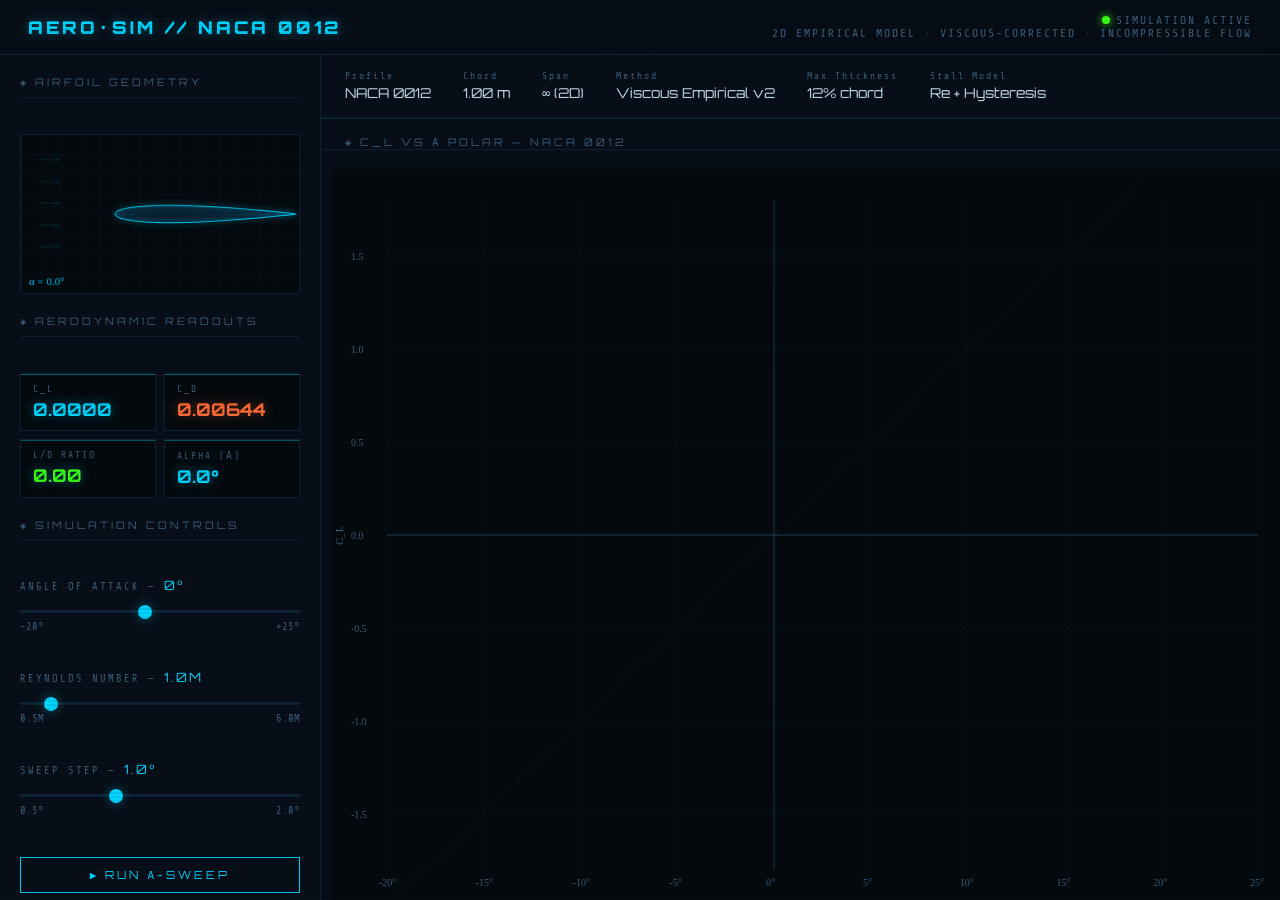
==== index.html @ 279917e8 "chore: Rename cfd.html to index.html" ====
<!DOCTYPE html>
<html lang="en">
<head>
<meta charset="UTF-8">
<meta name="viewport" content="width=device-width, initial-scale=1.0">
<title>NACA 0012 — CFD Analysis</title>
<style>
  @import url('https://fonts.googleapis.com/css2?family=Share+Tech+Mono&family=Orbitron:wght@400;700;900&display=swap');

  :root {
    --bg: #050a0f;
    --panel: #080f18;
    --border: #0d2235;
    --accent: #00d4ff;
    --accent2: #ff6b35;
    --accent3: #39ff14;
    --grid: #0a1a28;
    --text: #c8e4f0;
    --muted: #3a6080;
    --stall: #ff2244;
    --glow: 0 0 12px rgba(0,212,255,0.4);
    --glow2: 0 0 12px rgba(255,107,53,0.4);
  }

  * { margin:0; padding:0; box-sizing:border-box; }

  body {
    background: var(--bg);
    color: var(--text);
    font-family: 'Share Tech Mono', monospace;
    min-height: 100vh;
    overflow-x: hidden;
  }

  /* Scanline overlay */
  body::before {
    content: '';
    position: fixed; inset:0;
    background: repeating-linear-gradient(
      0deg, transparent, transparent 2px,
      rgba(0,0,0,0.08) 2px, rgba(0,0,0,0.08) 4px
    );
    pointer-events: none; z-index: 1000;
  }

  header {
    display: flex; align-items: center; justify-content: space-between;
    padding: 14px 28px;
    border-bottom: 1px solid var(--border);
    background: linear-gradient(90deg, var(--panel), #060d15);
  }

  .logo {
    font-family: 'Orbitron', monospace;
    font-size: 1.1rem; font-weight: 900;
    color: var(--accent);
    text-shadow: var(--glow);
    letter-spacing: 3px;
  }

  .header-right {
    font-size: 0.72rem; color: var(--muted); letter-spacing: 2px;
    text-align: right;
  }

  .status-dot {
    display: inline-block; width:8px; height:8px;
    border-radius: 50%; background: var(--accent3);
    box-shadow: 0 0 8px var(--accent3);
    animation: blink 2s ease-in-out infinite;
    margin-right: 6px;
  }
  @keyframes blink { 0%,100%{opacity:1} 50%{opacity:0.3} }

  main {
    display: grid;
    grid-template-columns: 320px 1fr;
    grid-template-rows: auto 1fr;
    gap: 1px;
    height: calc(100vh - 55px);
    background: var(--border);
  }

  .panel {
    background: var(--panel);
    padding: 20px;
    overflow: auto;
  }

  .panel-title {
    font-family: 'Orbitron', monospace;
    font-size: 0.65rem; letter-spacing: 3px;
    color: var(--muted); text-transform: uppercase;
    border-bottom: 1px solid var(--border);
    padding-bottom: 8px; margin-bottom: 16px;
  }

  /* LEFT PANEL */
  .left-panel {
    grid-row: 1 / 3;
    display: flex; flex-direction: column; gap: 20px;
  }

  /* Airfoil canvas */
  #airfoilCanvas {
    width: 100%; height: 160px;
    background: var(--bg);
    border: 1px solid var(--border);
    display: block;
  }

  /* Readouts */
  .readout-grid {
    display: grid; grid-template-columns: 1fr 1fr;
    gap: 8px;
  }

  .readout {
    background: var(--bg);
    border: 1px solid var(--border);
    padding: 10px 12px;
    position: relative; overflow: hidden;
  }
  .readout::before {
    content: '';
    position: absolute; top:0; left:0; right:0; height:1px;
    background: var(--accent);
    opacity: 0.4;
  }
  .readout-label {
    font-size: 0.6rem; color: var(--muted); letter-spacing: 2px;
    text-transform: uppercase; margin-bottom: 4px;
  }
  .readout-value {
    font-family: 'Orbitron', monospace;
    font-size: 1.1rem; font-weight: 700; color: var(--accent);
    text-shadow: var(--glow);
  }
  .readout-value.orange { color: var(--accent2); text-shadow: var(--glow2); }
  .readout-value.red { color: var(--stall); text-shadow: 0 0 10px rgba(255,34,68,0.5); }
  .readout-value.green { color: var(--accent3); }

  /* Controls */
  .control-group { margin-bottom: 16px; }
  .control-label {
    font-size: 0.65rem; color: var(--muted); letter-spacing: 2px;
    text-transform: uppercase; margin-bottom: 6px; display: block;
  }

  input[type=range] {
    width: 100%; appearance: none;
    height: 3px; background: var(--border);
    outline: none; cursor: pointer;
  }
  input[type=range]::-webkit-slider-thumb {
    appearance: none; width:14px; height:14px;
    border-radius: 50%; background: var(--accent);
    box-shadow: var(--glow); cursor: pointer;
  }
  input[type=range]::-moz-range-thumb {
    width:14px; height:14px;
    border-radius: 50%; background: var(--accent);
    box-shadow: var(--glow); cursor: pointer; border: none;
  }

  .range-display {
    display: flex; justify-content: space-between;
    font-size: 0.65rem; color: var(--muted); margin-top: 4px;
  }
  .range-current {
    font-family: 'Orbitron', monospace; color: var(--accent);
    font-size: 0.8rem;
  }

  .btn {
    width: 100%; padding: 10px;
    background: transparent;
    border: 1px solid var(--accent);
    color: var(--accent);
    font-family: 'Orbitron', monospace;
    font-size: 0.7rem; letter-spacing: 3px;
    cursor: pointer; text-transform: uppercase;
    transition: all 0.2s;
    margin-top: 4px;
  }
  .btn:hover {
    background: rgba(0,212,255,0.1);
    box-shadow: var(--glow);
  }
  .btn.running {
    border-color: var(--accent2);
    color: var(--accent2);
    box-shadow: var(--glow2);
  }
  .btn.reset-btn {
    border-color: var(--muted);
    color: var(--muted);
    font-size: 0.65rem;
    padding: 7px;
    margin-top: 6px;
  }

  /* Stall warning */
  .stall-warning {
    background: rgba(255,34,68,0.08);
    border: 1px solid var(--stall);
    padding: 10px 12px;
    font-size: 0.68rem; color: var(--stall);
    letter-spacing: 1px;
    display: none;
    animation: pulse-warn 1s ease-in-out infinite;
  }
  .stall-warning.visible { display: block; }
  @keyframes pulse-warn {
    0%,100%{opacity:1} 50%{opacity:0.6}
  }

  /* TOP RIGHT — Airfoil meta info */
  .info-panel {
    grid-column: 2;
    padding: 16px 24px;
    border-bottom: 1px solid var(--border);
    display: flex; gap: 32px; align-items: center;
    background: var(--panel);
  }

  .info-item { display: flex; flex-direction: column; gap: 3px; }
  .info-item-label { font-size: 0.6rem; color: var(--muted); letter-spacing: 2px; }
  .info-item-val {
    font-family: 'Orbitron', monospace;
    font-size: 0.85rem; color: var(--text);
  }

  /* CHART AREA */
  #chartCanvas {
    display: block;
    background: var(--bg);
  }

  .chart-wrapper {
    position: relative;
    flex: 1;
    overflow: hidden;
    background: var(--bg);
  }

  .chart-container {
    grid-column: 2; grid-row: 2;
    background: var(--panel);
    display: flex; flex-direction: column;
    overflow: hidden;
  }

  .chart-inner {
    flex:1; position: relative; overflow: hidden;
    padding: 20px 20px 10px 10px;
  }

  /* Table */
  .data-table {
    width: 100%; border-collapse: collapse;
    font-size: 0.68rem;
  }
  .data-table th {
    font-size: 0.6rem; color: var(--muted); letter-spacing: 2px;
    text-align: left; border-bottom: 1px solid var(--border);
    padding: 4px 8px; text-transform: uppercase;
  }
  .data-table td {
    padding: 3px 8px; border-bottom: 1px solid rgba(13,34,53,0.5);
    font-family: 'Share Tech Mono', monospace;
  }
  .data-table tr:hover td { background: rgba(0,212,255,0.04); }
  .stall-row td { color: var(--stall) !important; }
</style>
</head>
<body>

<header>
  <div class="logo">AERO·SIM // NACA 0012</div>
  <div class="header-right">
    <span class="status-dot"></span>SIMULATION ACTIVE<br>
    2D EMPIRICAL MODEL · VISCOUS-CORRECTED · INCOMPRESSIBLE FLOW
  </div>
</header>

<main>
  <!-- LEFT PANEL -->
  <div class="panel left-panel">
    <div class="panel-title">◈ Airfoil Geometry</div>
    <canvas id="airfoilCanvas" width="280" height="160"></canvas>

    <div class="panel-title">◈ Aerodynamic Readouts</div>
    <div class="readout-grid">
      <div class="readout">
        <div class="readout-label">C_L</div>
        <div class="readout-value" id="clVal">0.000</div>
      </div>
      <div class="readout">
        <div class="readout-label">C_D</div>
        <div class="readout-value orange" id="cdVal">0.000</div>
      </div>
      <div class="readout">
        <div class="readout-label">L/D Ratio</div>
        <div class="readout-value green" id="ldVal">0.00</div>
      </div>
      <div class="readout">
        <div class="readout-label">Alpha (α)</div>
        <div class="readout-value" id="aVal">0.0°</div>
      </div>
    </div>

    <div class="panel-title">◈ Simulation Controls</div>

    <div class="control-group">
      <label class="control-label">Angle of Attack — <span class="range-current" id="alphaDisplay">0°</span></label>
      <input type="range" id="alphaSlider" min="-20" max="25" step="0.5" value="0">
      <div class="range-display"><span>-20°</span><span>+25°</span></div>
    </div>

    <div class="control-group">
      <label class="control-label">Reynolds Number — <span class="range-current" id="reDisplay">1.0M</span></label>
      <input type="range" id="reSlider" min="0.5" max="6" step="0.5" value="1">
      <div class="range-display"><span>0.5M</span><span>6.0M</span></div>
    </div>

    <div class="control-group">
      <label class="control-label">Sweep Step — <span class="range-current" id="stepDisplay">1.0°</span></label>
      <input type="range" id="stepSlider" min="0.5" max="2" step="0.5" value="1">
      <div class="range-display"><span>0.5°</span><span>2.0°</span></div>
    </div>

    <button class="btn" id="sweepBtn" onclick="runSweep()">▶  Run α-Sweep</button>
    <button class="btn reset-btn" onclick="resetSim()">↺  Reset</button>

    <div class="stall-warning" id="stallWarning">
      ⚠ STALL DETECTED — Attached flow has separated.<br>
      Max C_L exceeded at α ≈ <span id="stallAngle">15°</span>
    </div>
  </div>

  <!-- TOP-RIGHT INFO -->
  <div class="info-panel">
    <div class="info-item">
      <span class="info-item-label">Profile</span>
      <span class="info-item-val">NACA 0012</span>
    </div>
    <div class="info-item">
      <span class="info-item-label">Chord</span>
      <span class="info-item-val">1.00 m</span>
    </div>
    <div class="info-item">
      <span class="info-item-label">Span</span>
      <span class="info-item-val">∞  (2D)</span>
    </div>
    <div class="info-item">
      <span class="info-item-label">Method</span>
      <span class="info-item-val">Viscous Empirical v2</span>
    </div>
    <div class="info-item">
      <span class="info-item-label">Max Thickness</span>
      <span class="info-item-val">12% chord</span>
    </div>
    <div class="info-item">
      <span class="info-item-label">Stall Model</span>
      <span class="info-item-val" id="stallModelDisplay">Re + Hysteresis</span>
    </div>
  </div>

  <!-- CHART AREA -->
  <div class="chart-container">
    <div class="panel-title" style="padding:16px 24px 0; margin:0; background:var(--panel)">◈ C_L vs α Polar — NACA 0012</div>
    <div class="chart-inner">
      <canvas id="chartCanvas"></canvas>
    </div>
  </div>
</main>

<script>
// ==================== PHYSICS (v2 — corrected 2D model) ====================
// Fixes applied:
//  [1] Induced drag (cdI) removed — infinite span 2D, no tip vortices
//  [2] Lift slope corrected: 2π → ~5.9/rad viscous correction (empirical for NACA 0012)
//  [3] Post-stall CL plateau at ~0.85-1.0 (not sharp exponential drop to 0.05)
//  [4] Stall hysteresis: recovery angle ~2° below onset
//  [5] Laminar/turbulent transition drag: low-Re uses mixed BL, not fully turbulent
//  [6] Pressure drag grows with α pre-stall (boundary layer thickening)
//  [7] Post-stall CD rises aggressively (bluff-body separated flow, ~1.8 max)
//  [8] Mild stall asymmetry for positive vs negative α at low Re

function naca0012Y(x) {
  // Standard NACA 4-digit formula, t=0.12
  return 0.6 * (0.2969*Math.sqrt(x) - 0.1260*x - 0.3516*x*x + 0.2843*x*x*x - 0.1015*x*x*x*x);
}

// [2] Viscous-corrected lift slope: ~5.73/rad at Re=1M, approaching 5.9/rad at high Re
// Accounts for BL displacement thickness reducing effective camber
function liftSlope(Re) {
  // Viscous correction: dCL/dα ≈ 2π * (1 - delta_visc)
  // Empirically: 5.73/rad at Re=0.5M → 5.92/rad at Re=6M
  const reLog = Math.log10(Re / 1e6);        // 0 at 1M
  return (5.73 + 0.12 * Math.min(reLog, 1.4)) * (Math.PI / 180); // per degree
}

// [4] Stall angles with hysteresis band
function stallAngles(Re) {
  // Onset: Re-dependent, mild asymmetry for positive α
  let onset;
  if (Re < 1e6)       onset = 10.0 + 3.0 * (Re / 1e6);
  else if (Re < 3e6)  onset = 13.0 + 1.0 * ((Re - 1e6) / 2e6);
  else                onset = 14.0 + 0.8 * Math.min((Re - 3e6) / 3e6, 1);
  // Recovery is ~2° below onset (hysteresis)
  const recovery = onset - 2.0;
  return { onset, recovery };
}

// Track whether we're in the hysteretic stall region
let _inStallHyst = false;

function computeCL(alpha_deg, Re) {
  const { onset, recovery } = stallAngles(Re);
  const absA = Math.abs(alpha_deg);
  const sign  = Math.sign(alpha_deg) || 1;

  // [4] Hysteresis state machine
  if (absA > onset)        _inStallHyst = true;
  if (absA < recovery)     _inStallHyst = false;

  const slope = liftSlope(Re);   // per degree

  if (!_inStallHyst) {
    // --- PRE-STALL ---
    // [2] Viscous slope (not 2π)
    const clBase = slope * alpha_deg;

    // Leading-edge separation bubble droop starts at ~70% of stall
    const t = absA / onset;
    const droop = t > 0.70 ? 0.06 * ((t - 0.70) / 0.30) ** 1.8 : 0;
    return clBase * (1 - droop);
  } else {
    // --- POST-STALL ---
    // [3] Experimental NACA 0012 post-stall: CL drops then plateaus ~0.85-1.0
    // Shape: sharp initial drop then gradual decay, not exponential to ~0
    const clAtStall = slope * onset * 0.97;   // CL just before stall
    const excess = absA - onset;

    // Phase 1: rapid drop over first ~3° post-stall
    // Phase 2: plateau around 0.85, then slow Newtonian decay at very high α
    let clPost;
    if (excess < 3) {
      clPost = clAtStall - (clAtStall - 0.90) * (excess / 3);
    } else if (excess < 12) {
      // Plateau region (~0.85-0.95 depending on Re)
      const plateau = 0.90 - 0.015 * (excess - 3);
      clPost = Math.max(plateau, 0.60);
    } else {
      // Very high α: flat-plate Newtonian sin²α cos²α behavior
      const a = absA * Math.PI / 180;
      clPost = 2 * Math.sin(a) * Math.cos(a);   // sin(2α)
    }
    return sign * clPost;
  }
}

function computeCD(alpha_deg, Re, cl) {
  const { onset } = stallAngles(Re);
  const absA = Math.abs(alpha_deg);

  // [5] Skin friction — mixed laminar/turbulent BL
  // Transition point xtr moves forward with Re and α
  const xtr = Math.max(0.05, 0.7 - 0.05 * Math.log10(Re / 5e5) - 0.012 * absA);
  const Rext = Re * xtr;
  const cf_lam  = 1.328 / Math.sqrt(Math.max(Rext, 1e4));
  const cf_turb = 0.074 / Math.pow(Re, 0.2);
  const cf = xtr * cf_lam + (1 - xtr) * cf_turb;

  // Wetted area factor for 12% thick airfoil (Raymer form factor)
  const t_c = 0.12;
  const cd_friction = 2 * cf * (1 + 2.0 * t_c + 60 * t_c ** 4);

  // [1] ZERO induced drag — 2D infinite span
  // cdI = 0  (was incorrectly cl²/(π·AR·e) before)

  // [6] Pressure drag (pre-stall BL thickening), grows as α²
  // Empirical: ~0 at α=0, ~0.003 at α=10°
  const cd_pressure = 2.8e-5 * alpha_deg * alpha_deg;

  // [7] Post-stall separated flow drag — aggressive rise
  let cd_stall = 0;
  if (absA > onset) {
    const excess = absA - onset;
    // Bluff-body separated: CD rises steeply, peaks near flat-plate value ~1.98 at 90°
    // Use (1 - cos(2α)) bluff body model blended with excess angle
    const a_rad = absA * Math.PI / 180;
    const cd_bluff = 2.0 * Math.sin(a_rad) ** 2;   // flat plate at angle α
    const blend = Math.min(excess / 15, 1.0);
    cd_stall = blend * (cd_bluff - cd_friction - cd_pressure);
    cd_stall = Math.max(cd_stall, 0);
  }

  return cd_friction + cd_pressure + cd_stall;
}

// ==================== STATE ====================
let sweepData = [];
let currentAlpha = 0;
let sweepRunning = false;
let sweepIntervalId = null;

function getRe() { return parseFloat(document.getElementById('reSlider').value) * 1e6; }
function getStep() { return parseFloat(document.getElementById('stepSlider').value); }

// ==================== AIRFOIL DRAW ====================
function drawAirfoil(alpha_deg) {
  const c = document.getElementById('airfoilCanvas');
  const ctx = c.getContext('2d');
  const W = c.width, H = c.height;
  ctx.clearRect(0,0,W,H);

  // Background grid
  ctx.strokeStyle = '#0a1a28';
  ctx.lineWidth = 0.5;
  for (let x=0; x<W; x+=20) { ctx.beginPath(); ctx.moveTo(x,0); ctx.lineTo(x,H); ctx.stroke(); }
  for (let y=0; y<H; y+=20) { ctx.beginPath(); ctx.moveTo(0,y); ctx.lineTo(W,y); ctx.stroke(); }

  // Center point
  const cx = W/2, cy = H/2;
  const scale = W * 0.65;
  const rad = alpha_deg * Math.PI / 180;

  // Build airfoil points
  const N = 100;
  const upperPts = [], lowerPts = [];
  for (let i=0; i<=N; i++) {
    const x = i/N;
    const y = naca0012Y(x);
    upperPts.push([x - 0.25, y]);
    lowerPts.push([x - 0.25, -y]);
  }

  function rotate([px,py]) {
    return [
      cx + (px*Math.cos(rad) - py*Math.sin(rad)) * scale,
      cy + (px*Math.sin(rad) + py*Math.cos(rad)) * scale * 0.8
    ];
  }

  // Fill
  ctx.beginPath();
  const startPt = rotate(upperPts[0]);
  ctx.moveTo(...startPt);
  for (const pt of upperPts) ctx.lineTo(...rotate(pt));
  for (let i = lowerPts.length-1; i>=0; i--) ctx.lineTo(...rotate(lowerPts[i]));
  ctx.closePath();
  ctx.fillStyle = '#0a1f30';
  ctx.fill();

  // Stroke
  const alphaAbs = Math.abs(alpha_deg);
  const Re = getRe();
  const { onset: stallA } = stallAngles(Re);
  const inStall = alphaAbs > stallA;
  ctx.strokeStyle = inStall ? '#ff2244' : '#00d4ff';
  ctx.lineWidth = inStall ? 1.5 : 1;
  if (inStall) ctx.shadowColor = '#ff2244';
  else ctx.shadowColor = '#00d4ff';
  ctx.shadowBlur = 6;
  ctx.stroke();
  ctx.shadowBlur = 0;

  // Chord line
  const chordStart = rotate([-0.25, 0]);
  const chordEnd = rotate([0.75, 0]);
  ctx.beginPath();
  ctx.moveTo(...chordStart); ctx.lineTo(...chordEnd);
  ctx.strokeStyle = 'rgba(0,212,255,0.25)';
  ctx.lineWidth = 0.5; ctx.setLineDash([4,4]);
  ctx.stroke(); ctx.setLineDash([]);

  // Flow arrows
  for (let i=0; i<5; i++) {
    const y0 = cy - 55 + i*22;
    const x1 = 18, x2 = 38;
    ctx.beginPath();
    ctx.moveTo(x1, y0); ctx.lineTo(x2, y0);
    ctx.moveTo(x2-5, y0-4); ctx.lineTo(x2, y0); ctx.lineTo(x2-5, y0+4);
    ctx.strokeStyle = 'rgba(0,212,255,0.2)';
    ctx.lineWidth = 0.8;
    ctx.stroke();
  }

  // Alpha label
  ctx.font = '11px Share Tech Mono';
  ctx.fillStyle = inStall ? '#ff2244' : '#00d4ff';
  ctx.fillText(`α = ${alpha_deg.toFixed(1)}°`, 8, H-8);
}

// ==================== CHART ====================
function drawChart() {
  const canvas = document.getElementById('chartCanvas');
  const container = canvas.parentElement;
  canvas.width = container.clientWidth - 2;
  canvas.height = container.clientHeight - 2;
  const ctx = canvas.getContext('2d');
  const W = canvas.width, H = canvas.height;

  const PAD = { top:30, right:30, bottom:50, left:56 };
  const cW = W - PAD.left - PAD.right;
  const cH = H - PAD.top - PAD.bottom;

  ctx.clearRect(0,0,W,H);

  // BG
  ctx.fillStyle = '#050a0f';
  ctx.fillRect(0,0,W,H);

  // Grid
  const xMin=-20, xMax=25, yMin=-1.8, yMax=1.8;
  const xScale = v => PAD.left + (v - xMin)/(xMax-xMin) * cW;
  const yScale = v => PAD.top + (yMax-v)/(yMax-yMin) * cH;

  // Grid lines
  ctx.setLineDash([2,6]);
  ctx.lineWidth = 0.6;
  for (let x=-20; x<=25; x+=5) {
    ctx.beginPath(); ctx.moveTo(xScale(x), PAD.top); ctx.lineTo(xScale(x), PAD.top+cH);
    ctx.strokeStyle = '#0a1a28'; ctx.stroke();
  }
  for (let y=-1.5; y<=1.5; y+=0.5) {
    ctx.beginPath(); ctx.moveTo(PAD.left, yScale(y)); ctx.lineTo(PAD.left+cW, yScale(y));
    ctx.strokeStyle = y===0 ? '#0d2235' : '#0a1a28'; ctx.lineWidth = y===0?1:0.6; ctx.stroke();
  }
  ctx.setLineDash([]);

  // Axes
  ctx.strokeStyle = '#1a3a55';
  ctx.lineWidth = 1;
  ctx.beginPath(); ctx.moveTo(PAD.left, yScale(0)); ctx.lineTo(PAD.left+cW, yScale(0)); ctx.stroke();
  ctx.beginPath(); ctx.moveTo(xScale(0), PAD.top); ctx.lineTo(xScale(0), PAD.top+cH); ctx.stroke();

  // Labels
  ctx.fillStyle = '#3a6080'; ctx.font = '10px Share Tech Mono';
  for (let x=-20; x<=25; x+=5) {
    ctx.fillText(x+'°', xScale(x)-8, PAD.top+cH+16);
  }
  for (let y=-1.5; y<=1.5; y+=0.5) {
    ctx.fillText(y.toFixed(1), PAD.left-36, yScale(y)+4);
  }

  ctx.fillStyle = '#3a6080'; ctx.font = '11px Share Tech Mono';
  ctx.fillText('α (deg)', PAD.left + cW/2 - 20, H-8);
  ctx.save();
  ctx.translate(12, PAD.top + cH/2);
  ctx.rotate(-Math.PI/2);
  ctx.fillText('C_L', -10, 0);
  ctx.restore();

  // Theoretical linear reference (viscous-corrected slope, dashed)
  ctx.beginPath(); ctx.setLineDash([4,8]);
  ctx.strokeStyle = 'rgba(0,212,255,0.12)'; ctx.lineWidth=1;
  const refSlope = liftSlope(getRe());
  for (let x=-20; x<=25; x++) {
    const cl = refSlope * x;
    if (x===-20) ctx.moveTo(xScale(x), yScale(cl));
    else ctx.lineTo(xScale(x), yScale(cl));
  }
  ctx.stroke(); ctx.setLineDash([]);

  if (sweepData.length < 2) return;

  // Find stall
  const Re = getRe();
  const { onset: stallA } = stallAngles(Re);
  let stallIdx = sweepData.findIndex(d => d.alpha > stallA);

  // Gradient fill under curve
  if (sweepData.length > 2) {
    const grad = ctx.createLinearGradient(0, PAD.top, 0, PAD.top+cH);
    grad.addColorStop(0, 'rgba(0,212,255,0.12)');
    grad.addColorStop(0.5, 'rgba(0,212,255,0.04)');
    grad.addColorStop(1, 'rgba(0,212,255,0)');
    ctx.beginPath();
    ctx.moveTo(xScale(sweepData[0].alpha), yScale(0));
    for (const d of sweepData) ctx.lineTo(xScale(d.alpha), yScale(d.cl));
    ctx.lineTo(xScale(sweepData[sweepData.length-1].alpha), yScale(0));
    ctx.closePath();
    ctx.fillStyle = grad; ctx.fill();
  }

  // CL curve
  ctx.beginPath(); ctx.lineWidth=2;
  sweepData.forEach((d,i) => {
    const inStall = d.alpha > stallA;
    if (i===0) ctx.moveTo(xScale(d.alpha), yScale(d.cl));
    else {
      ctx.strokeStyle = inStall ? '#ff2244' : '#00d4ff';
      if (!inStall) ctx.shadowColor='#00d4ff'; else ctx.shadowColor='#ff2244';
      ctx.shadowBlur=6;
      ctx.lineTo(xScale(d.alpha), yScale(d.cl));
      ctx.stroke();
      ctx.beginPath(); ctx.moveTo(xScale(d.alpha), yScale(d.cl));
    }
  });
  ctx.shadowBlur=0;

  // Data points
  sweepData.forEach(d => {
    const inStall = d.alpha > stallA;
    ctx.beginPath();
    ctx.arc(xScale(d.alpha), yScale(d.cl), 3, 0, Math.PI*2);
    ctx.fillStyle = inStall ? '#ff2244' : '#00d4ff';
    ctx.fill();
  });

  // Stall point marker
  if (stallIdx > 0 && stallIdx < sweepData.length) {
    const sd = sweepData[stallIdx-1];
    const sx = xScale(sd.alpha), sy = yScale(sd.cl);
    ctx.beginPath(); ctx.arc(sx, sy, 8, 0, Math.PI*2);
    ctx.strokeStyle = '#ff2244'; ctx.lineWidth=1.5;
    ctx.setLineDash([3,3]); ctx.stroke(); ctx.setLineDash([]);

    ctx.fillStyle='#ff2244'; ctx.font='10px Share Tech Mono';
    ctx.fillText(`STALL ≈ ${sd.alpha.toFixed(1)}°`, sx+10, sy-6);
    ctx.fillText(`C_Lmax = ${sd.cl.toFixed(3)}`, sx+10, sy+8);

    // Vertical dotted line
    ctx.beginPath(); ctx.setLineDash([2,6]);
    ctx.moveTo(sx, PAD.top); ctx.lineTo(sx, PAD.top+cH);
    ctx.strokeStyle='rgba(255,34,68,0.25)'; ctx.lineWidth=1;
    ctx.stroke(); ctx.setLineDash([]);
  }

  // Current alpha indicator
  if (currentAlpha >= xMin && currentAlpha <= xMax) {
    const cl = computeCL(currentAlpha, getRe());
    ctx.beginPath();
    ctx.arc(xScale(currentAlpha), yScale(cl), 6, 0, Math.PI*2);
    ctx.fillStyle='#ffffff33'; ctx.fill();
    ctx.strokeStyle='#ffffff'; ctx.lineWidth=1.5; ctx.stroke();
  }
}

// ==================== UPDATE ====================
function updateReadouts(alpha) {
  const Re = getRe();
  const cl = computeCL(alpha, Re);
  const cd = computeCD(alpha, Re, cl);
  const ld = Math.abs(cl/cd);
  const { onset: stallA } = stallAngles(Re);
  const inStall = Math.abs(alpha) > stallA;

  document.getElementById('clVal').textContent = cl.toFixed(4);
  document.getElementById('cdVal').textContent = cd.toFixed(5);
  document.getElementById('ldVal').textContent = isFinite(ld) ? ld.toFixed(2) : '—';
  document.getElementById('aVal').textContent = alpha.toFixed(1)+'°';

  const clEl = document.getElementById('clVal');
  clEl.className = 'readout-value ' + (inStall ? 'red' : '');

  document.getElementById('stallWarning').classList.toggle('visible', inStall);
  document.getElementById('stallAngle').textContent = stallA.toFixed(1)+'°';

  drawAirfoil(alpha);
}

function updateAlpha(val) {
  currentAlpha = parseFloat(val);
  document.getElementById('alphaDisplay').textContent = currentAlpha.toFixed(1)+'°';
  updateReadouts(currentAlpha);
  drawChart();
}

// ==================== SWEEP ====================
function runSweep() {
  if (sweepRunning) {
    clearInterval(sweepIntervalId);
    sweepRunning = false;
    document.getElementById('sweepBtn').textContent = '▶  Run α-Sweep';
    document.getElementById('sweepBtn').classList.remove('running');
    return;
  }

  sweepData = [];
  sweepRunning = true;
  const btn = document.getElementById('sweepBtn');
  btn.textContent = '■  Stop Sweep';
  btn.classList.add('running');

  const step = getStep();
  const Re = getRe();
  let alpha = -20;

  sweepIntervalId = setInterval(() => {
    if (alpha > 25) {
      clearInterval(sweepIntervalId);
      sweepRunning = false;
      btn.textContent = '▶  Re-Run α-Sweep';
      btn.classList.remove('running');
      return;
    }
    const cl = computeCL(alpha, Re);
    const cd = computeCD(alpha, Re, cl);
    sweepData.push({ alpha, cl, cd });
    currentAlpha = alpha;
    document.getElementById('alphaSlider').value = alpha;
    document.getElementById('alphaDisplay').textContent = alpha.toFixed(1)+'°';
    updateReadouts(alpha);
    drawChart();
    alpha = Math.round((alpha + step)*10)/10;
  }, 60);
}

function resetSim() {
  clearInterval(sweepIntervalId);
  sweepRunning = false;
  sweepData = [];
  currentAlpha = 0;
  _inStallHyst = false;
  document.getElementById('alphaSlider').value = 0;
  document.getElementById('alphaDisplay').textContent = '0°';
  document.getElementById('sweepBtn').textContent = '▶  Run α-Sweep';
  document.getElementById('sweepBtn').classList.remove('running');
  updateReadouts(0);
  drawChart();
}

// ==================== EVENTS ====================
document.getElementById('alphaSlider').addEventListener('input', e => updateAlpha(e.target.value));
document.getElementById('reSlider').addEventListener('input', e => {
  document.getElementById('reDisplay').textContent = parseFloat(e.target.value).toFixed(1)+'M';
  _inStallHyst = false; // reset hysteresis when Re changes
  updateReadouts(currentAlpha);
  if (sweepData.length) {
    sweepData = sweepData.map(d => ({
      alpha: d.alpha,
      cl: computeCL(d.alpha, getRe()),
      cd: computeCD(d.alpha, getRe(), computeCL(d.alpha, getRe()))
    }));
    drawChart();
  }
});
document.getElementById('stepSlider').addEventListener('input', e => {
  document.getElementById('stepDisplay').textContent = parseFloat(e.target.value).toFixed(1)+'°';
});

window.addEventListener('resize', drawChart);

// Init
updateReadouts(0);
drawChart();
</script>
</body>
</html>
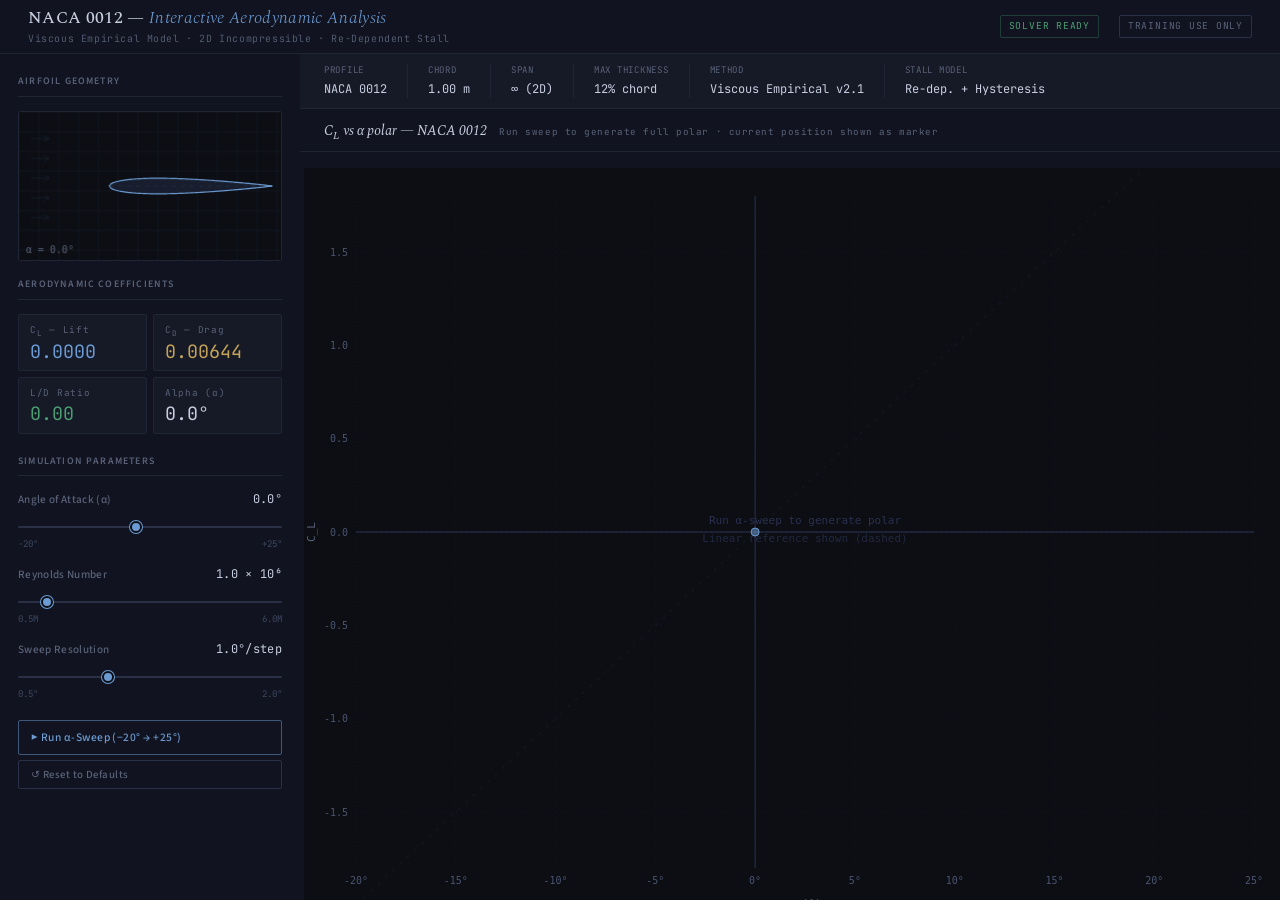
==== commit 88846e8a: "feat: Overhaul user interface design" ====
--- a/index.html
+++ b/index.html
@@ -3,23 +3,27 @@
 <head>
 <meta charset="UTF-8">
 <meta name="viewport" content="width=device-width, initial-scale=1.0">
-<title>NACA 0012 — CFD Analysis</title>
+<title>NACA 0012 — Aerodynamic Analysis</title>
+<link rel="preconnect" href="https://fonts.googleapis.com">
+<link href="https://fonts.googleapis.com/css2?family=Spectral:ital,wght@0,300;0,400;0,500;1,300;1,400&family=JetBrains+Mono:wght@300;400;500&family=Source+Sans+3:wght@300;400;500;600&display=swap" rel="stylesheet">
 <style>
-  @import url('https://fonts.googleapis.com/css2?family=Share+Tech+Mono&family=Orbitron:wght@400;700;900&display=swap');
-
   :root {
-    --bg: #050a0f;
-    --panel: #080f18;
-    --border: #0d2235;
-    --accent: #00d4ff;
-    --accent2: #ff6b35;
-    --accent3: #39ff14;
-    --grid: #0a1a28;
-    --text: #c8e4f0;
-    --muted: #3a6080;
-    --stall: #ff2244;
-    --glow: 0 0 12px rgba(0,212,255,0.4);
-    --glow2: 0 0 12px rgba(255,107,53,0.4);
+    --bg:      #0c0e14;
+    --panel:   #111420;
+    --panel2:  #161926;
+    --border:  #1f2535;
+    --border2: #2a3045;
+    --text:    #c8cedf;
+    --muted:   #5a6278;
+    --muted2:  #3e4760;
+    --accent:  #6b9bd2;
+    --gold:    #c4a35a;
+    --stall:   #b84040;
+    --stall2:  #d45858;
+    --ok:      #4a9e72;
+    --serif:   'Spectral', Georgia, serif;
+    --sans:    'Source Sans 3', system-ui, sans-serif;
+    --mono:    'JetBrains Mono', 'Courier New', monospace;
   }
 
   * { margin:0; padding:0; box-sizing:border-box; }
@@ -27,282 +31,432 @@
   body {
     background: var(--bg);
     color: var(--text);
-    font-family: 'Share Tech Mono', monospace;
+    font-family: var(--sans);
     min-height: 100vh;
     overflow-x: hidden;
-  }
-
-  /* Scanline overlay */
-  body::before {
-    content: '';
-    position: fixed; inset:0;
-    background: repeating-linear-gradient(
-      0deg, transparent, transparent 2px,
-      rgba(0,0,0,0.08) 2px, rgba(0,0,0,0.08) 4px
-    );
-    pointer-events: none; z-index: 1000;
-  }
-
+    font-size: 13px;
+    line-height: 1.5;
+  }
+
+  /* ── HEADER ─────────────────────────────────── */
   header {
-    display: flex; align-items: center; justify-content: space-between;
-    padding: 14px 28px;
+    display: flex;
+    align-items: center;
+    justify-content: space-between;
+    padding: 0 28px;
+    height: 54px;
     border-bottom: 1px solid var(--border);
-    background: linear-gradient(90deg, var(--panel), #060d15);
+    background: var(--panel);
+  }
+
+  .header-left {
+    display: flex;
+    flex-direction: column;
+    gap: 1px;
   }
 
   .logo {
-    font-family: 'Orbitron', monospace;
-    font-size: 1.1rem; font-weight: 900;
+    font-family: var(--serif);
+    font-size: 1.05rem;
+    font-weight: 500;
+    color: var(--text);
+    letter-spacing: 0.02em;
+  }
+
+  .logo em {
+    font-style: italic;
     color: var(--accent);
-    text-shadow: var(--glow);
-    letter-spacing: 3px;
+    font-weight: 300;
+  }
+
+  .logo-sub {
+    font-family: var(--mono);
+    font-size: 0.62rem;
+    color: var(--muted);
+    letter-spacing: 0.06em;
+    font-weight: 300;
   }
 
   .header-right {
-    font-size: 0.72rem; color: var(--muted); letter-spacing: 2px;
-    text-align: right;
-  }
-
-  .status-dot {
-    display: inline-block; width:8px; height:8px;
-    border-radius: 50%; background: var(--accent3);
-    box-shadow: 0 0 8px var(--accent3);
-    animation: blink 2s ease-in-out infinite;
-    margin-right: 6px;
-  }
-  @keyframes blink { 0%,100%{opacity:1} 50%{opacity:0.3} }
-
+    display: flex;
+    align-items: center;
+    gap: 20px;
+  }
+
+  .header-badge {
+    font-family: var(--mono);
+    font-size: 0.6rem;
+    color: var(--muted);
+    letter-spacing: 0.08em;
+    text-transform: uppercase;
+    padding: 3px 8px;
+    border: 1px solid var(--border2);
+    border-radius: 2px;
+  }
+
+  .header-badge.active {
+    color: var(--ok);
+    border-color: rgba(74,158,114,0.3);
+  }
+
+  /* ── LAYOUT ──────────────────────────────────── */
   main {
     display: grid;
-    grid-template-columns: 320px 1fr;
+    grid-template-columns: 300px 1fr;
     grid-template-rows: auto 1fr;
-    gap: 1px;
-    height: calc(100vh - 55px);
+    gap: 0;
+    height: calc(100vh - 54px);
     background: var(--border);
   }
 
   .panel {
     background: var(--panel);
-    padding: 20px;
+    padding: 20px 18px;
     overflow: auto;
   }
 
-  .panel-title {
-    font-family: 'Orbitron', monospace;
-    font-size: 0.65rem; letter-spacing: 3px;
-    color: var(--muted); text-transform: uppercase;
+  .section-title {
+    font-family: var(--sans);
+    font-size: 0.62rem;
+    font-weight: 600;
+    letter-spacing: 0.12em;
+    color: var(--muted);
+    text-transform: uppercase;
     border-bottom: 1px solid var(--border);
-    padding-bottom: 8px; margin-bottom: 16px;
-  }
-
-  /* LEFT PANEL */
+    padding-bottom: 7px;
+    margin-bottom: 14px;
+    margin-top: 20px;
+  }
+
+  .section-title:first-child { margin-top: 0; }
+
+  /* ── LEFT PANEL ──────────────────────────────── */
   .left-panel {
     grid-row: 1 / 3;
-    display: flex; flex-direction: column; gap: 20px;
+    display: flex;
+    flex-direction: column;
+    gap: 0;
   }
 
   /* Airfoil canvas */
   #airfoilCanvas {
-    width: 100%; height: 160px;
+    width: 100%;
+    height: 150px;
+    display: block;
+    border: 1px solid var(--border);
+    border-radius: 2px;
     background: var(--bg);
+  }
+
+  /* ── READOUTS ────────────────────────────────── */
+  .readout-grid {
+    display: grid;
+    grid-template-columns: 1fr 1fr;
+    gap: 6px;
+  }
+
+  .readout {
+    background: var(--panel2);
     border: 1px solid var(--border);
+    padding: 9px 11px 8px;
+    border-radius: 2px;
+  }
+
+  .readout-label {
+    font-family: var(--mono);
+    font-size: 0.58rem;
+    color: var(--muted);
+    letter-spacing: 0.08em;
+    margin-bottom: 3px;
+  }
+
+  .readout-value {
+    font-family: var(--mono);
+    font-size: 1.15rem;
+    font-weight: 400;
+    color: var(--text);
+    line-height: 1.1;
+  }
+
+  .readout-value.cl-active { color: var(--accent); }
+  .readout-value.cl-stall  { color: var(--stall2); }
+  .readout-value.cd-color  { color: var(--gold); }
+  .readout-value.ld-color  { color: var(--ok); }
+
+  /* ── CONTROLS ────────────────────────────────── */
+  .control-group { margin-bottom: 14px; }
+
+  .control-label {
+    font-family: var(--sans);
+    font-size: 0.7rem;
+    font-weight: 500;
+    color: var(--muted);
+    letter-spacing: 0.03em;
+    margin-bottom: 6px;
+    display: flex;
+    justify-content: space-between;
+    align-items: baseline;
+  }
+
+  .control-label .cur-val {
+    font-family: var(--mono);
+    font-size: 0.75rem;
+    font-weight: 400;
+    color: var(--text);
+  }
+
+  input[type=range] {
+    width: 100%;
+    appearance: none;
+    height: 2px;
+    background: var(--border2);
+    outline: none;
+    cursor: pointer;
+    border-radius: 1px;
+  }
+
+  input[type=range]::-webkit-slider-thumb {
+    appearance: none;
+    width: 12px; height: 12px;
+    border-radius: 50%;
+    background: var(--accent);
+    cursor: pointer;
+    border: 2px solid var(--bg);
+    box-shadow: 0 0 0 1px var(--accent);
+  }
+
+  input[type=range]::-moz-range-thumb {
+    width: 12px; height: 12px;
+    border-radius: 50%;
+    background: var(--accent);
+    cursor: pointer;
+    border: 2px solid var(--bg);
+  }
+
+  .range-ends {
+    display: flex;
+    justify-content: space-between;
+    font-family: var(--mono);
+    font-size: 0.57rem;
+    color: var(--muted2);
+    margin-top: 3px;
+  }
+
+  /* ── BUTTONS ─────────────────────────────────── */
+  .btn {
+    width: 100%;
+    padding: 8px 12px;
+    background: transparent;
+    border: 1px solid var(--border2);
+    color: var(--text);
+    font-family: var(--sans);
+    font-size: 0.72rem;
+    font-weight: 500;
+    letter-spacing: 0.04em;
+    cursor: pointer;
+    border-radius: 2px;
+    transition: background 0.15s, border-color 0.15s;
+    margin-top: 5px;
+    text-align: left;
+  }
+
+  .btn:hover {
+    background: var(--panel2);
+    border-color: var(--muted);
+  }
+
+  .btn.run-btn {
+    border-color: rgba(107,155,210,0.5);
+    color: var(--accent);
+  }
+
+  .btn.run-btn:hover {
+    background: rgba(107,155,210,0.06);
+    border-color: var(--accent);
+  }
+
+  .btn.running {
+    border-color: rgba(196,163,90,0.5);
+    color: var(--gold);
+  }
+
+  .btn.running:hover {
+    background: rgba(196,163,90,0.06);
+  }
+
+  .btn.reset-btn {
+    color: var(--muted);
+    font-size: 0.68rem;
+    padding: 6px 12px;
+  }
+
+  /* ── STALL NOTICE ───────────────────────────── */
+  .stall-warning {
+    background: rgba(184,64,64,0.07);
+    border: 1px solid rgba(184,64,64,0.35);
+    border-radius: 2px;
+    padding: 9px 11px;
+    font-family: var(--sans);
+    font-size: 0.68rem;
+    color: var(--stall2);
+    display: none;
+    line-height: 1.5;
+    margin-top: 10px;
+  }
+
+  .stall-warning.visible { display: block; }
+
+  .stall-warning strong {
+    font-weight: 600;
     display: block;
-  }
-
-  /* Readouts */
-  .readout-grid {
-    display: grid; grid-template-columns: 1fr 1fr;
-    gap: 8px;
-  }
-
-  .readout {
-    background: var(--bg);
-    border: 1px solid var(--border);
-    padding: 10px 12px;
-    position: relative; overflow: hidden;
-  }
-  .readout::before {
-    content: '';
-    position: absolute; top:0; left:0; right:0; height:1px;
-    background: var(--accent);
-    opacity: 0.4;
-  }
-  .readout-label {
-    font-size: 0.6rem; color: var(--muted); letter-spacing: 2px;
-    text-transform: uppercase; margin-bottom: 4px;
-  }
-  .readout-value {
-    font-family: 'Orbitron', monospace;
-    font-size: 1.1rem; font-weight: 700; color: var(--accent);
-    text-shadow: var(--glow);
-  }
-  .readout-value.orange { color: var(--accent2); text-shadow: var(--glow2); }
-  .readout-value.red { color: var(--stall); text-shadow: 0 0 10px rgba(255,34,68,0.5); }
-  .readout-value.green { color: var(--accent3); }
-
-  /* Controls */
-  .control-group { margin-bottom: 16px; }
-  .control-label {
-    font-size: 0.65rem; color: var(--muted); letter-spacing: 2px;
-    text-transform: uppercase; margin-bottom: 6px; display: block;
-  }
-
-  input[type=range] {
-    width: 100%; appearance: none;
-    height: 3px; background: var(--border);
-    outline: none; cursor: pointer;
-  }
-  input[type=range]::-webkit-slider-thumb {
-    appearance: none; width:14px; height:14px;
-    border-radius: 50%; background: var(--accent);
-    box-shadow: var(--glow); cursor: pointer;
-  }
-  input[type=range]::-moz-range-thumb {
-    width:14px; height:14px;
-    border-radius: 50%; background: var(--accent);
-    box-shadow: var(--glow); cursor: pointer; border: none;
-  }
-
-  .range-display {
-    display: flex; justify-content: space-between;
-    font-size: 0.65rem; color: var(--muted); margin-top: 4px;
-  }
-  .range-current {
-    font-family: 'Orbitron', monospace; color: var(--accent);
-    font-size: 0.8rem;
-  }
-
-  .btn {
-    width: 100%; padding: 10px;
-    background: transparent;
-    border: 1px solid var(--accent);
-    color: var(--accent);
-    font-family: 'Orbitron', monospace;
-    font-size: 0.7rem; letter-spacing: 3px;
-    cursor: pointer; text-transform: uppercase;
-    transition: all 0.2s;
-    margin-top: 4px;
-  }
-  .btn:hover {
-    background: rgba(0,212,255,0.1);
-    box-shadow: var(--glow);
-  }
-  .btn.running {
-    border-color: var(--accent2);
-    color: var(--accent2);
-    box-shadow: var(--glow2);
-  }
-  .btn.reset-btn {
-    border-color: var(--muted);
-    color: var(--muted);
-    font-size: 0.65rem;
-    padding: 7px;
-    margin-top: 6px;
-  }
-
-  /* Stall warning */
-  .stall-warning {
-    background: rgba(255,34,68,0.08);
-    border: 1px solid var(--stall);
-    padding: 10px 12px;
-    font-size: 0.68rem; color: var(--stall);
-    letter-spacing: 1px;
-    display: none;
-    animation: pulse-warn 1s ease-in-out infinite;
-  }
-  .stall-warning.visible { display: block; }
-  @keyframes pulse-warn {
-    0%,100%{opacity:1} 50%{opacity:0.6}
-  }
-
-  /* TOP RIGHT — Airfoil meta info */
+    margin-bottom: 2px;
+  }
+
+  /* ── META INFO BAR ──────────────────────────── */
   .info-panel {
     grid-column: 2;
-    padding: 16px 24px;
+    padding: 10px 24px;
     border-bottom: 1px solid var(--border);
-    display: flex; gap: 32px; align-items: center;
+    display: flex;
+    gap: 0;
+    align-items: center;
+    background: var(--panel2);
+  }
+
+  .info-item {
+    display: flex;
+    flex-direction: column;
+    gap: 2px;
+    padding: 0 20px;
+    border-right: 1px solid var(--border);
+  }
+
+  .info-item:first-child { padding-left: 0; }
+  .info-item:last-child  { border-right: none; }
+
+  .info-item-label {
+    font-family: var(--mono);
+    font-size: 0.57rem;
+    color: var(--muted);
+    letter-spacing: 0.08em;
+    text-transform: uppercase;
+  }
+
+  .info-item-val {
+    font-family: var(--mono);
+    font-size: 0.75rem;
+    font-weight: 400;
+    color: var(--text);
+  }
+
+  /* ── CHART AREA ─────────────────────────────── */
+  .chart-container {
+    grid-column: 2;
+    grid-row: 2;
     background: var(--panel);
-  }
-
-  .info-item { display: flex; flex-direction: column; gap: 3px; }
-  .info-item-label { font-size: 0.6rem; color: var(--muted); letter-spacing: 2px; }
-  .info-item-val {
-    font-family: 'Orbitron', monospace;
-    font-size: 0.85rem; color: var(--text);
-  }
-
-  /* CHART AREA */
-  #chartCanvas {
-    display: block;
-    background: var(--bg);
-  }
-
-  .chart-wrapper {
+    display: flex;
+    flex-direction: column;
+    overflow: hidden;
+  }
+
+  .chart-header {
+    padding: 12px 24px 8px;
+    border-bottom: 1px solid var(--border);
+    background: var(--panel);
+    display: flex;
+    align-items: baseline;
+    gap: 12px;
+  }
+
+  .chart-title {
+    font-family: var(--serif);
+    font-size: 0.85rem;
+    font-weight: 400;
+    color: var(--text);
+    font-style: italic;
+  }
+
+  .chart-subtitle {
+    font-family: var(--mono);
+    font-size: 0.58rem;
+    color: var(--muted);
+    letter-spacing: 0.06em;
+  }
+
+  .chart-inner {
+    flex: 1;
     position: relative;
-    flex: 1;
     overflow: hidden;
-    background: var(--bg);
-  }
-
-  .chart-container {
-    grid-column: 2; grid-row: 2;
-    background: var(--panel);
-    display: flex; flex-direction: column;
-    overflow: hidden;
-  }
-
-  .chart-inner {
-    flex:1; position: relative; overflow: hidden;
-    padding: 20px 20px 10px 10px;
-  }
-
-  /* Table */
+    padding: 16px 16px 8px 4px;
+  }
+
+  #chartCanvas { display: block; }
+
+  /* ── DATA TABLE ─────────────────────────────── */
   .data-table {
-    width: 100%; border-collapse: collapse;
-    font-size: 0.68rem;
-  }
+    width: 100%;
+    border-collapse: collapse;
+    font-size: 0.67rem;
+  }
+
   .data-table th {
-    font-size: 0.6rem; color: var(--muted); letter-spacing: 2px;
-    text-align: left; border-bottom: 1px solid var(--border);
-    padding: 4px 8px; text-transform: uppercase;
-  }
+    font-family: var(--mono);
+    font-size: 0.56rem;
+    color: var(--muted);
+    letter-spacing: 0.1em;
+    text-align: right;
+    border-bottom: 1px solid var(--border);
+    padding: 4px 10px;
+    text-transform: uppercase;
+    font-weight: 400;
+  }
+
   .data-table td {
-    padding: 3px 8px; border-bottom: 1px solid rgba(13,34,53,0.5);
-    font-family: 'Share Tech Mono', monospace;
-  }
-  .data-table tr:hover td { background: rgba(0,212,255,0.04); }
-  .stall-row td { color: var(--stall) !important; }
+    padding: 3px 10px;
+    border-bottom: 1px solid var(--border);
+    font-family: var(--mono);
+    font-size: 0.67rem;
+    color: var(--text);
+    text-align: right;
+  }
+
+  .data-table tr:hover td { background: rgba(107,155,210,0.04); }
+  .stall-row td { color: var(--stall2) !important; }
 </style>
 </head>
 <body>
 
 <header>
-  <div class="logo">AERO·SIM // NACA 0012</div>
+  <div class="header-left">
+    <div class="logo">NACA 0012 &mdash; <em>Interactive Aerodynamic Analysis</em></div>
+    <div class="logo-sub">Viscous Empirical Model · 2D Incompressible · Re-Dependent Stall</div>
+  </div>
   <div class="header-right">
-    <span class="status-dot"></span>SIMULATION ACTIVE<br>
-    2D EMPIRICAL MODEL · VISCOUS-CORRECTED · INCOMPRESSIBLE FLOW
+    <span class="header-badge active">Solver Ready</span>
+    <span class="header-badge">Training Use Only</span>
   </div>
 </header>
 
 <main>
   <!-- LEFT PANEL -->
   <div class="panel left-panel">
-    <div class="panel-title">◈ Airfoil Geometry</div>
-    <canvas id="airfoilCanvas" width="280" height="160"></canvas>
-
-    <div class="panel-title">◈ Aerodynamic Readouts</div>
+
+    <div class="section-title">Airfoil Geometry</div>
+    <canvas id="airfoilCanvas" width="264" height="150"></canvas>
+
+    <div class="section-title" style="margin-top:16px;">Aerodynamic Coefficients</div>
     <div class="readout-grid">
       <div class="readout">
-        <div class="readout-label">C_L</div>
-        <div class="readout-value" id="clVal">0.000</div>
+        <div class="readout-label">C<sub>L</sub> — Lift</div>
+        <div class="readout-value cl-active" id="clVal">0.0000</div>
       </div>
       <div class="readout">
-        <div class="readout-label">C_D</div>
-        <div class="readout-value orange" id="cdVal">0.000</div>
+        <div class="readout-label">C<sub>D</sub> — Drag</div>
+        <div class="readout-value cd-color" id="cdVal">0.00000</div>
       </div>
       <div class="readout">
         <div class="readout-label">L/D Ratio</div>
-        <div class="readout-value green" id="ldVal">0.00</div>
+        <div class="readout-value ld-color" id="ldVal">—</div>
       </div>
       <div class="readout">
         <div class="readout-label">Alpha (α)</div>
@@ -310,36 +464,46 @@
       </div>
     </div>
 
-    <div class="panel-title">◈ Simulation Controls</div>
+    <div class="stall-warning" id="stallWarning">
+      <strong>Flow Separation Detected</strong>
+      Attached flow predicted to separate above α ≈ <span id="stallAngle">15°</span>. C<sub>L</sub> values are post-stall approximations.
+    </div>
+
+    <div class="section-title">Simulation Parameters</div>
 
     <div class="control-group">
-      <label class="control-label">Angle of Attack — <span class="range-current" id="alphaDisplay">0°</span></label>
+      <label class="control-label">
+        Angle of Attack (α)
+        <span class="cur-val" id="alphaDisplay">0.0°</span>
+      </label>
       <input type="range" id="alphaSlider" min="-20" max="25" step="0.5" value="0">
-      <div class="range-display"><span>-20°</span><span>+25°</span></div>
+      <div class="range-ends"><span>−20°</span><span>+25°</span></div>
     </div>
 
     <div class="control-group">
-      <label class="control-label">Reynolds Number — <span class="range-current" id="reDisplay">1.0M</span></label>
+      <label class="control-label">
+        Reynolds Number
+        <span class="cur-val" id="reDisplay">1.0 × 10⁶</span>
+      </label>
       <input type="range" id="reSlider" min="0.5" max="6" step="0.5" value="1">
-      <div class="range-display"><span>0.5M</span><span>6.0M</span></div>
+      <div class="range-ends"><span>0.5M</span><span>6.0M</span></div>
     </div>
 
     <div class="control-group">
-      <label class="control-label">Sweep Step — <span class="range-current" id="stepDisplay">1.0°</span></label>
+      <label class="control-label">
+        Sweep Resolution
+        <span class="cur-val" id="stepDisplay">1.0°/step</span>
+      </label>
       <input type="range" id="stepSlider" min="0.5" max="2" step="0.5" value="1">
-      <div class="range-display"><span>0.5°</span><span>2.0°</span></div>
-    </div>
-
-    <button class="btn" id="sweepBtn" onclick="runSweep()">▶  Run α-Sweep</button>
-    <button class="btn reset-btn" onclick="resetSim()">↺  Reset</button>
-
-    <div class="stall-warning" id="stallWarning">
-      ⚠ STALL DETECTED — Attached flow has separated.<br>
-      Max C_L exceeded at α ≈ <span id="stallAngle">15°</span>
-    </div>
+      <div class="range-ends"><span>0.5°</span><span>2.0°</span></div>
+    </div>
+
+    <button class="btn run-btn" id="sweepBtn" onclick="runSweep()">▶  Run α-Sweep (−20° → +25°)</button>
+    <button class="btn reset-btn" onclick="resetSim()">↺  Reset to Defaults</button>
+
   </div>
 
-  <!-- TOP-RIGHT INFO -->
+  <!-- META INFO BAR -->
   <div class="info-panel">
     <div class="info-item">
       <span class="info-item-label">Profile</span>
@@ -351,25 +515,28 @@
     </div>
     <div class="info-item">
       <span class="info-item-label">Span</span>
-      <span class="info-item-val">∞  (2D)</span>
-    </div>
-    <div class="info-item">
-      <span class="info-item-label">Method</span>
-      <span class="info-item-val">Viscous Empirical v2</span>
+      <span class="info-item-val">∞ (2D)</span>
     </div>
     <div class="info-item">
       <span class="info-item-label">Max Thickness</span>
       <span class="info-item-val">12% chord</span>
     </div>
     <div class="info-item">
+      <span class="info-item-label">Method</span>
+      <span class="info-item-val">Viscous Empirical v2.1</span>
+    </div>
+    <div class="info-item">
       <span class="info-item-label">Stall Model</span>
-      <span class="info-item-val" id="stallModelDisplay">Re + Hysteresis</span>
+      <span class="info-item-val" id="stallModelDisplay">Re-dep. + Hysteresis</span>
     </div>
   </div>
 
   <!-- CHART AREA -->
   <div class="chart-container">
-    <div class="panel-title" style="padding:16px 24px 0; margin:0; background:var(--panel)">◈ C_L vs α Polar — NACA 0012</div>
+    <div class="chart-header">
+      <span class="chart-title">C<sub>L</sub> vs α polar — NACA 0012</span>
+      <span class="chart-subtitle">Run sweep to generate full polar · current position shown as marker</span>
+    </div>
     <div class="chart-inner">
       <canvas id="chartCanvas"></canvas>
     </div>
@@ -377,44 +544,25 @@
 </main>
 
 <script>
-// ==================== PHYSICS (v2 — corrected 2D model) ====================
-// Fixes applied:
-//  [1] Induced drag (cdI) removed — infinite span 2D, no tip vortices
-//  [2] Lift slope corrected: 2π → ~5.9/rad viscous correction (empirical for NACA 0012)
-//  [3] Post-stall CL plateau at ~0.85-1.0 (not sharp exponential drop to 0.05)
-//  [4] Stall hysteresis: recovery angle ~2° below onset
-//  [5] Laminar/turbulent transition drag: low-Re uses mixed BL, not fully turbulent
-//  [6] Pressure drag grows with α pre-stall (boundary layer thickening)
-//  [7] Post-stall CD rises aggressively (bluff-body separated flow, ~1.8 max)
-//  [8] Mild stall asymmetry for positive vs negative α at low Re
-
+// ==================== PHYSICS (v2.1 — corrected 2D model) ====================
 function naca0012Y(x) {
-  // Standard NACA 4-digit formula, t=0.12
   return 0.6 * (0.2969*Math.sqrt(x) - 0.1260*x - 0.3516*x*x + 0.2843*x*x*x - 0.1015*x*x*x*x);
 }
 
-// [2] Viscous-corrected lift slope: ~5.73/rad at Re=1M, approaching 5.9/rad at high Re
-// Accounts for BL displacement thickness reducing effective camber
 function liftSlope(Re) {
-  // Viscous correction: dCL/dα ≈ 2π * (1 - delta_visc)
-  // Empirically: 5.73/rad at Re=0.5M → 5.92/rad at Re=6M
-  const reLog = Math.log10(Re / 1e6);        // 0 at 1M
-  return (5.73 + 0.12 * Math.min(reLog, 1.4)) * (Math.PI / 180); // per degree
-}
-
-// [4] Stall angles with hysteresis band
+  const reLog = Math.log10(Re / 1e6);
+  return (5.73 + 0.12 * Math.min(reLog, 1.4)) * (Math.PI / 180);
+}
+
 function stallAngles(Re) {
-  // Onset: Re-dependent, mild asymmetry for positive α
   let onset;
-  if (Re < 1e6)       onset = 10.0 + 3.0 * (Re / 1e6);
-  else if (Re < 3e6)  onset = 13.0 + 1.0 * ((Re - 1e6) / 2e6);
-  else                onset = 14.0 + 0.8 * Math.min((Re - 3e6) / 3e6, 1);
-  // Recovery is ~2° below onset (hysteresis)
+  if (Re < 1e6)       onset = 11.0 + 3.5 * (Re / 1e6);
+  else if (Re < 3e6)  onset = 14.5 + 1.0 * ((Re - 1e6) / 2e6);
+  else                onset = 15.5 + 1.0 * Math.min((Re - 3e6) / 3e6, 1.0);
   const recovery = onset - 2.0;
   return { onset, recovery };
 }
 
-// Track whether we're in the hysteretic stall region
 let _inStallHyst = false;
 
 function computeCL(alpha_deg, Re) {
@@ -422,41 +570,28 @@
   const absA = Math.abs(alpha_deg);
   const sign  = Math.sign(alpha_deg) || 1;
 
-  // [4] Hysteresis state machine
-  if (absA > onset)        _inStallHyst = true;
-  if (absA < recovery)     _inStallHyst = false;
-
-  const slope = liftSlope(Re);   // per degree
+  if (absA > onset)    _inStallHyst = true;
+  if (absA < recovery) _inStallHyst = false;
+
+  const slope = liftSlope(Re);
 
   if (!_inStallHyst) {
-    // --- PRE-STALL ---
-    // [2] Viscous slope (not 2π)
     const clBase = slope * alpha_deg;
-
-    // Leading-edge separation bubble droop starts at ~70% of stall
     const t = absA / onset;
-    const droop = t > 0.70 ? 0.06 * ((t - 0.70) / 0.30) ** 1.8 : 0;
+    const droop = t > 0.75 ? 0.030 * ((t - 0.75) / 0.25) ** 1.8 : 0;
     return clBase * (1 - droop);
   } else {
-    // --- POST-STALL ---
-    // [3] Experimental NACA 0012 post-stall: CL drops then plateaus ~0.85-1.0
-    // Shape: sharp initial drop then gradual decay, not exponential to ~0
-    const clAtStall = slope * onset * 0.97;   // CL just before stall
-    const excess = absA - onset;
-
-    // Phase 1: rapid drop over first ~3° post-stall
-    // Phase 2: plateau around 0.85, then slow Newtonian decay at very high α
+    const clAtStall = slope * onset * 0.97;
+    const plateau   = clAtStall * 0.68;
+    const excess    = absA - onset;
     let clPost;
     if (excess < 3) {
-      clPost = clAtStall - (clAtStall - 0.90) * (excess / 3);
+      clPost = clAtStall - (clAtStall - plateau) * (excess / 3);
     } else if (excess < 12) {
-      // Plateau region (~0.85-0.95 depending on Re)
-      const plateau = 0.90 - 0.015 * (excess - 3);
-      clPost = Math.max(plateau, 0.60);
+      clPost = Math.max(plateau - 0.015 * (excess - 3), 0.55);
     } else {
-      // Very high α: flat-plate Newtonian sin²α cos²α behavior
       const a = absA * Math.PI / 180;
-      clPost = 2 * Math.sin(a) * Math.cos(a);   // sin(2α)
+      clPost = 2 * Math.sin(a) * Math.cos(a);
     }
     return sign * clPost;
   }
@@ -466,34 +601,23 @@
   const { onset } = stallAngles(Re);
   const absA = Math.abs(alpha_deg);
 
-  // [5] Skin friction — mixed laminar/turbulent BL
-  // Transition point xtr moves forward with Re and α
   const xtr = Math.max(0.05, 0.7 - 0.05 * Math.log10(Re / 5e5) - 0.012 * absA);
   const Rext = Re * xtr;
   const cf_lam  = 1.328 / Math.sqrt(Math.max(Rext, 1e4));
   const cf_turb = 0.074 / Math.pow(Re, 0.2);
   const cf = xtr * cf_lam + (1 - xtr) * cf_turb;
 
-  // Wetted area factor for 12% thick airfoil (Raymer form factor)
   const t_c = 0.12;
   const cd_friction = 2 * cf * (1 + 2.0 * t_c + 60 * t_c ** 4);
 
-  // [1] ZERO induced drag — 2D infinite span
-  // cdI = 0  (was incorrectly cl²/(π·AR·e) before)
-
-  // [6] Pressure drag (pre-stall BL thickening), grows as α²
-  // Empirical: ~0 at α=0, ~0.003 at α=10°
-  const cd_pressure = 2.8e-5 * alpha_deg * alpha_deg;
-
-  // [7] Post-stall separated flow drag — aggressive rise
+  const cd_pressure = 4.5e-5 * alpha_deg * alpha_deg * (1 + 0.008 * absA);
+
   let cd_stall = 0;
   if (absA > onset) {
-    const excess = absA - onset;
-    // Bluff-body separated: CD rises steeply, peaks near flat-plate value ~1.98 at 90°
-    // Use (1 - cos(2α)) bluff body model blended with excess angle
-    const a_rad = absA * Math.PI / 180;
-    const cd_bluff = 2.0 * Math.sin(a_rad) ** 2;   // flat plate at angle α
-    const blend = Math.min(excess / 15, 1.0);
+    const excess  = absA - onset;
+    const a_rad   = absA * Math.PI / 180;
+    const cd_bluff = 2.0 * Math.sin(a_rad) ** 2;
+    const blend    = Math.min(excess / 15, 1.0);
     cd_stall = blend * (cd_bluff - cd_friction - cd_pressure);
     cd_stall = Math.max(cd_stall, 0);
   }
@@ -517,18 +641,24 @@
   const W = c.width, H = c.height;
   ctx.clearRect(0,0,W,H);
 
-  // Background grid
-  ctx.strokeStyle = '#0a1a28';
+  // Background
+  ctx.fillStyle = '#0c0e14';
+  ctx.fillRect(0,0,W,H);
+
+  // Subtle grid
+  ctx.strokeStyle = 'rgba(31,37,53,0.8)';
   ctx.lineWidth = 0.5;
-  for (let x=0; x<W; x+=20) { ctx.beginPath(); ctx.moveTo(x,0); ctx.lineTo(x,H); ctx.stroke(); }
-  for (let y=0; y<H; y+=20) { ctx.beginPath(); ctx.moveTo(0,y); ctx.lineTo(W,y); ctx.stroke(); }
-
-  // Center point
+  for (let x=0; x<W; x+=20) {
+    ctx.beginPath(); ctx.moveTo(x,0); ctx.lineTo(x,H); ctx.stroke();
+  }
+  for (let y=0; y<H; y+=20) {
+    ctx.beginPath(); ctx.moveTo(0,y); ctx.lineTo(W,y); ctx.stroke();
+  }
+
   const cx = W/2, cy = H/2;
-  const scale = W * 0.65;
+  const scale = W * 0.62;
   const rad = alpha_deg * Math.PI / 180;
 
-  // Build airfoil points
   const N = 100;
   const upperPts = [], lowerPts = [];
   for (let i=0; i<=N; i++) {
@@ -547,138 +677,157 @@
 
   // Fill
   ctx.beginPath();
-  const startPt = rotate(upperPts[0]);
-  ctx.moveTo(...startPt);
+  ctx.moveTo(...rotate(upperPts[0]));
   for (const pt of upperPts) ctx.lineTo(...rotate(pt));
   for (let i = lowerPts.length-1; i>=0; i--) ctx.lineTo(...rotate(lowerPts[i]));
   ctx.closePath();
-  ctx.fillStyle = '#0a1f30';
+  ctx.fillStyle = '#181e2e';
   ctx.fill();
 
   // Stroke
-  const alphaAbs = Math.abs(alpha_deg);
+  const absA = Math.abs(alpha_deg);
   const Re = getRe();
   const { onset: stallA } = stallAngles(Re);
-  const inStall = alphaAbs > stallA;
-  ctx.strokeStyle = inStall ? '#ff2244' : '#00d4ff';
-  ctx.lineWidth = inStall ? 1.5 : 1;
-  if (inStall) ctx.shadowColor = '#ff2244';
-  else ctx.shadowColor = '#00d4ff';
-  ctx.shadowBlur = 6;
+  const inStall = absA > stallA;
+  ctx.strokeStyle = inStall ? '#b84040' : '#6b9bd2';
+  ctx.lineWidth = 1.2;
   ctx.stroke();
-  ctx.shadowBlur = 0;
 
   // Chord line
-  const chordStart = rotate([-0.25, 0]);
-  const chordEnd = rotate([0.75, 0]);
   ctx.beginPath();
-  ctx.moveTo(...chordStart); ctx.lineTo(...chordEnd);
-  ctx.strokeStyle = 'rgba(0,212,255,0.25)';
-  ctx.lineWidth = 0.5; ctx.setLineDash([4,4]);
-  ctx.stroke(); ctx.setLineDash([]);
-
-  // Flow arrows
+  ctx.moveTo(...rotate([-0.25, 0]));
+  ctx.lineTo(...rotate([0.75, 0]));
+  ctx.strokeStyle = 'rgba(107,155,210,0.18)';
+  ctx.lineWidth = 0.5;
+  ctx.setLineDash([4,5]);
+  ctx.stroke();
+  ctx.setLineDash([]);
+
+  // Freestream arrows
   for (let i=0; i<5; i++) {
-    const y0 = cy - 55 + i*22;
-    const x1 = 18, x2 = 38;
+    const y0 = cy - 48 + i*20;
     ctx.beginPath();
-    ctx.moveTo(x1, y0); ctx.lineTo(x2, y0);
-    ctx.moveTo(x2-5, y0-4); ctx.lineTo(x2, y0); ctx.lineTo(x2-5, y0+4);
-    ctx.strokeStyle = 'rgba(0,212,255,0.2)';
-    ctx.lineWidth = 0.8;
+    ctx.moveTo(12, y0); ctx.lineTo(30, y0);
+    ctx.moveTo(25, y0-3); ctx.lineTo(30, y0); ctx.lineTo(25, y0+3);
+    ctx.strokeStyle = 'rgba(107,155,210,0.14)';
+    ctx.lineWidth = 0.7;
     ctx.stroke();
   }
 
   // Alpha label
-  ctx.font = '11px Share Tech Mono';
-  ctx.fillStyle = inStall ? '#ff2244' : '#00d4ff';
-  ctx.fillText(`α = ${alpha_deg.toFixed(1)}°`, 8, H-8);
+  ctx.font = '500 10px "JetBrains Mono", monospace';
+  ctx.fillStyle = inStall ? '#b84040' : '#5a6278';
+  ctx.fillText('α = ' + alpha_deg.toFixed(1) + '°', 7, H - 7);
 }
 
 // ==================== CHART ====================
 function drawChart() {
   const canvas = document.getElementById('chartCanvas');
   const container = canvas.parentElement;
-  canvas.width = container.clientWidth - 2;
+  canvas.width  = container.clientWidth  - 2;
   canvas.height = container.clientHeight - 2;
   const ctx = canvas.getContext('2d');
   const W = canvas.width, H = canvas.height;
 
-  const PAD = { top:30, right:30, bottom:50, left:56 };
+  const PAD = { top:28, right:28, bottom:46, left:52 };
   const cW = W - PAD.left - PAD.right;
-  const cH = H - PAD.top - PAD.bottom;
+  const cH = H - PAD.top  - PAD.bottom;
 
   ctx.clearRect(0,0,W,H);
-
-  // BG
-  ctx.fillStyle = '#050a0f';
+  ctx.fillStyle = '#0c0e14';
   ctx.fillRect(0,0,W,H);
 
-  // Grid
   const xMin=-20, xMax=25, yMin=-1.8, yMax=1.8;
   const xScale = v => PAD.left + (v - xMin)/(xMax-xMin) * cW;
-  const yScale = v => PAD.top + (yMax-v)/(yMax-yMin) * cH;
-
-  // Grid lines
-  ctx.setLineDash([2,6]);
-  ctx.lineWidth = 0.6;
+  const yScale = v => PAD.top  + (yMax-v)/(yMax-yMin) * cH;
+
+  // Minor grid
+  ctx.setLineDash([1,4]);
+  ctx.lineWidth = 0.5;
   for (let x=-20; x<=25; x+=5) {
     ctx.beginPath(); ctx.moveTo(xScale(x), PAD.top); ctx.lineTo(xScale(x), PAD.top+cH);
-    ctx.strokeStyle = '#0a1a28'; ctx.stroke();
+    ctx.strokeStyle = '#1a1f2e'; ctx.stroke();
   }
   for (let y=-1.5; y<=1.5; y+=0.5) {
     ctx.beginPath(); ctx.moveTo(PAD.left, yScale(y)); ctx.lineTo(PAD.left+cW, yScale(y));
-    ctx.strokeStyle = y===0 ? '#0d2235' : '#0a1a28'; ctx.lineWidth = y===0?1:0.6; ctx.stroke();
+    ctx.strokeStyle = y===0 ? '#252d40' : '#1a1f2e';
+    ctx.lineWidth = y===0 ? 0.8 : 0.5;
+    ctx.stroke();
   }
   ctx.setLineDash([]);
 
   // Axes
-  ctx.strokeStyle = '#1a3a55';
+  ctx.strokeStyle = '#2a3250';
   ctx.lineWidth = 1;
   ctx.beginPath(); ctx.moveTo(PAD.left, yScale(0)); ctx.lineTo(PAD.left+cW, yScale(0)); ctx.stroke();
-  ctx.beginPath(); ctx.moveTo(xScale(0), PAD.top); ctx.lineTo(xScale(0), PAD.top+cH); ctx.stroke();
-
-  // Labels
-  ctx.fillStyle = '#3a6080'; ctx.font = '10px Share Tech Mono';
+  ctx.beginPath(); ctx.moveTo(xScale(0), PAD.top);  ctx.lineTo(xScale(0), PAD.top+cH);  ctx.stroke();
+
+  // Tick labels
+  ctx.fillStyle = '#4a5470';
+  ctx.font = '300 10px "JetBrains Mono", monospace';
+  ctx.textAlign = 'center';
   for (let x=-20; x<=25; x+=5) {
-    ctx.fillText(x+'°', xScale(x)-8, PAD.top+cH+16);
-  }
+    ctx.fillText(x + '°', xScale(x), PAD.top+cH+16);
+  }
+  ctx.textAlign = 'right';
   for (let y=-1.5; y<=1.5; y+=0.5) {
-    ctx.fillText(y.toFixed(1), PAD.left-36, yScale(y)+4);
-  }
-
-  ctx.fillStyle = '#3a6080'; ctx.font = '11px Share Tech Mono';
-  ctx.fillText('α (deg)', PAD.left + cW/2 - 20, H-8);
+    ctx.fillText(y.toFixed(1), PAD.left-8, yScale(y)+3.5);
+  }
+
+  // Axis labels
+  ctx.fillStyle = '#5a6278';
+  ctx.font = '400 11px "JetBrains Mono", monospace';
+  ctx.textAlign = 'center';
+  ctx.fillText('α (°)', PAD.left + cW/2, H - 7);
   ctx.save();
-  ctx.translate(12, PAD.top + cH/2);
+  ctx.translate(11, PAD.top + cH/2);
   ctx.rotate(-Math.PI/2);
-  ctx.fillText('C_L', -10, 0);
+  ctx.fillText('C_L', 0, 0);
   ctx.restore();
 
-  // Theoretical linear reference (viscous-corrected slope, dashed)
-  ctx.beginPath(); ctx.setLineDash([4,8]);
-  ctx.strokeStyle = 'rgba(0,212,255,0.12)'; ctx.lineWidth=1;
+  // Theoretical linear slope (dashed reference)
+  ctx.beginPath();
+  ctx.setLineDash([3,7]);
+  ctx.strokeStyle = 'rgba(107,155,210,0.10)';
+  ctx.lineWidth = 1;
   const refSlope = liftSlope(getRe());
   for (let x=-20; x<=25; x++) {
     const cl = refSlope * x;
     if (x===-20) ctx.moveTo(xScale(x), yScale(cl));
     else ctx.lineTo(xScale(x), yScale(cl));
   }
-  ctx.stroke(); ctx.setLineDash([]);
-
-  if (sweepData.length < 2) return;
-
-  // Find stall
+  ctx.stroke();
+  ctx.setLineDash([]);
+
+  if (sweepData.length < 2) {
+    // No sweep yet — draw placeholder text
+    ctx.fillStyle = '#2a3050';
+    ctx.font = '300 11px "JetBrains Mono", monospace';
+    ctx.textAlign = 'center';
+    ctx.fillText('Run α-sweep to generate polar', PAD.left + cW/2, PAD.top + cH/2 - 8);
+    ctx.fillStyle = '#222840';
+    ctx.fillText('Linear reference shown (dashed)', PAD.left + cW/2, PAD.top + cH/2 + 10);
+    // Current point only
+    if (currentAlpha >= xMin && currentAlpha <= xMax) {
+      const cl = computeCL(currentAlpha, getRe());
+      const px = xScale(currentAlpha), py = yScale(cl);
+      ctx.beginPath(); ctx.arc(px, py, 4, 0, Math.PI*2);
+      ctx.fillStyle = 'rgba(107,155,210,0.5)'; ctx.fill();
+      ctx.strokeStyle = '#6b9bd2'; ctx.lineWidth = 1; ctx.stroke();
+    }
+    return;
+  }
+
   const Re = getRe();
   const { onset: stallA } = stallAngles(Re);
   let stallIdx = sweepData.findIndex(d => d.alpha > stallA);
 
-  // Gradient fill under curve
+  // Subtle fill below curve
   if (sweepData.length > 2) {
     const grad = ctx.createLinearGradient(0, PAD.top, 0, PAD.top+cH);
-    grad.addColorStop(0, 'rgba(0,212,255,0.12)');
-    grad.addColorStop(0.5, 'rgba(0,212,255,0.04)');
-    grad.addColorStop(1, 'rgba(0,212,255,0)');
+    grad.addColorStop(0,   'rgba(107,155,210,0.07)');
+    grad.addColorStop(0.5, 'rgba(107,155,210,0.03)');
+    grad.addColorStop(1,   'rgba(107,155,210,0)');
     ctx.beginPath();
     ctx.moveTo(xScale(sweepData[0].alpha), yScale(0));
     for (const d of sweepData) ctx.lineTo(xScale(d.alpha), yScale(d.cl));
@@ -687,57 +836,60 @@
     ctx.fillStyle = grad; ctx.fill();
   }
 
-  // CL curve
-  ctx.beginPath(); ctx.lineWidth=2;
-  sweepData.forEach((d,i) => {
-    const inStall = d.alpha > stallA;
-    if (i===0) ctx.moveTo(xScale(d.alpha), yScale(d.cl));
-    else {
-      ctx.strokeStyle = inStall ? '#ff2244' : '#00d4ff';
-      if (!inStall) ctx.shadowColor='#00d4ff'; else ctx.shadowColor='#ff2244';
-      ctx.shadowBlur=6;
-      ctx.lineTo(xScale(d.alpha), yScale(d.cl));
-      ctx.stroke();
-      ctx.beginPath(); ctx.moveTo(xScale(d.alpha), yScale(d.cl));
-    }
-  });
-  ctx.shadowBlur=0;
-
-  // Data points
-  sweepData.forEach(d => {
+  // C_L curve — draw segment by segment with color change at stall
+  ctx.lineWidth = 1.5;
+  sweepData.forEach((d, i) => {
+    if (i === 0) return;
     const inStall = d.alpha > stallA;
     ctx.beginPath();
-    ctx.arc(xScale(d.alpha), yScale(d.cl), 3, 0, Math.PI*2);
-    ctx.fillStyle = inStall ? '#ff2244' : '#00d4ff';
+    ctx.moveTo(xScale(sweepData[i-1].alpha), yScale(sweepData[i-1].cl));
+    ctx.lineTo(xScale(d.alpha), yScale(d.cl));
+    ctx.strokeStyle = inStall ? '#a03838' : '#5b85c0';
+    ctx.stroke();
+  });
+
+  // Data points (small, sparse)
+  sweepData.forEach((d, i) => {
+    if (i % 2 !== 0) return;
+    const inStall = d.alpha > stallA;
+    ctx.beginPath();
+    ctx.arc(xScale(d.alpha), yScale(d.cl), 2, 0, Math.PI*2);
+    ctx.fillStyle = inStall ? '#904040' : '#5b8dd9';
     ctx.fill();
   });
 
-  // Stall point marker
+  // Stall onset marker
   if (stallIdx > 0 && stallIdx < sweepData.length) {
     const sd = sweepData[stallIdx-1];
     const sx = xScale(sd.alpha), sy = yScale(sd.cl);
-    ctx.beginPath(); ctx.arc(sx, sy, 8, 0, Math.PI*2);
-    ctx.strokeStyle = '#ff2244'; ctx.lineWidth=1.5;
-    ctx.setLineDash([3,3]); ctx.stroke(); ctx.setLineDash([]);
-
-    ctx.fillStyle='#ff2244'; ctx.font='10px Share Tech Mono';
-    ctx.fillText(`STALL ≈ ${sd.alpha.toFixed(1)}°`, sx+10, sy-6);
-    ctx.fillText(`C_Lmax = ${sd.cl.toFixed(3)}`, sx+10, sy+8);
-
-    // Vertical dotted line
-    ctx.beginPath(); ctx.setLineDash([2,6]);
+
+    // Vertical line at stall
+    ctx.beginPath();
+    ctx.setLineDash([2,5]);
     ctx.moveTo(sx, PAD.top); ctx.lineTo(sx, PAD.top+cH);
-    ctx.strokeStyle='rgba(255,34,68,0.25)'; ctx.lineWidth=1;
+    ctx.strokeStyle = 'rgba(184,64,64,0.2)'; ctx.lineWidth = 1;
     ctx.stroke(); ctx.setLineDash([]);
+
+    // Marker circle
+    ctx.beginPath(); ctx.arc(sx, sy, 5, 0, Math.PI*2);
+    ctx.strokeStyle = 'rgba(184,64,64,0.7)'; ctx.lineWidth = 1; ctx.stroke();
+
+    // Annotation
+    ctx.fillStyle = '#804040';
+    ctx.font = '300 9.5px "JetBrains Mono", monospace';
+    ctx.textAlign = 'left';
+    const labelX = sx + 9, labelY = sy - 10;
+    ctx.fillText('Stall onset  α ≈ ' + sd.alpha.toFixed(1) + '°', labelX, labelY);
+    ctx.fillText('C_L,max = ' + sd.cl.toFixed(3), labelX, labelY + 12);
   }
 
   // Current alpha indicator
   if (currentAlpha >= xMin && currentAlpha <= xMax) {
     const cl = computeCL(currentAlpha, getRe());
-    ctx.beginPath();
-    ctx.arc(xScale(currentAlpha), yScale(cl), 6, 0, Math.PI*2);
-    ctx.fillStyle='#ffffff33'; ctx.fill();
-    ctx.strokeStyle='#ffffff'; ctx.lineWidth=1.5; ctx.stroke();
+    const px = xScale(currentAlpha), py = yScale(cl);
+    ctx.beginPath(); ctx.arc(px, py, 5, 0, Math.PI*2);
+    ctx.fillStyle = 'rgba(107,155,210,0.15)'; ctx.fill();
+    ctx.strokeStyle = '#8db4e0'; ctx.lineWidth = 1.5; ctx.stroke();
   }
 }
 
@@ -753,22 +905,27 @@
   document.getElementById('clVal').textContent = cl.toFixed(4);
   document.getElementById('cdVal').textContent = cd.toFixed(5);
   document.getElementById('ldVal').textContent = isFinite(ld) ? ld.toFixed(2) : '—';
-  document.getElementById('aVal').textContent = alpha.toFixed(1)+'°';
+  document.getElementById('aVal').textContent  = alpha.toFixed(1) + '°';
 
   const clEl = document.getElementById('clVal');
-  clEl.className = 'readout-value ' + (inStall ? 'red' : '');
+  clEl.className = 'readout-value ' + (inStall ? 'cl-stall' : 'cl-active');
 
   document.getElementById('stallWarning').classList.toggle('visible', inStall);
-  document.getElementById('stallAngle').textContent = stallA.toFixed(1)+'°';
+  document.getElementById('stallAngle').textContent = stallA.toFixed(1) + '°';
 
   drawAirfoil(alpha);
 }
 
 function updateAlpha(val) {
   currentAlpha = parseFloat(val);
-  document.getElementById('alphaDisplay').textContent = currentAlpha.toFixed(1)+'°';
+  document.getElementById('alphaDisplay').textContent = currentAlpha.toFixed(1) + '°';
   updateReadouts(currentAlpha);
   drawChart();
+}
+
+function formatRe(val) {
+  const v = parseFloat(val);
+  return v.toFixed(1) + ' × 10\u2076';
 }
 
 // ==================== SWEEP ====================
@@ -776,8 +933,9 @@
   if (sweepRunning) {
     clearInterval(sweepIntervalId);
     sweepRunning = false;
-    document.getElementById('sweepBtn').textContent = '▶  Run α-Sweep';
+    document.getElementById('sweepBtn').textContent = '▶  Run α-Sweep (−20° → +25°)';
     document.getElementById('sweepBtn').classList.remove('running');
+    document.getElementById('sweepBtn').classList.add('run-btn');
     return;
   }
 
@@ -785,6 +943,7 @@
   sweepRunning = true;
   const btn = document.getElementById('sweepBtn');
   btn.textContent = '■  Stop Sweep';
+  btn.classList.remove('run-btn');
   btn.classList.add('running');
 
   const step = getStep();
@@ -795,8 +954,9 @@
     if (alpha > 25) {
       clearInterval(sweepIntervalId);
       sweepRunning = false;
-      btn.textContent = '▶  Re-Run α-Sweep';
+      btn.textContent = '▶  Re-Run α-Sweep (−20° → +25°)';
       btn.classList.remove('running');
+      btn.classList.add('run-btn');
       return;
     }
     const cl = computeCL(alpha, Re);
@@ -804,7 +964,7 @@
     sweepData.push({ alpha, cl, cd });
     currentAlpha = alpha;
     document.getElementById('alphaSlider').value = alpha;
-    document.getElementById('alphaDisplay').textContent = alpha.toFixed(1)+'°';
+    document.getElementById('alphaDisplay').textContent = alpha.toFixed(1) + '°';
     updateReadouts(alpha);
     drawChart();
     alpha = Math.round((alpha + step)*10)/10;
@@ -818,30 +978,38 @@
   currentAlpha = 0;
   _inStallHyst = false;
   document.getElementById('alphaSlider').value = 0;
-  document.getElementById('alphaDisplay').textContent = '0°';
-  document.getElementById('sweepBtn').textContent = '▶  Run α-Sweep';
-  document.getElementById('sweepBtn').classList.remove('running');
+  document.getElementById('alphaDisplay').textContent = '0.0°';
+  const btn = document.getElementById('sweepBtn');
+  btn.textContent = '▶  Run α-Sweep (−20° → +25°)';
+  btn.classList.remove('running');
+  btn.classList.add('run-btn');
   updateReadouts(0);
   drawChart();
 }
 
 // ==================== EVENTS ====================
 document.getElementById('alphaSlider').addEventListener('input', e => updateAlpha(e.target.value));
+
 document.getElementById('reSlider').addEventListener('input', e => {
-  document.getElementById('reDisplay').textContent = parseFloat(e.target.value).toFixed(1)+'M';
-  _inStallHyst = false; // reset hysteresis when Re changes
+  document.getElementById('reDisplay').textContent = formatRe(e.target.value);
+  _inStallHyst = false;
   updateReadouts(currentAlpha);
   if (sweepData.length) {
+    _inStallHyst = false;
     sweepData = sweepData.map(d => ({
       alpha: d.alpha,
-      cl: computeCL(d.alpha, getRe()),
-      cd: computeCD(d.alpha, getRe(), computeCL(d.alpha, getRe()))
+      cl:    computeCL(d.alpha, getRe()),
+      cd:    computeCD(d.alpha, getRe(), computeCL(d.alpha, getRe()))
     }));
+    const { onset, recovery } = stallAngles(getRe());
+    if (Math.abs(currentAlpha) > onset)         _inStallHyst = true;
+    else if (Math.abs(currentAlpha) < recovery) _inStallHyst = false;
     drawChart();
   }
 });
+
 document.getElementById('stepSlider').addEventListener('input', e => {
-  document.getElementById('stepDisplay').textContent = parseFloat(e.target.value).toFixed(1)+'°';
+  document.getElementById('stepDisplay').textContent = parseFloat(e.target.value).toFixed(1) + '°/step';
 });
 
 window.addEventListener('resize', drawChart);
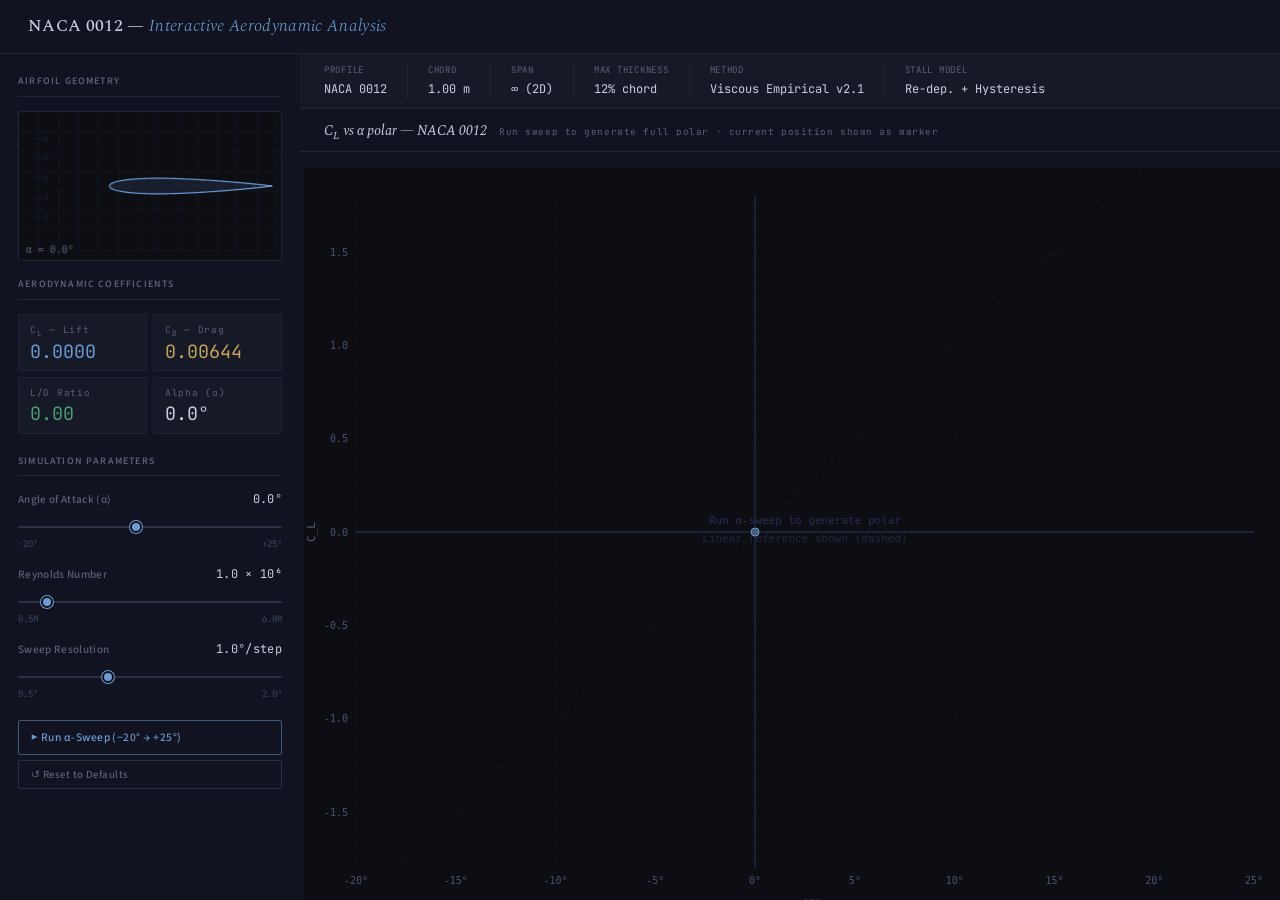
==== commit 9913a75e: "chore: Remove unsc elements" ====
--- a/index.html
+++ b/index.html
@@ -3,7 +3,7 @@
 <head>
 <meta charset="UTF-8">
 <meta name="viewport" content="width=device-width, initial-scale=1.0">
-<title>NACA 0012 — Aerodynamic Analysis</title>
+<title>NACA 0012</title>
 <link rel="preconnect" href="https://fonts.googleapis.com">
 <link href="https://fonts.googleapis.com/css2?family=Spectral:ital,wght@0,300;0,400;0,500;1,300;1,400&family=JetBrains+Mono:wght@300;400;500&family=Source+Sans+3:wght@300;400;500;600&display=swap" rel="stylesheet">
 <style>
@@ -69,35 +69,6 @@
     font-weight: 300;
   }
 
-  .logo-sub {
-    font-family: var(--mono);
-    font-size: 0.62rem;
-    color: var(--muted);
-    letter-spacing: 0.06em;
-    font-weight: 300;
-  }
-
-  .header-right {
-    display: flex;
-    align-items: center;
-    gap: 20px;
-  }
-
-  .header-badge {
-    font-family: var(--mono);
-    font-size: 0.6rem;
-    color: var(--muted);
-    letter-spacing: 0.08em;
-    text-transform: uppercase;
-    padding: 3px 8px;
-    border: 1px solid var(--border2);
-    border-radius: 2px;
-  }
-
-  .header-badge.active {
-    color: var(--ok);
-    border-color: rgba(74,158,114,0.3);
-  }
 
   /* ── LAYOUT ──────────────────────────────────── */
   main {
@@ -429,11 +400,6 @@
 <header>
   <div class="header-left">
     <div class="logo">NACA 0012 &mdash; <em>Interactive Aerodynamic Analysis</em></div>
-    <div class="logo-sub">Viscous Empirical Model · 2D Incompressible · Re-Dependent Stall</div>
-  </div>
-  <div class="header-right">
-    <span class="header-badge active">Solver Ready</span>
-    <span class="header-badge">Training Use Only</span>
   </div>
 </header>
 
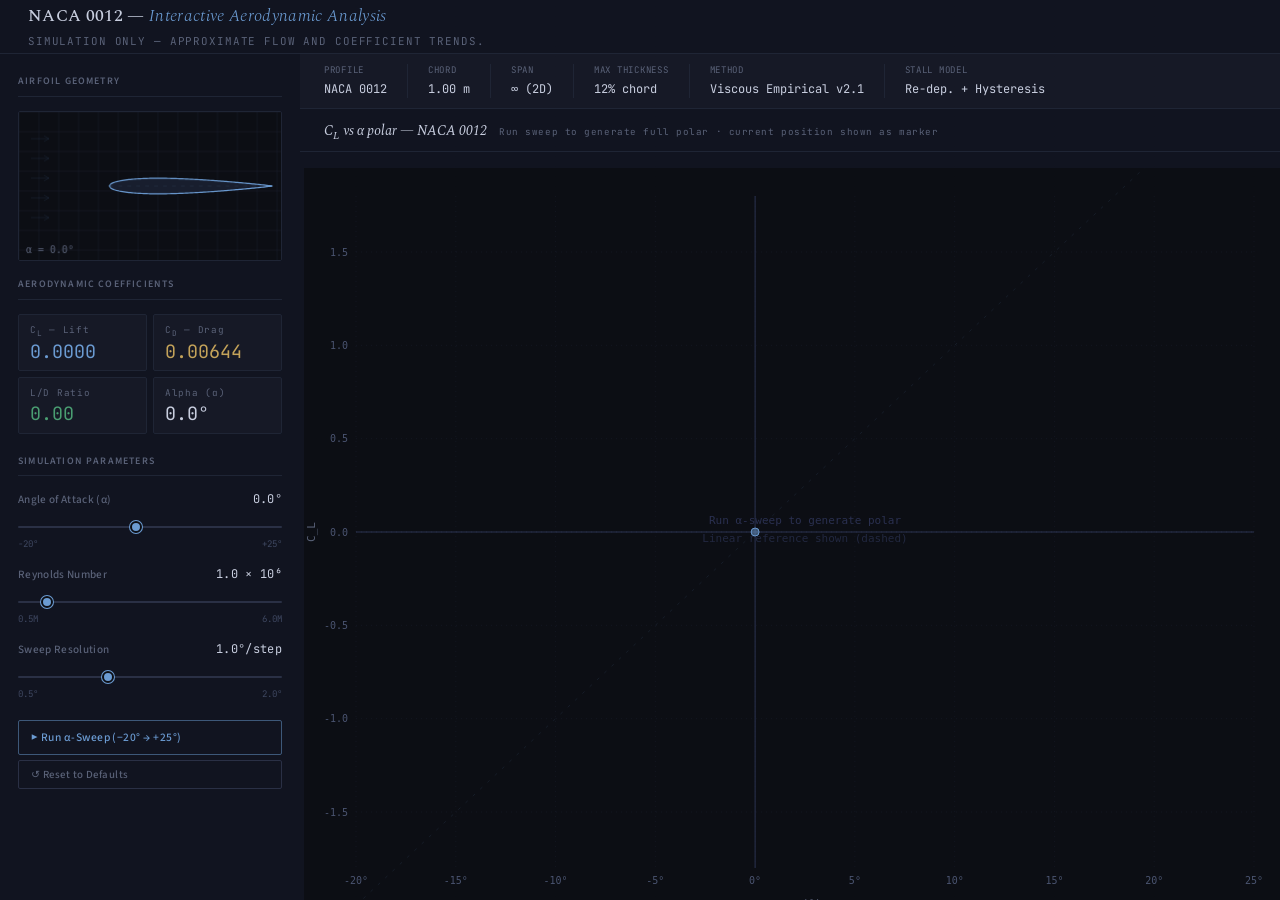
==== commit 1163e207: "feat: Add simulation-only text" ====
--- a/index.html
+++ b/index.html
@@ -69,6 +69,15 @@
     font-weight: 300;
   }
 
+  .sim-note {
+    margin-top: 3px;
+    font-family: var(--mono);
+    font-size: 0.68rem;
+    color: var(--muted);
+    letter-spacing: 0.08em;
+    text-transform: uppercase;
+  }
+
 
   /* ── LAYOUT ──────────────────────────────────── */
   main {
@@ -400,6 +409,7 @@
 <header>
   <div class="header-left">
     <div class="logo">NACA 0012 &mdash; <em>Interactive Aerodynamic Analysis</em></div>
+    <div class="sim-note">Simulation only — approximate flow and coefficient trends.</div>
   </div>
 </header>
 
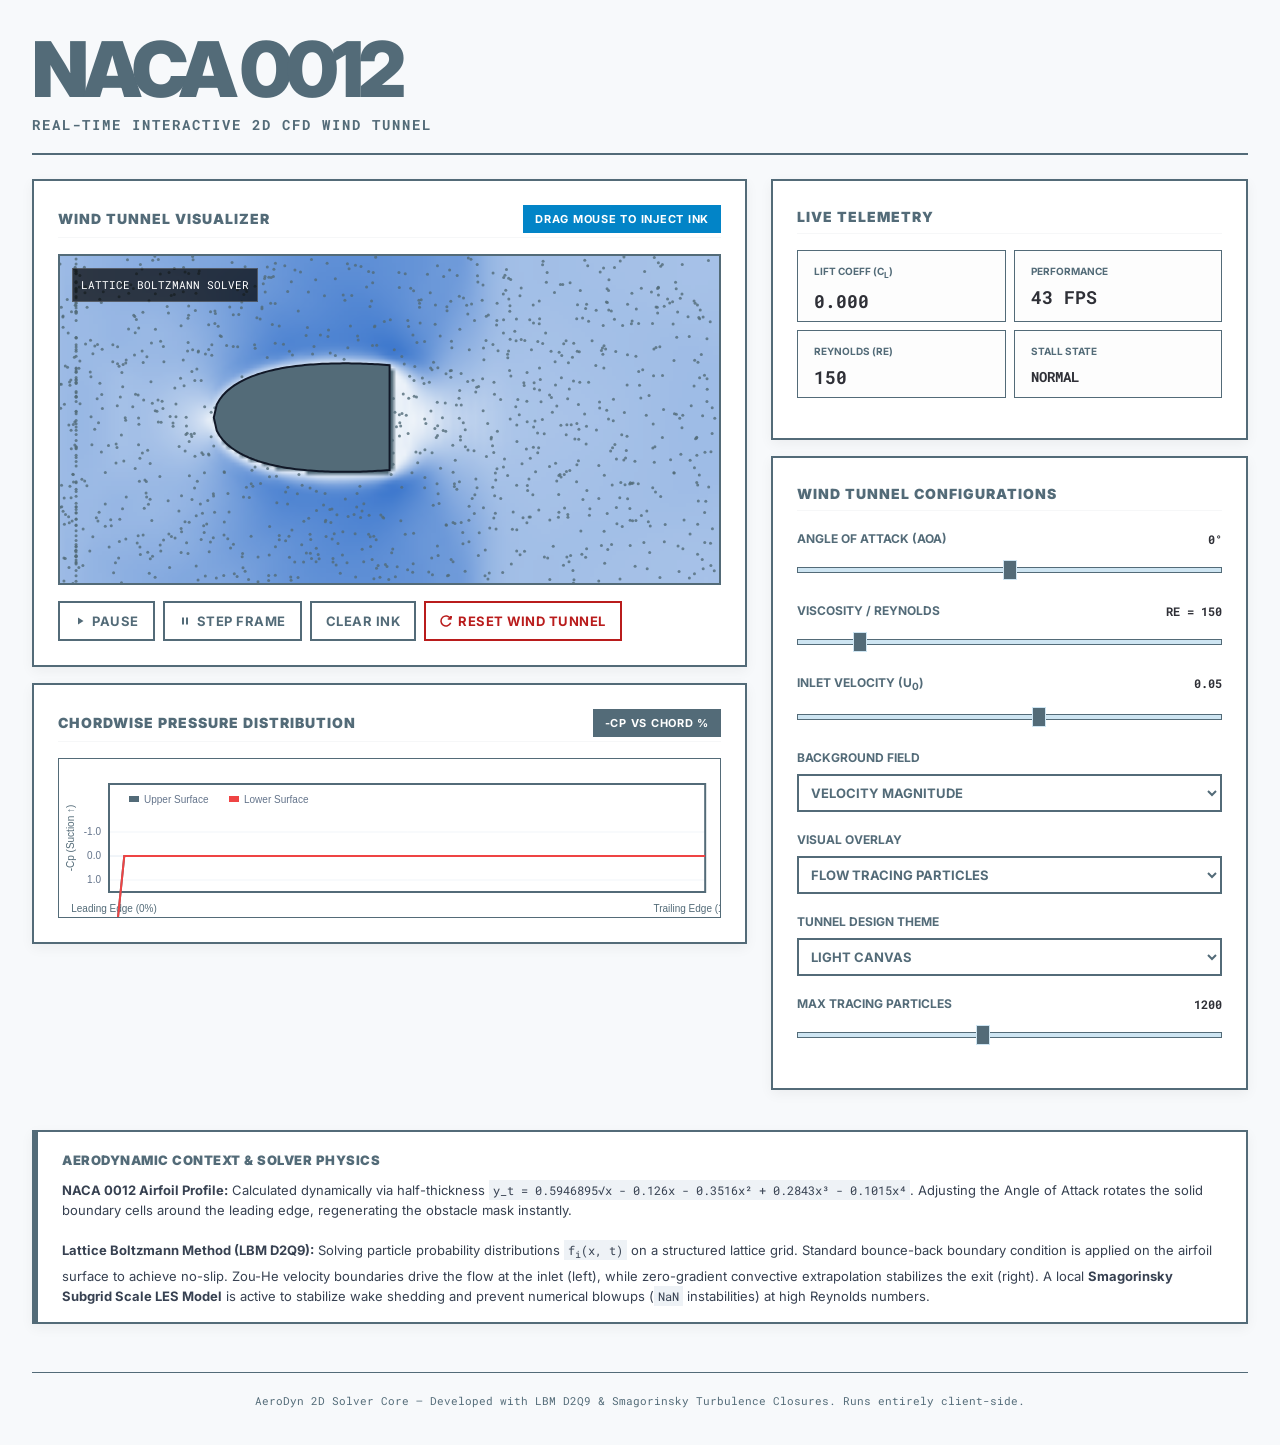
==== commit 0975c09e: "refactor: Redesign main layout and layout structure" ====
--- a/index.html
+++ b/index.html
@@ -1,998 +1,1945 @@
 <!DOCTYPE html>
 <html lang="en">
 <head>
-<meta charset="UTF-8">
-<meta name="viewport" content="width=device-width, initial-scale=1.0">
-<title>NACA 0012</title>
-<link rel="preconnect" href="https://fonts.googleapis.com">
-<link href="https://fonts.googleapis.com/css2?family=Spectral:ital,wght@0,300;0,400;0,500;1,300;1,400&family=JetBrains+Mono:wght@300;400;500&family=Source+Sans+3:wght@300;400;500;600&display=swap" rel="stylesheet">
-<style>
-  :root {
-    --bg:      #0c0e14;
-    --panel:   #111420;
-    --panel2:  #161926;
-    --border:  #1f2535;
-    --border2: #2a3045;
-    --text:    #c8cedf;
-    --muted:   #5a6278;
-    --muted2:  #3e4760;
-    --accent:  #6b9bd2;
-    --gold:    #c4a35a;
-    --stall:   #b84040;
-    --stall2:  #d45858;
-    --ok:      #4a9e72;
-    --serif:   'Spectral', Georgia, serif;
-    --sans:    'Source Sans 3', system-ui, sans-serif;
-    --mono:    'JetBrains Mono', 'Courier New', monospace;
-  }
-
-  * { margin:0; padding:0; box-sizing:border-box; }
-
-  body {
-    background: var(--bg);
-    color: var(--text);
-    font-family: var(--sans);
-    min-height: 100vh;
-    overflow-x: hidden;
-    font-size: 13px;
-    line-height: 1.5;
-  }
-
-  /* ── HEADER ─────────────────────────────────── */
-  header {
-    display: flex;
-    align-items: center;
-    justify-content: space-between;
-    padding: 0 28px;
-    height: 54px;
-    border-bottom: 1px solid var(--border);
-    background: var(--panel);
-  }
-
-  .header-left {
-    display: flex;
-    flex-direction: column;
-    gap: 1px;
-  }
-
-  .logo {
-    font-family: var(--serif);
-    font-size: 1.05rem;
-    font-weight: 500;
-    color: var(--text);
-    letter-spacing: 0.02em;
-  }
-
-  .logo em {
-    font-style: italic;
-    color: var(--accent);
-    font-weight: 300;
-  }
-
-  .sim-note {
-    margin-top: 3px;
-    font-family: var(--mono);
-    font-size: 0.68rem;
-    color: var(--muted);
-    letter-spacing: 0.08em;
-    text-transform: uppercase;
-  }
-
-
-  /* ── LAYOUT ──────────────────────────────────── */
-  main {
-    display: grid;
-    grid-template-columns: 300px 1fr;
-    grid-template-rows: auto 1fr;
-    gap: 0;
-    height: calc(100vh - 54px);
-    background: var(--border);
-  }
-
-  .panel {
-    background: var(--panel);
-    padding: 20px 18px;
-    overflow: auto;
-  }
-
-  .section-title {
-    font-family: var(--sans);
-    font-size: 0.62rem;
-    font-weight: 600;
-    letter-spacing: 0.12em;
-    color: var(--muted);
-    text-transform: uppercase;
-    border-bottom: 1px solid var(--border);
-    padding-bottom: 7px;
-    margin-bottom: 14px;
-    margin-top: 20px;
-  }
-
-  .section-title:first-child { margin-top: 0; }
-
-  /* ── LEFT PANEL ──────────────────────────────── */
-  .left-panel {
-    grid-row: 1 / 3;
-    display: flex;
-    flex-direction: column;
-    gap: 0;
-  }
-
-  /* Airfoil canvas */
-  #airfoilCanvas {
-    width: 100%;
-    height: 150px;
-    display: block;
-    border: 1px solid var(--border);
-    border-radius: 2px;
-    background: var(--bg);
-  }
-
-  /* ── READOUTS ────────────────────────────────── */
-  .readout-grid {
-    display: grid;
-    grid-template-columns: 1fr 1fr;
-    gap: 6px;
-  }
-
-  .readout {
-    background: var(--panel2);
-    border: 1px solid var(--border);
-    padding: 9px 11px 8px;
-    border-radius: 2px;
-  }
-
-  .readout-label {
-    font-family: var(--mono);
-    font-size: 0.58rem;
-    color: var(--muted);
-    letter-spacing: 0.08em;
-    margin-bottom: 3px;
-  }
-
-  .readout-value {
-    font-family: var(--mono);
-    font-size: 1.15rem;
-    font-weight: 400;
-    color: var(--text);
-    line-height: 1.1;
-  }
-
-  .readout-value.cl-active { color: var(--accent); }
-  .readout-value.cl-stall  { color: var(--stall2); }
-  .readout-value.cd-color  { color: var(--gold); }
-  .readout-value.ld-color  { color: var(--ok); }
-
-  /* ── CONTROLS ────────────────────────────────── */
-  .control-group { margin-bottom: 14px; }
-
-  .control-label {
-    font-family: var(--sans);
-    font-size: 0.7rem;
-    font-weight: 500;
-    color: var(--muted);
-    letter-spacing: 0.03em;
-    margin-bottom: 6px;
-    display: flex;
-    justify-content: space-between;
-    align-items: baseline;
-  }
-
-  .control-label .cur-val {
-    font-family: var(--mono);
-    font-size: 0.75rem;
-    font-weight: 400;
-    color: var(--text);
-  }
-
-  input[type=range] {
-    width: 100%;
-    appearance: none;
-    height: 2px;
-    background: var(--border2);
-    outline: none;
-    cursor: pointer;
-    border-radius: 1px;
-  }
-
-  input[type=range]::-webkit-slider-thumb {
-    appearance: none;
-    width: 12px; height: 12px;
-    border-radius: 50%;
-    background: var(--accent);
-    cursor: pointer;
-    border: 2px solid var(--bg);
-    box-shadow: 0 0 0 1px var(--accent);
-  }
-
-  input[type=range]::-moz-range-thumb {
-    width: 12px; height: 12px;
-    border-radius: 50%;
-    background: var(--accent);
-    cursor: pointer;
-    border: 2px solid var(--bg);
-  }
-
-  .range-ends {
-    display: flex;
-    justify-content: space-between;
-    font-family: var(--mono);
-    font-size: 0.57rem;
-    color: var(--muted2);
-    margin-top: 3px;
-  }
-
-  /* ── BUTTONS ─────────────────────────────────── */
-  .btn {
-    width: 100%;
-    padding: 8px 12px;
-    background: transparent;
-    border: 1px solid var(--border2);
-    color: var(--text);
-    font-family: var(--sans);
-    font-size: 0.72rem;
-    font-weight: 500;
-    letter-spacing: 0.04em;
-    cursor: pointer;
-    border-radius: 2px;
-    transition: background 0.15s, border-color 0.15s;
-    margin-top: 5px;
-    text-align: left;
-  }
-
-  .btn:hover {
-    background: var(--panel2);
-    border-color: var(--muted);
-  }
-
-  .btn.run-btn {
-    border-color: rgba(107,155,210,0.5);
-    color: var(--accent);
-  }
-
-  .btn.run-btn:hover {
-    background: rgba(107,155,210,0.06);
-    border-color: var(--accent);
-  }
-
-  .btn.running {
-    border-color: rgba(196,163,90,0.5);
-    color: var(--gold);
-  }
-
-  .btn.running:hover {
-    background: rgba(196,163,90,0.06);
-  }
-
-  .btn.reset-btn {
-    color: var(--muted);
-    font-size: 0.68rem;
-    padding: 6px 12px;
-  }
-
-  /* ── STALL NOTICE ───────────────────────────── */
-  .stall-warning {
-    background: rgba(184,64,64,0.07);
-    border: 1px solid rgba(184,64,64,0.35);
-    border-radius: 2px;
-    padding: 9px 11px;
-    font-family: var(--sans);
-    font-size: 0.68rem;
-    color: var(--stall2);
-    display: none;
-    line-height: 1.5;
-    margin-top: 10px;
-  }
-
-  .stall-warning.visible { display: block; }
-
-  .stall-warning strong {
-    font-weight: 600;
-    display: block;
-    margin-bottom: 2px;
-  }
-
-  /* ── META INFO BAR ──────────────────────────── */
-  .info-panel {
-    grid-column: 2;
-    padding: 10px 24px;
-    border-bottom: 1px solid var(--border);
-    display: flex;
-    gap: 0;
-    align-items: center;
-    background: var(--panel2);
-  }
-
-  .info-item {
-    display: flex;
-    flex-direction: column;
-    gap: 2px;
-    padding: 0 20px;
-    border-right: 1px solid var(--border);
-  }
-
-  .info-item:first-child { padding-left: 0; }
-  .info-item:last-child  { border-right: none; }
-
-  .info-item-label {
-    font-family: var(--mono);
-    font-size: 0.57rem;
-    color: var(--muted);
-    letter-spacing: 0.08em;
-    text-transform: uppercase;
-  }
-
-  .info-item-val {
-    font-family: var(--mono);
-    font-size: 0.75rem;
-    font-weight: 400;
-    color: var(--text);
-  }
-
-  /* ── CHART AREA ─────────────────────────────── */
-  .chart-container {
-    grid-column: 2;
-    grid-row: 2;
-    background: var(--panel);
-    display: flex;
-    flex-direction: column;
-    overflow: hidden;
-  }
-
-  .chart-header {
-    padding: 12px 24px 8px;
-    border-bottom: 1px solid var(--border);
-    background: var(--panel);
-    display: flex;
-    align-items: baseline;
-    gap: 12px;
-  }
-
-  .chart-title {
-    font-family: var(--serif);
-    font-size: 0.85rem;
-    font-weight: 400;
-    color: var(--text);
-    font-style: italic;
-  }
-
-  .chart-subtitle {
-    font-family: var(--mono);
-    font-size: 0.58rem;
-    color: var(--muted);
-    letter-spacing: 0.06em;
-  }
-
-  .chart-inner {
-    flex: 1;
-    position: relative;
-    overflow: hidden;
-    padding: 16px 16px 8px 4px;
-  }
-
-  #chartCanvas { display: block; }
-
-  /* ── DATA TABLE ─────────────────────────────── */
-  .data-table {
-    width: 100%;
-    border-collapse: collapse;
-    font-size: 0.67rem;
-  }
-
-  .data-table th {
-    font-family: var(--mono);
-    font-size: 0.56rem;
-    color: var(--muted);
-    letter-spacing: 0.1em;
-    text-align: right;
-    border-bottom: 1px solid var(--border);
-    padding: 4px 10px;
-    text-transform: uppercase;
-    font-weight: 400;
-  }
-
-  .data-table td {
-    padding: 3px 10px;
-    border-bottom: 1px solid var(--border);
-    font-family: var(--mono);
-    font-size: 0.67rem;
-    color: var(--text);
-    text-align: right;
-  }
-
-  .data-table tr:hover td { background: rgba(107,155,210,0.04); }
-  .stall-row td { color: var(--stall2) !important; }
-</style>
+  <meta charset="UTF-8">
+  <meta name="viewport" content="width=device-width, initial-scale=1.0">
+  <title>AeroDyn 2D: NACA 0012 Interactive CFD Wind Tunnel</title>
+  
+  <!-- Typography and Icons -->
+  <link rel="preconnect" href="https://fonts.googleapis.com">
+  <link rel="preconnect" href="https://fonts.gstatic.com" crossorigin>
+  <link href="https://fonts.googleapis.com/css2?family=Inter:wght@400;500;700;900&family=Roboto+Mono:wght@400;500;700&display=swap" rel="stylesheet">
+
+  <style>
+    /* ============================================================
+       DESIGN TOKENS — Extracted from source site
+       ============================================================ */
+
+    /* -----------------------------------------------------------
+       BRAND COLORS
+       ----------------------------------------------------------- */
+    :root {
+      --color-primary:          #536b78;
+      --color-primary-fg:       #cee5f2;
+      --color-ring:             #536b78;
+
+      /* Component-level color aliases */
+      --accent:                 #2F3037;
+      --accent-hover:           #40414a;
+      --accent-contrast:        #ffffff;
+      --border-color:           #536b78;
+      --alpha-overlay:          rgba(83, 107, 120, 0.05);
+    }
+
+    /* -----------------------------------------------------------
+       TYPOGRAPHY — Font stacks
+       ----------------------------------------------------------- */
+    :root {
+      --font-sans:  Inter, "GeistSans", sans-serif;
+      --font-mono:  "Roboto Mono", Menlo, Monaco, monospace;
+    }
+
+    /* -----------------------------------------------------------
+       TYPOGRAPHY — Heading (h1 style)
+       ----------------------------------------------------------- */
+    :root {
+      --heading-font-family:    var(--font-sans);
+      --heading-font-size:      160px;
+      --heading-font-weight:    900;
+      --heading-line-height:    130px;
+      --heading-letter-spacing: -6px;
+      --heading-color:          rgb(83, 107, 120);   /* = #536b78 */
+      --heading-text-transform: uppercase;
+      --heading-margin-bottom:  32px;
+    }
+
+    /* -----------------------------------------------------------
+       TYPOGRAPHY — Body
+       ----------------------------------------------------------- */
+    :root {
+      --body-font-family:       var(--font-sans);
+      --body-font-size:         16px;
+      --body-font-weight:       400;
+      --body-line-height:       24px;
+      --body-letter-spacing:    normal;
+      --body-color:             #111827; /* near-black */
+      --body-text-transform:    none;
+    }
+
+    /* -----------------------------------------------------------
+       COMPONENTS — Button
+       ----------------------------------------------------------- */
+    :root {
+      --btn-font-family:        var(--font-sans);
+      --btn-font-size:          13px;
+      --btn-font-weight:        700;
+      --btn-line-height:        20px;
+      --btn-letter-spacing:     0.5px;
+      --btn-text-transform:     uppercase;
+
+      --btn-color:              rgb(83, 107, 120);   /* = #536b78 */
+      --btn-bg:                 #ffffff;             /* white */
+      --btn-border:             2px solid rgb(83, 107, 120);
+      --btn-border-radius:      0px;
+      --btn-padding:            8px 14px;
+      --btn-transition:         0.15s cubic-bezier(0.4, 0, 0.2, 1);
+    }
+
+    /* -----------------------------------------------------------
+       COMPONENTS — Card/Container
+       ----------------------------------------------------------- */
+    :root {
+      --card-bg:                rgb(255, 255, 255);
+      --card-border:            2px solid rgb(83, 107, 120);
+      --card-border-radius:     0px;
+      --card-padding:           24px;
+      --card-box-shadow:        0 4px 12px rgba(0, 0, 0, 0.05);
+      --card-transition:        0.2s ease-out;
+    }
+
+    /* -----------------------------------------------------------
+       COMPONENTS — Badge/Label
+       ----------------------------------------------------------- */
+    :root {
+      --badge-font-family:      var(--font-sans);
+      --badge-font-size:        11px;
+      --badge-font-weight:      700;
+      --badge-line-height:      16px;
+      --badge-letter-spacing:   0.75px;
+      --badge-text-transform:   uppercase;
+      
+      --badge-color:            rgb(255, 255, 255);
+      --badge-bg:               rgb(83, 107, 120);
+      --badge-padding:          6px 12px;
+      --badge-border-radius:    0px;
+    }
+
+    /* -----------------------------------------------------------
+       COMPONENTS — Banner/Alert
+       ----------------------------------------------------------- */
+    :root {
+      --banner-bg:              rgb(255, 255, 255);
+      --banner-border-left:     4px solid rgb(83, 107, 120);
+      --banner-padding:         16px 24px;
+      --banner-margin-top:      24px;
+      --banner-margin-bottom:   24px;
+      --banner-border-radius:   0px;
+    }
+
+    /* -----------------------------------------------------------
+       LAYOUT — Spacing Scale
+       ----------------------------------------------------------- */
+    :root {
+      --spacing-xs:    4px;
+      --spacing-sm:    8px;
+      --spacing-md:    16px;
+      --spacing-lg:    24px;
+      --spacing-xl:    32px;
+      --spacing-2xl:   48px;
+      --spacing-3xl:   64px;
+    }
+
+    /* -----------------------------------------------------------
+       SHIMMER ANIMATION (hover effect)
+       ----------------------------------------------------------- */
+    :root {
+      --shimmer-hover-transform:       skew(-45deg) translateX(600%);
+      --shimmer-hover-after-transform: skewX(45deg) translateX(-150%);
+    }
+
+    /* -----------------------------------------------------------
+       SEMANTIC SHORTCUTS
+       ----------------------------------------------------------- */
+    :root {
+      --surface-bg:     #ffffff;
+      --text-default:   #111827;
+      --text-brand:     #536b78;
+      --radius:         0px;            /* sharp corners everywhere */
+    }
+
+    /* ============================================================
+       BASE STYLES
+       ============================================================ */
+    * {
+      box-sizing: border-box;
+      margin: 0;
+      padding: 0;
+    }
+
+    body {
+      font-family: var(--body-font-family);
+      font-size: var(--body-font-size);
+      font-weight: var(--body-font-weight);
+      line-height: var(--body-line-height);
+      color: var(--body-color);
+      background-color: #f7f9fb;
+      padding: var(--spacing-xl);
+      min-height: 100vh;
+    }
+
+    /* ============================================================
+       TYPOGRAPHY STYLES
+       ============================================================ */
+    .title-container {
+      display: flex;
+      flex-direction: column;
+      margin-bottom: var(--spacing-lg);
+      border-bottom: 2px solid var(--color-primary);
+      padding-bottom: var(--spacing-md);
+    }
+
+    .main-heading {
+      font-family: var(--heading-font-family);
+      font-size: clamp(48px, 6vw, var(--heading-font-size));
+      font-weight: var(--heading-font-weight);
+      line-height: clamp(48px, 6vw, var(--heading-line-height));
+      letter-spacing: var(--heading-letter-spacing);
+      color: var(--heading-color);
+      text-transform: var(--heading-text-transform);
+      margin: 0;
+    }
+
+    .sub-heading {
+      font-family: var(--font-mono);
+      font-size: 14px;
+      font-weight: 700;
+      letter-spacing: 2px;
+      color: var(--color-primary);
+      text-transform: uppercase;
+      margin-top: var(--spacing-xs);
+    }
+
+    /* ============================================================
+       GRID SYSTEM
+       ============================================================ */
+    .dashboard-grid {
+      display: grid;
+      grid-template-columns: 1fr;
+      gap: var(--spacing-lg);
+    }
+
+    @media (min-width: 1024px) {
+      .dashboard-grid {
+        grid-template-columns: 3fr 2fr;
+      }
+    }
+
+    /* ============================================================
+       CARD STYLES
+       ============================================================ */
+    .card {
+      background: var(--card-bg);
+      border: var(--card-border);
+      border-radius: var(--card-border-radius);
+      padding: var(--card-padding);
+      box-shadow: var(--card-box-shadow);
+      transition: var(--card-transition);
+      margin-bottom: var(--spacing-md);
+      position: relative;
+    }
+
+    .card-title {
+      font-family: var(--font-sans);
+      font-size: 14px;
+      font-weight: 900;
+      text-transform: uppercase;
+      letter-spacing: 1px;
+      color: var(--color-primary);
+      border-bottom: 1px solid var(--alpha-overlay);
+      padding-bottom: var(--spacing-xs);
+      margin-bottom: var(--spacing-md);
+      display: flex;
+      justify-content: space-between;
+      align-items: center;
+    }
+
+    /* ============================================================
+       CANVAS CONTAINER
+       ============================================================ */
+    .canvas-container {
+      position: relative;
+      width: 100%;
+      background: #000;
+      border: 2px solid var(--color-primary);
+      overflow: hidden;
+      aspect-ratio: 2 / 1;
+    }
+
+    .canvas-container canvas {
+      display: block;
+      width: 100%;
+      height: 100%;
+      image-rendering: pixelated;
+    }
+
+    .canvas-overlay-indicator {
+      position: absolute;
+      top: 12px;
+      left: 12px;
+      background: rgba(0, 0, 0, 0.7);
+      color: #fff;
+      font-family: var(--font-mono);
+      font-size: 11px;
+      padding: 4px 8px;
+      border: 1px solid rgba(255, 255, 255, 0.2);
+      pointer-events: none;
+    }
+
+    /* ============================================================
+       BUTTONS
+       ============================================================ */
+    button {
+      font-family: var(--btn-font-family);
+      font-size: var(--btn-font-size);
+      font-weight: var(--btn-font-weight);
+      line-height: var(--btn-line-height);
+      letter-spacing: var(--btn-letter-spacing);
+      text-transform: var(--btn-text-transform);
+      color: var(--btn-color);
+      background: var(--btn-bg);
+      border: var(--btn-border);
+      border-radius: var(--btn-border-radius);
+      padding: var(--btn-padding);
+      transition: var(--btn-transition);
+      cursor: pointer;
+      position: relative;
+      overflow: hidden;
+      display: inline-flex;
+      align-items: center;
+      justify-content: center;
+      gap: 6px;
+    }
+
+    button:hover {
+      background: var(--color-primary);
+      color: var(--color-primary-fg);
+    }
+
+    button:active {
+      transform: translateY(1px);
+    }
+
+    /* Shimmer effect helper */
+    .shimmer-btn::after {
+      content: '';
+      position: absolute;
+      top: 0;
+      left: 0;
+      width: 100%;
+      height: 100%;
+      background: linear-gradient(
+        90deg,
+        transparent,
+        rgba(255, 255, 255, 0.3),
+        transparent
+      );
+      transform: var(--shimmer-hover-after-transform);
+      transition: 0.5s;
+    }
+
+    .shimmer-btn:hover::after {
+      transform: var(--shimmer-hover-transform);
+    }
+
+    .control-actions {
+      display: flex;
+      flex-wrap: wrap;
+      gap: var(--spacing-sm);
+      margin-top: var(--spacing-md);
+    }
+
+    .btn-danger {
+      --btn-color: #b91c1c;
+      --btn-border: 2px solid #b91c1c;
+    }
+    .btn-danger:hover {
+      background: #b91c1c;
+      color: #ffffff;
+    }
+
+    /* ============================================================
+       FORM CONTROLS & SLIDERS
+       ============================================================ */
+    .form-group {
+      margin-bottom: var(--spacing-md);
+    }
+
+    .label-row {
+      display: flex;
+      justify-content: space-between;
+      font-size: 12px;
+      font-weight: 700;
+      text-transform: uppercase;
+      color: var(--color-primary);
+      margin-bottom: 4px;
+    }
+
+    .label-val {
+      font-family: var(--font-mono);
+      color: var(--accent);
+    }
+
+    input[type="range"] {
+      -webkit-appearance: none;
+      width: 100%;
+      height: 6px;
+      background: #cee5f2;
+      border: 1px solid #536b78;
+      outline: none;
+      margin: 10px 0;
+    }
+
+    input[type="range"]::-webkit-slider-thumb {
+      -webkit-appearance: none;
+      appearance: none;
+      width: 14px;
+      height: 20px;
+      background: #536b78;
+      cursor: pointer;
+      border-radius: 0px;
+      border: 1px solid #cee5f2;
+    }
+
+    input[type="range"]::-moz-range-thumb {
+      width: 14px;
+      height: 20px;
+      background: #536b78;
+      cursor: pointer;
+      border-radius: 0px;
+      border: 1px solid #cee5f2;
+    }
+
+    select {
+      width: 100%;
+      background: #ffffff;
+      border: 2px solid var(--color-primary);
+      border-radius: 0px;
+      padding: var(--spacing-sm);
+      font-family: var(--font-sans);
+      font-size: 13px;
+      font-weight: 700;
+      color: var(--color-primary);
+      outline: none;
+      cursor: pointer;
+      text-transform: uppercase;
+    }
+
+    select:focus {
+      border-color: var(--accent);
+    }
+
+    /* ============================================================
+       TELEMETRY & STATS
+       ============================================================ */
+    .stats-grid {
+      display: grid;
+      grid-template-columns: repeat(2, 1fr);
+      gap: var(--spacing-sm);
+      margin-bottom: var(--spacing-md);
+    }
+
+    @media (min-width: 640px) {
+      .stats-grid {
+        grid-template-columns: repeat(4, 1fr);
+      }
+      .sidebar-column .stats-grid {
+        grid-template-columns: repeat(2, 1fr);
+      }
+    }
+
+    .stat-box {
+      border: 1px solid var(--color-primary);
+      padding: var(--spacing-sm) var(--spacing-md);
+      background: #fdfdfd;
+      text-align: left;
+    }
+
+    .stat-label {
+      font-size: 10px;
+      font-weight: 700;
+      text-transform: uppercase;
+      color: var(--color-primary);
+      margin-bottom: 2px;
+    }
+
+    .stat-value {
+      font-family: var(--font-mono);
+      font-size: 18px;
+      font-weight: 700;
+      color: var(--accent);
+    }
+
+    .stall-warning {
+      background: #fee2e2 !important;
+      border-color: #ef4444 !important;
+    }
+    .stall-warning .stat-label {
+      color: #b91c1c;
+    }
+    .stall-warning .stat-value {
+      color: #b91c1c;
+    }
+
+    /* ============================================================
+       LIVE Cp PLOT CANVAS
+       ============================================================ */
+    .cp-plot-container {
+      width: 100%;
+      height: 160px;
+      background: #ffffff;
+      border: 1px solid var(--color-primary);
+      position: relative;
+    }
+
+    .cp-plot-container canvas {
+      width: 100%;
+      height: 100%;
+    }
+
+    /* ============================================================
+       BANNER & ALERTS
+       ============================================================ */
+    .banner {
+      background: var(--banner-bg);
+      border-left: var(--banner-border-left);
+      padding: var(--banner-padding);
+      margin-top: var(--banner-margin-top);
+      margin-bottom: var(--banner-margin-bottom);
+      border-radius: var(--banner-border-radius);
+      box-shadow: var(--card-box-shadow);
+      border: 2px solid var(--color-primary);
+      border-left-width: 6px;
+    }
+
+    .banner-title {
+      font-size: 13px;
+      font-weight: 900;
+      text-transform: uppercase;
+      letter-spacing: 0.5px;
+      color: var(--color-primary);
+      margin-bottom: var(--spacing-sm);
+    }
+
+    .banner-content {
+      font-size: 13px;
+      color: #374151;
+      line-height: 20px;
+    }
+
+    .banner-content code {
+      font-family: var(--font-mono);
+      background: #eef2f6;
+      padding: 2px 4px;
+      font-size: 12px;
+    }
+
+    /* ============================================================
+       FOOTER
+       ============================================================ */
+    footer {
+      text-align: center;
+      margin-top: var(--spacing-2xl);
+      font-family: var(--font-mono);
+      font-size: 11px;
+      color: var(--color-primary);
+      border-top: 1px solid var(--color-primary);
+      padding-top: var(--spacing-md);
+    }
+
+    /* ============================================================
+       BADGES
+       ============================================================ */
+    .badge {
+      font-family: var(--badge-font-family);
+      font-size: var(--badge-font-size);
+      font-weight: var(--badge-font-weight);
+      line-height: var(--badge-line-height);
+      letter-spacing: var(--badge-letter-spacing);
+      text-transform: var(--badge-text-transform);
+      color: var(--badge-color);
+      background: var(--badge-bg);
+      padding: var(--badge-padding);
+      border-radius: var(--badge-border-radius);
+      display: inline-block;
+    }
+
+    /* Interactive Instruction Badge */
+    .badge-interactive {
+      background: #0284c7;
+      animation: pulse 2s infinite;
+    }
+
+    @keyframes pulse {
+      0% { opacity: 0.9; }
+      50% { opacity: 1; transform: scale(1.02); }
+      100% { opacity: 0.9; }
+    }
+  </style>
 </head>
 <body>
 
-<header>
-  <div class="header-left">
-    <div class="logo">NACA 0012 &mdash; <em>Interactive Aerodynamic Analysis</em></div>
-    <div class="sim-note">Simulation only — approximate flow and coefficient trends.</div>
+  <!-- Header -->
+  <div class="title-container">
+    <h1 class="main-heading">NACA 0012</h1>
+    <div class="sub-heading">Real-Time Interactive 2D CFD Wind Tunnel</div>
   </div>
-</header>
-
-<main>
-  <!-- LEFT PANEL -->
-  <div class="panel left-panel">
-
-    <div class="section-title">Airfoil Geometry</div>
-    <canvas id="airfoilCanvas" width="264" height="150"></canvas>
-
-    <div class="section-title" style="margin-top:16px;">Aerodynamic Coefficients</div>
-    <div class="readout-grid">
-      <div class="readout">
-        <div class="readout-label">C<sub>L</sub> — Lift</div>
-        <div class="readout-value cl-active" id="clVal">0.0000</div>
+
+  <!-- Dashboard -->
+  <div class="dashboard-grid">
+
+    <!-- Left Column: Simulation & Telemetry Graph -->
+    <div class="main-column">
+      
+      <!-- Simulation Card -->
+      <div class="card">
+        <div class="card-title">
+          <span>Wind Tunnel Visualizer</span>
+          <span class="badge badge-interactive">Drag Mouse to Inject Ink</span>
+        </div>
+        
+        <div class="canvas-container" id="canvas-wrapper">
+          <canvas id="simCanvas"></canvas>
+          <div class="canvas-overlay-indicator" id="theme-indicator">LATTICE BOLTZMANN SOLVER</div>
+        </div>
+
+        <!-- Playback controls -->
+        <div class="control-actions">
+          <button id="btn-play-pause" class="shimmer-btn">
+            <svg width="12" height="12" viewBox="0 0 24 24" fill="currentColor"><path d="M8 5v14l11-7z"/></svg>
+            <span>Pause</span>
+          </button>
+          <button id="btn-step" class="shimmer-btn">
+            <svg width="12" height="12" viewBox="0 0 24 24" fill="currentColor"><path d="M6 19h4V5H6v14zm8-14v14h4V5h-4z"/></svg>
+            <span>Step Frame</span>
+          </button>
+          <button id="btn-reset-particles" class="shimmer-btn">
+            <span>Clear Ink</span>
+          </button>
+          <button id="btn-reset" class="shimmer-btn btn-danger">
+            <svg width="12" height="12" viewBox="0 0 24 24" fill="none" stroke="currentColor" stroke-width="3"><path d="M21.5 2v6h-6M21.34 15.57a10 10 0 1 1-.57-8.38l5.67-5.67"/></svg>
+            <span>Reset Wind Tunnel</span>
+          </button>
+        </div>
       </div>
-      <div class="readout">
-        <div class="readout-label">C<sub>D</sub> — Drag</div>
-        <div class="readout-value cd-color" id="cdVal">0.00000</div>
+
+      <!-- Live Cp Plot Card -->
+      <div class="card">
+        <div class="card-title">
+          <span>Chordwise Pressure Distribution</span>
+          <span class="badge" style="background:#536b78;">-Cp vs Chord %</span>
+        </div>
+        <div class="cp-plot-container">
+          <canvas id="cpCanvas"></canvas>
+        </div>
       </div>
-      <div class="readout">
-        <div class="readout-label">L/D Ratio</div>
-        <div class="readout-value ld-color" id="ldVal">—</div>
+
+    </div>
+
+    <!-- Right Column: Sidebar Controls & Metrics -->
+    <div class="sidebar-column">
+
+      <!-- Real-Time Metrics -->
+      <div class="card">
+        <div class="card-title">Live Telemetry</div>
+        <div class="stats-grid">
+          <div class="stat-box" id="lift-box">
+            <div class="stat-label">Lift Coeff (C<sub>l</sub>)</div>
+            <div class="stat-value" id="val-cl">0.00</div>
+          </div>
+          <div class="stat-box">
+            <div class="stat-label">Performance</div>
+            <div class="stat-value" id="val-fps">00 FPS</div>
+          </div>
+          <div class="stat-box">
+            <div class="stat-label">Reynolds (Re)</div>
+            <div class="stat-value" id="val-re">150</div>
+          </div>
+          <div class="stat-box">
+            <div class="stat-label">Stall State</div>
+            <div class="stat-value" id="val-stall" style="font-size: 14px; text-transform: uppercase;">Normal</div>
+          </div>
+        </div>
       </div>
-      <div class="readout">
-        <div class="readout-label">Alpha (α)</div>
-        <div class="readout-value" id="aVal">0.0°</div>
+
+      <!-- Parameters Card -->
+      <div class="card">
+        <div class="card-title">Wind Tunnel Configurations</div>
+        
+        <!-- AoA Slider -->
+        <div class="form-group">
+          <div class="label-row">
+            <span>Angle of Attack (AoA)</span>
+            <span class="label-val" id="lbl-aoa">0°</span>
+          </div>
+          <input type="range" id="slide-aoa" min="-20" max="20" value="0" step="1">
+        </div>
+
+        <!-- Reynolds Slider -->
+        <div class="form-group">
+          <div class="label-row">
+            <span>Viscosity / Reynolds</span>
+            <span class="label-val" id="lbl-re">Re = 150</span>
+          </div>
+          <input type="range" id="slide-re" min="50" max="800" value="150" step="10">
+        </div>
+
+        <!-- Velocity Slider -->
+        <div class="form-group">
+          <div class="label-row">
+            <span>Inlet Velocity (u<sub>0</sub>)</span>
+            <span class="label-val" id="lbl-u0">0.05</span>
+          </div>
+          <input type="range" id="slide-u0" min="0.01" max="0.08" value="0.05" step="0.005">
+        </div>
+
+        <!-- Visualizers configuration -->
+        <div class="form-group">
+          <div class="label-row">Background Field</div>
+          <select id="select-bg-field">
+            <option value="velocity" selected>Velocity Magnitude</option>
+            <option value="pressure">Pressure Distribution</option>
+            <option value="vorticity">Vorticity Field (Wake Shedding)</option>
+            <option value="none">None (Clean Background)</option>
+          </select>
+        </div>
+
+        <div class="form-group">
+          <div class="label-row">Visual Overlay</div>
+          <select id="select-overlay">
+            <option value="particles" selected>Flow Tracing Particles</option>
+            <option value="streamlines">Static Streamlines</option>
+            <option value="none">None</option>
+          </select>
+        </div>
+
+        <div class="form-group">
+          <div class="label-row">Tunnel Design theme</div>
+          <select id="select-theme">
+            <option value="light" selected>Light Canvas</option>
+            <option value="dark">Dark Canvas</option>
+          </select>
+        </div>
+
+        <!-- Tracing details -->
+        <div class="form-group" id="group-particles">
+          <div class="label-row">
+            <span>Max Tracing Particles</span>
+            <span class="label-val" id="lbl-particles">1200</span>
+          </div>
+          <input type="range" id="slide-particles" min="200" max="2500" value="1200" step="100">
+        </div>
+
       </div>
+
     </div>
 
-    <div class="stall-warning" id="stallWarning">
-      <strong>Flow Separation Detected</strong>
-      Attached flow predicted to separate above α ≈ <span id="stallAngle">15°</span>. C<sub>L</sub> values are post-stall approximations.
-    </div>
-
-    <div class="section-title">Simulation Parameters</div>
-
-    <div class="control-group">
-      <label class="control-label">
-        Angle of Attack (α)
-        <span class="cur-val" id="alphaDisplay">0.0°</span>
-      </label>
-      <input type="range" id="alphaSlider" min="-20" max="25" step="0.5" value="0">
-      <div class="range-ends"><span>−20°</span><span>+25°</span></div>
-    </div>
-
-    <div class="control-group">
-      <label class="control-label">
-        Reynolds Number
-        <span class="cur-val" id="reDisplay">1.0 × 10⁶</span>
-      </label>
-      <input type="range" id="reSlider" min="0.5" max="6" step="0.5" value="1">
-      <div class="range-ends"><span>0.5M</span><span>6.0M</span></div>
-    </div>
-
-    <div class="control-group">
-      <label class="control-label">
-        Sweep Resolution
-        <span class="cur-val" id="stepDisplay">1.0°/step</span>
-      </label>
-      <input type="range" id="stepSlider" min="0.5" max="2" step="0.5" value="1">
-      <div class="range-ends"><span>0.5°</span><span>2.0°</span></div>
-    </div>
-
-    <button class="btn run-btn" id="sweepBtn" onclick="runSweep()">▶  Run α-Sweep (−20° → +25°)</button>
-    <button class="btn reset-btn" onclick="resetSim()">↺  Reset to Defaults</button>
-
   </div>
 
-  <!-- META INFO BAR -->
-  <div class="info-panel">
-    <div class="info-item">
-      <span class="info-item-label">Profile</span>
-      <span class="info-item-val">NACA 0012</span>
-    </div>
-    <div class="info-item">
-      <span class="info-item-label">Chord</span>
-      <span class="info-item-val">1.00 m</span>
-    </div>
-    <div class="info-item">
-      <span class="info-item-label">Span</span>
-      <span class="info-item-val">∞ (2D)</span>
-    </div>
-    <div class="info-item">
-      <span class="info-item-label">Max Thickness</span>
-      <span class="info-item-val">12% chord</span>
-    </div>
-    <div class="info-item">
-      <span class="info-item-label">Method</span>
-      <span class="info-item-val">Viscous Empirical v2.1</span>
-    </div>
-    <div class="info-item">
-      <span class="info-item-label">Stall Model</span>
-      <span class="info-item-val" id="stallModelDisplay">Re-dep. + Hysteresis</span>
+  <!-- Banner / Physics Note -->
+  <div class="banner">
+    <div class="banner-title">Aerodynamic Context & Solver Physics</div>
+    <div class="banner-content">
+      <strong>NACA 0012 Airfoil Profile:</strong> Calculated dynamically via half-thickness 
+      <code>y_t = 0.5946895√x - 0.126x - 0.3516x² + 0.2843x³ - 0.1015x⁴</code>. Adjusting the Angle of Attack rotates the 
+      solid boundary cells around the leading edge, regenerating the obstacle mask instantly.<br><br>
+      <strong>Lattice Boltzmann Method (LBM D2Q9):</strong> Solving particle probability distributions 
+      <code>f<sub>i</sub>(x, t)</code> on a structured lattice grid. Standard bounce-back boundary condition is 
+      applied on the airfoil surface to achieve no-slip. Zou-He velocity boundaries drive the flow at the inlet (left), 
+      while zero-gradient convective extrapolation stabilizes the exit (right). A local <strong>Smagorinsky Subgrid Scale LES Model</strong> 
+      is active to stabilize wake shedding and prevent numerical blowups (<code>NaN</code> instabilities) at high Reynolds numbers.
     </div>
   </div>
 
-  <!-- CHART AREA -->
-  <div class="chart-container">
-    <div class="chart-header">
-      <span class="chart-title">C<sub>L</sub> vs α polar — NACA 0012</span>
-      <span class="chart-subtitle">Run sweep to generate full polar · current position shown as marker</span>
-    </div>
-    <div class="chart-inner">
-      <canvas id="chartCanvas"></canvas>
-    </div>
-  </div>
-</main>
-
-<script>
-// ==================== PHYSICS (v2.1 — corrected 2D model) ====================
-function naca0012Y(x) {
-  return 0.6 * (0.2969*Math.sqrt(x) - 0.1260*x - 0.3516*x*x + 0.2843*x*x*x - 0.1015*x*x*x*x);
-}
-
-function liftSlope(Re) {
-  const reLog = Math.log10(Re / 1e6);
-  return (5.73 + 0.12 * Math.min(reLog, 1.4)) * (Math.PI / 180);
-}
-
-function stallAngles(Re) {
-  let onset;
-  if (Re < 1e6)       onset = 11.0 + 3.5 * (Re / 1e6);
-  else if (Re < 3e6)  onset = 14.5 + 1.0 * ((Re - 1e6) / 2e6);
-  else                onset = 15.5 + 1.0 * Math.min((Re - 3e6) / 3e6, 1.0);
-  const recovery = onset - 2.0;
-  return { onset, recovery };
-}
-
-let _inStallHyst = false;
-
-function computeCL(alpha_deg, Re) {
-  const { onset, recovery } = stallAngles(Re);
-  const absA = Math.abs(alpha_deg);
-  const sign  = Math.sign(alpha_deg) || 1;
-
-  if (absA > onset)    _inStallHyst = true;
-  if (absA < recovery) _inStallHyst = false;
-
-  const slope = liftSlope(Re);
-
-  if (!_inStallHyst) {
-    const clBase = slope * alpha_deg;
-    const t = absA / onset;
-    const droop = t > 0.75 ? 0.030 * ((t - 0.75) / 0.25) ** 1.8 : 0;
-    return clBase * (1 - droop);
-  } else {
-    const clAtStall = slope * onset * 0.97;
-    const plateau   = clAtStall * 0.68;
-    const excess    = absA - onset;
-    let clPost;
-    if (excess < 3) {
-      clPost = clAtStall - (clAtStall - plateau) * (excess / 3);
-    } else if (excess < 12) {
-      clPost = Math.max(plateau - 0.015 * (excess - 3), 0.55);
-    } else {
-      const a = absA * Math.PI / 180;
-      clPost = 2 * Math.sin(a) * Math.cos(a);
-    }
-    return sign * clPost;
-  }
-}
-
-function computeCD(alpha_deg, Re, cl) {
-  const { onset } = stallAngles(Re);
-  const absA = Math.abs(alpha_deg);
-
-  const xtr = Math.max(0.05, 0.7 - 0.05 * Math.log10(Re / 5e5) - 0.012 * absA);
-  const Rext = Re * xtr;
-  const cf_lam  = 1.328 / Math.sqrt(Math.max(Rext, 1e4));
-  const cf_turb = 0.074 / Math.pow(Re, 0.2);
-  const cf = xtr * cf_lam + (1 - xtr) * cf_turb;
-
-  const t_c = 0.12;
-  const cd_friction = 2 * cf * (1 + 2.0 * t_c + 60 * t_c ** 4);
-
-  const cd_pressure = 4.5e-5 * alpha_deg * alpha_deg * (1 + 0.008 * absA);
-
-  let cd_stall = 0;
-  if (absA > onset) {
-    const excess  = absA - onset;
-    const a_rad   = absA * Math.PI / 180;
-    const cd_bluff = 2.0 * Math.sin(a_rad) ** 2;
-    const blend    = Math.min(excess / 15, 1.0);
-    cd_stall = blend * (cd_bluff - cd_friction - cd_pressure);
-    cd_stall = Math.max(cd_stall, 0);
-  }
-
-  return cd_friction + cd_pressure + cd_stall;
-}
-
-// ==================== STATE ====================
-let sweepData = [];
-let currentAlpha = 0;
-let sweepRunning = false;
-let sweepIntervalId = null;
-
-function getRe() { return parseFloat(document.getElementById('reSlider').value) * 1e6; }
-function getStep() { return parseFloat(document.getElementById('stepSlider').value); }
-
-// ==================== AIRFOIL DRAW ====================
-function drawAirfoil(alpha_deg) {
-  const c = document.getElementById('airfoilCanvas');
-  const ctx = c.getContext('2d');
-  const W = c.width, H = c.height;
-  ctx.clearRect(0,0,W,H);
-
-  // Background
-  ctx.fillStyle = '#0c0e14';
-  ctx.fillRect(0,0,W,H);
-
-  // Subtle grid
-  ctx.strokeStyle = 'rgba(31,37,53,0.8)';
-  ctx.lineWidth = 0.5;
-  for (let x=0; x<W; x+=20) {
-    ctx.beginPath(); ctx.moveTo(x,0); ctx.lineTo(x,H); ctx.stroke();
-  }
-  for (let y=0; y<H; y+=20) {
-    ctx.beginPath(); ctx.moveTo(0,y); ctx.lineTo(W,y); ctx.stroke();
-  }
-
-  const cx = W/2, cy = H/2;
-  const scale = W * 0.62;
-  const rad = alpha_deg * Math.PI / 180;
-
-  const N = 100;
-  const upperPts = [], lowerPts = [];
-  for (let i=0; i<=N; i++) {
-    const x = i/N;
-    const y = naca0012Y(x);
-    upperPts.push([x - 0.25, y]);
-    lowerPts.push([x - 0.25, -y]);
-  }
-
-  function rotate([px,py]) {
-    return [
-      cx + (px*Math.cos(rad) - py*Math.sin(rad)) * scale,
-      cy + (px*Math.sin(rad) + py*Math.cos(rad)) * scale * 0.8
-    ];
-  }
-
-  // Fill
-  ctx.beginPath();
-  ctx.moveTo(...rotate(upperPts[0]));
-  for (const pt of upperPts) ctx.lineTo(...rotate(pt));
-  for (let i = lowerPts.length-1; i>=0; i--) ctx.lineTo(...rotate(lowerPts[i]));
-  ctx.closePath();
-  ctx.fillStyle = '#181e2e';
-  ctx.fill();
-
-  // Stroke
-  const absA = Math.abs(alpha_deg);
-  const Re = getRe();
-  const { onset: stallA } = stallAngles(Re);
-  const inStall = absA > stallA;
-  ctx.strokeStyle = inStall ? '#b84040' : '#6b9bd2';
-  ctx.lineWidth = 1.2;
-  ctx.stroke();
-
-  // Chord line
-  ctx.beginPath();
-  ctx.moveTo(...rotate([-0.25, 0]));
-  ctx.lineTo(...rotate([0.75, 0]));
-  ctx.strokeStyle = 'rgba(107,155,210,0.18)';
-  ctx.lineWidth = 0.5;
-  ctx.setLineDash([4,5]);
-  ctx.stroke();
-  ctx.setLineDash([]);
-
-  // Freestream arrows
-  for (let i=0; i<5; i++) {
-    const y0 = cy - 48 + i*20;
-    ctx.beginPath();
-    ctx.moveTo(12, y0); ctx.lineTo(30, y0);
-    ctx.moveTo(25, y0-3); ctx.lineTo(30, y0); ctx.lineTo(25, y0+3);
-    ctx.strokeStyle = 'rgba(107,155,210,0.14)';
-    ctx.lineWidth = 0.7;
-    ctx.stroke();
-  }
-
-  // Alpha label
-  ctx.font = '500 10px "JetBrains Mono", monospace';
-  ctx.fillStyle = inStall ? '#b84040' : '#5a6278';
-  ctx.fillText('α = ' + alpha_deg.toFixed(1) + '°', 7, H - 7);
-}
-
-// ==================== CHART ====================
-function drawChart() {
-  const canvas = document.getElementById('chartCanvas');
-  const container = canvas.parentElement;
-  canvas.width  = container.clientWidth  - 2;
-  canvas.height = container.clientHeight - 2;
-  const ctx = canvas.getContext('2d');
-  const W = canvas.width, H = canvas.height;
-
-  const PAD = { top:28, right:28, bottom:46, left:52 };
-  const cW = W - PAD.left - PAD.right;
-  const cH = H - PAD.top  - PAD.bottom;
-
-  ctx.clearRect(0,0,W,H);
-  ctx.fillStyle = '#0c0e14';
-  ctx.fillRect(0,0,W,H);
-
-  const xMin=-20, xMax=25, yMin=-1.8, yMax=1.8;
-  const xScale = v => PAD.left + (v - xMin)/(xMax-xMin) * cW;
-  const yScale = v => PAD.top  + (yMax-v)/(yMax-yMin) * cH;
-
-  // Minor grid
-  ctx.setLineDash([1,4]);
-  ctx.lineWidth = 0.5;
-  for (let x=-20; x<=25; x+=5) {
-    ctx.beginPath(); ctx.moveTo(xScale(x), PAD.top); ctx.lineTo(xScale(x), PAD.top+cH);
-    ctx.strokeStyle = '#1a1f2e'; ctx.stroke();
-  }
-  for (let y=-1.5; y<=1.5; y+=0.5) {
-    ctx.beginPath(); ctx.moveTo(PAD.left, yScale(y)); ctx.lineTo(PAD.left+cW, yScale(y));
-    ctx.strokeStyle = y===0 ? '#252d40' : '#1a1f2e';
-    ctx.lineWidth = y===0 ? 0.8 : 0.5;
-    ctx.stroke();
-  }
-  ctx.setLineDash([]);
-
-  // Axes
-  ctx.strokeStyle = '#2a3250';
-  ctx.lineWidth = 1;
-  ctx.beginPath(); ctx.moveTo(PAD.left, yScale(0)); ctx.lineTo(PAD.left+cW, yScale(0)); ctx.stroke();
-  ctx.beginPath(); ctx.moveTo(xScale(0), PAD.top);  ctx.lineTo(xScale(0), PAD.top+cH);  ctx.stroke();
-
-  // Tick labels
-  ctx.fillStyle = '#4a5470';
-  ctx.font = '300 10px "JetBrains Mono", monospace';
-  ctx.textAlign = 'center';
-  for (let x=-20; x<=25; x+=5) {
-    ctx.fillText(x + '°', xScale(x), PAD.top+cH+16);
-  }
-  ctx.textAlign = 'right';
-  for (let y=-1.5; y<=1.5; y+=0.5) {
-    ctx.fillText(y.toFixed(1), PAD.left-8, yScale(y)+3.5);
-  }
-
-  // Axis labels
-  ctx.fillStyle = '#5a6278';
-  ctx.font = '400 11px "JetBrains Mono", monospace';
-  ctx.textAlign = 'center';
-  ctx.fillText('α (°)', PAD.left + cW/2, H - 7);
-  ctx.save();
-  ctx.translate(11, PAD.top + cH/2);
-  ctx.rotate(-Math.PI/2);
-  ctx.fillText('C_L', 0, 0);
-  ctx.restore();
-
-  // Theoretical linear slope (dashed reference)
-  ctx.beginPath();
-  ctx.setLineDash([3,7]);
-  ctx.strokeStyle = 'rgba(107,155,210,0.10)';
-  ctx.lineWidth = 1;
-  const refSlope = liftSlope(getRe());
-  for (let x=-20; x<=25; x++) {
-    const cl = refSlope * x;
-    if (x===-20) ctx.moveTo(xScale(x), yScale(cl));
-    else ctx.lineTo(xScale(x), yScale(cl));
-  }
-  ctx.stroke();
-  ctx.setLineDash([]);
-
-  if (sweepData.length < 2) {
-    // No sweep yet — draw placeholder text
-    ctx.fillStyle = '#2a3050';
-    ctx.font = '300 11px "JetBrains Mono", monospace';
-    ctx.textAlign = 'center';
-    ctx.fillText('Run α-sweep to generate polar', PAD.left + cW/2, PAD.top + cH/2 - 8);
-    ctx.fillStyle = '#222840';
-    ctx.fillText('Linear reference shown (dashed)', PAD.left + cW/2, PAD.top + cH/2 + 10);
-    // Current point only
-    if (currentAlpha >= xMin && currentAlpha <= xMax) {
-      const cl = computeCL(currentAlpha, getRe());
-      const px = xScale(currentAlpha), py = yScale(cl);
-      ctx.beginPath(); ctx.arc(px, py, 4, 0, Math.PI*2);
-      ctx.fillStyle = 'rgba(107,155,210,0.5)'; ctx.fill();
-      ctx.strokeStyle = '#6b9bd2'; ctx.lineWidth = 1; ctx.stroke();
-    }
-    return;
-  }
-
-  const Re = getRe();
-  const { onset: stallA } = stallAngles(Re);
-  let stallIdx = sweepData.findIndex(d => d.alpha > stallA);
-
-  // Subtle fill below curve
-  if (sweepData.length > 2) {
-    const grad = ctx.createLinearGradient(0, PAD.top, 0, PAD.top+cH);
-    grad.addColorStop(0,   'rgba(107,155,210,0.07)');
-    grad.addColorStop(0.5, 'rgba(107,155,210,0.03)');
-    grad.addColorStop(1,   'rgba(107,155,210,0)');
-    ctx.beginPath();
-    ctx.moveTo(xScale(sweepData[0].alpha), yScale(0));
-    for (const d of sweepData) ctx.lineTo(xScale(d.alpha), yScale(d.cl));
-    ctx.lineTo(xScale(sweepData[sweepData.length-1].alpha), yScale(0));
-    ctx.closePath();
-    ctx.fillStyle = grad; ctx.fill();
-  }
-
-  // C_L curve — draw segment by segment with color change at stall
-  ctx.lineWidth = 1.5;
-  sweepData.forEach((d, i) => {
-    if (i === 0) return;
-    const inStall = d.alpha > stallA;
-    ctx.beginPath();
-    ctx.moveTo(xScale(sweepData[i-1].alpha), yScale(sweepData[i-1].cl));
-    ctx.lineTo(xScale(d.alpha), yScale(d.cl));
-    ctx.strokeStyle = inStall ? '#a03838' : '#5b85c0';
-    ctx.stroke();
-  });
-
-  // Data points (small, sparse)
-  sweepData.forEach((d, i) => {
-    if (i % 2 !== 0) return;
-    const inStall = d.alpha > stallA;
-    ctx.beginPath();
-    ctx.arc(xScale(d.alpha), yScale(d.cl), 2, 0, Math.PI*2);
-    ctx.fillStyle = inStall ? '#904040' : '#5b8dd9';
-    ctx.fill();
-  });
-
-  // Stall onset marker
-  if (stallIdx > 0 && stallIdx < sweepData.length) {
-    const sd = sweepData[stallIdx-1];
-    const sx = xScale(sd.alpha), sy = yScale(sd.cl);
-
-    // Vertical line at stall
-    ctx.beginPath();
-    ctx.setLineDash([2,5]);
-    ctx.moveTo(sx, PAD.top); ctx.lineTo(sx, PAD.top+cH);
-    ctx.strokeStyle = 'rgba(184,64,64,0.2)'; ctx.lineWidth = 1;
-    ctx.stroke(); ctx.setLineDash([]);
-
-    // Marker circle
-    ctx.beginPath(); ctx.arc(sx, sy, 5, 0, Math.PI*2);
-    ctx.strokeStyle = 'rgba(184,64,64,0.7)'; ctx.lineWidth = 1; ctx.stroke();
-
-    // Annotation
-    ctx.fillStyle = '#804040';
-    ctx.font = '300 9.5px "JetBrains Mono", monospace';
-    ctx.textAlign = 'left';
-    const labelX = sx + 9, labelY = sy - 10;
-    ctx.fillText('Stall onset  α ≈ ' + sd.alpha.toFixed(1) + '°', labelX, labelY);
-    ctx.fillText('C_L,max = ' + sd.cl.toFixed(3), labelX, labelY + 12);
-  }
-
-  // Current alpha indicator
-  if (currentAlpha >= xMin && currentAlpha <= xMax) {
-    const cl = computeCL(currentAlpha, getRe());
-    const px = xScale(currentAlpha), py = yScale(cl);
-    ctx.beginPath(); ctx.arc(px, py, 5, 0, Math.PI*2);
-    ctx.fillStyle = 'rgba(107,155,210,0.15)'; ctx.fill();
-    ctx.strokeStyle = '#8db4e0'; ctx.lineWidth = 1.5; ctx.stroke();
-  }
-}
-
-// ==================== UPDATE ====================
-function updateReadouts(alpha) {
-  const Re = getRe();
-  const cl = computeCL(alpha, Re);
-  const cd = computeCD(alpha, Re, cl);
-  const ld = Math.abs(cl/cd);
-  const { onset: stallA } = stallAngles(Re);
-  const inStall = Math.abs(alpha) > stallA;
-
-  document.getElementById('clVal').textContent = cl.toFixed(4);
-  document.getElementById('cdVal').textContent = cd.toFixed(5);
-  document.getElementById('ldVal').textContent = isFinite(ld) ? ld.toFixed(2) : '—';
-  document.getElementById('aVal').textContent  = alpha.toFixed(1) + '°';
-
-  const clEl = document.getElementById('clVal');
-  clEl.className = 'readout-value ' + (inStall ? 'cl-stall' : 'cl-active');
-
-  document.getElementById('stallWarning').classList.toggle('visible', inStall);
-  document.getElementById('stallAngle').textContent = stallA.toFixed(1) + '°';
-
-  drawAirfoil(alpha);
-}
-
-function updateAlpha(val) {
-  currentAlpha = parseFloat(val);
-  document.getElementById('alphaDisplay').textContent = currentAlpha.toFixed(1) + '°';
-  updateReadouts(currentAlpha);
-  drawChart();
-}
-
-function formatRe(val) {
-  const v = parseFloat(val);
-  return v.toFixed(1) + ' × 10\u2076';
-}
-
-// ==================== SWEEP ====================
-function runSweep() {
-  if (sweepRunning) {
-    clearInterval(sweepIntervalId);
-    sweepRunning = false;
-    document.getElementById('sweepBtn').textContent = '▶  Run α-Sweep (−20° → +25°)';
-    document.getElementById('sweepBtn').classList.remove('running');
-    document.getElementById('sweepBtn').classList.add('run-btn');
-    return;
-  }
-
-  sweepData = [];
-  sweepRunning = true;
-  const btn = document.getElementById('sweepBtn');
-  btn.textContent = '■  Stop Sweep';
-  btn.classList.remove('run-btn');
-  btn.classList.add('running');
-
-  const step = getStep();
-  const Re = getRe();
-  let alpha = -20;
-
-  sweepIntervalId = setInterval(() => {
-    if (alpha > 25) {
-      clearInterval(sweepIntervalId);
-      sweepRunning = false;
-      btn.textContent = '▶  Re-Run α-Sweep (−20° → +25°)';
-      btn.classList.remove('running');
-      btn.classList.add('run-btn');
-      return;
-    }
-    const cl = computeCL(alpha, Re);
-    const cd = computeCD(alpha, Re, cl);
-    sweepData.push({ alpha, cl, cd });
-    currentAlpha = alpha;
-    document.getElementById('alphaSlider').value = alpha;
-    document.getElementById('alphaDisplay').textContent = alpha.toFixed(1) + '°';
-    updateReadouts(alpha);
-    drawChart();
-    alpha = Math.round((alpha + step)*10)/10;
-  }, 60);
-}
-
-function resetSim() {
-  clearInterval(sweepIntervalId);
-  sweepRunning = false;
-  sweepData = [];
-  currentAlpha = 0;
-  _inStallHyst = false;
-  document.getElementById('alphaSlider').value = 0;
-  document.getElementById('alphaDisplay').textContent = '0.0°';
-  const btn = document.getElementById('sweepBtn');
-  btn.textContent = '▶  Run α-Sweep (−20° → +25°)';
-  btn.classList.remove('running');
-  btn.classList.add('run-btn');
-  updateReadouts(0);
-  drawChart();
-}
-
-// ==================== EVENTS ====================
-document.getElementById('alphaSlider').addEventListener('input', e => updateAlpha(e.target.value));
-
-document.getElementById('reSlider').addEventListener('input', e => {
-  document.getElementById('reDisplay').textContent = formatRe(e.target.value);
-  _inStallHyst = false;
-  updateReadouts(currentAlpha);
-  if (sweepData.length) {
-    _inStallHyst = false;
-    sweepData = sweepData.map(d => ({
-      alpha: d.alpha,
-      cl:    computeCL(d.alpha, getRe()),
-      cd:    computeCD(d.alpha, getRe(), computeCL(d.alpha, getRe()))
-    }));
-    const { onset, recovery } = stallAngles(getRe());
-    if (Math.abs(currentAlpha) > onset)         _inStallHyst = true;
-    else if (Math.abs(currentAlpha) < recovery) _inStallHyst = false;
-    drawChart();
-  }
-});
-
-document.getElementById('stepSlider').addEventListener('input', e => {
-  document.getElementById('stepDisplay').textContent = parseFloat(e.target.value).toFixed(1) + '°/step';
-});
-
-window.addEventListener('resize', drawChart);
-
-// Init
-updateReadouts(0);
-drawChart();
-</script>
+  <footer>
+    AeroDyn 2D Solver Core — Developed with LBM D2Q9 & Smagorinsky Turbulence Closures. Runs entirely client-side.
+  </footer>
+
+  <!-- ============================================================
+       SIMULATION ENGINE LOGIC
+       ============================================================ */ -->
+  <script>
+    // Grid dimensions
+    const Nx = 150;
+    const Ny = 75;
+    const numCells = Nx * Ny;
+
+    // Simulation settings & parameters (isolated state)
+    let aoa = 0;           // Angle of Attack (degrees)
+    let Re = 150;          // Reynolds number
+    let u0 = 0.05;         // Inlet velocity
+    let isPaused = false;
+    let bgFieldType = 'velocity'; // velocity, pressure, vorticity, none
+    let overlayType = 'particles';  // particles, streamlines, none
+    let canvasTheme = 'light';    // light, dark
+    let maxParticles = 1200;
+
+    // Derived solver values
+    const chord = 40;       // Airfoil chord length in lattice units
+    const xc = 35;          // Airfoil leading edge x-coordinate
+    const yc = Math.floor(Ny / 2); // Airfoil leading edge y-coordinate
+    let viscosity = (u0 * chord) / Re;
+    let tau = 3.0 * viscosity + 0.5;
+
+    // D2Q9 Weights and velocities
+    const w = new Float32Array([4/9, 1/9, 1/9, 1/9, 1/9, 1/36, 1/36, 1/36, 1/36]);
+    const cx = new Int32Array([0, 1, 0, -1, 0, 1, -1, -1, 1]);
+    const cy = new Int32Array([0, 0, 1, 0, -1, 1, 1, -1, -1]);
+    const opp = new Int32Array([0, 3, 4, 1, 2, 7, 8, 5, 6]);
+
+    // Solver double-buffers
+    let f0 = new Float32Array(numCells);
+    let f1 = new Float32Array(numCells);
+    let f2 = new Float32Array(numCells);
+    let f3 = new Float32Array(numCells);
+    let f4 = new Float32Array(numCells);
+    let f5 = new Float32Array(numCells);
+    let f6 = new Float32Array(numCells);
+    let f7 = new Float32Array(numCells);
+    let f8 = new Float32Array(numCells);
+
+    let f0_new = new Float32Array(numCells);
+    let f1_new = new Float32Array(numCells);
+    let f2_new = new Float32Array(numCells);
+    let f3_new = new Float32Array(numCells);
+    let f4_new = new Float32Array(numCells);
+    let f5_new = new Float32Array(numCells);
+    let f6_new = new Float32Array(numCells);
+    let f7_new = new Float32Array(numCells);
+    let f8_new = new Float32Array(numCells);
+
+    // Macroscopic grids
+    const u_x_grid = new Float32Array(numCells);
+    const u_y_grid = new Float32Array(numCells);
+    const rho_grid = new Float32Array(numCells);
+    const solid = new Uint8Array(numCells);
+
+    // Tracing particles
+    const maxParticlesLimit = 2500;
+    const p_x = new Float32Array(maxParticlesLimit);
+    const p_y = new Float32Array(maxParticlesLimit);
+    const p_life = new Float32Array(maxParticlesLimit);
+
+    // Live color LUTs (precomputed 32-bit pixel data)
+    let velocityLUT = new Uint32Array(256);
+    let pressureLUT = new Uint32Array(256);
+    let vorticityLUT = new Uint32Array(256);
+
+    // HTML Elements
+    const canvas = document.getElementById('simCanvas');
+    const ctx = canvas.getContext('2d');
+    const cpCanvas = document.getElementById('cpCanvas');
+    const cpCtx = cpCanvas.getContext('2d');
+
+    // Setup high-DPI scaling for canvases
+    function setupCanvasDPI(c) {
+      const rect = c.getBoundingClientRect();
+      const dpi = window.devicePixelRatio || 1;
+      c.width = rect.width * dpi;
+      c.height = rect.height * dpi;
+      const context = c.getContext('2d');
+      context.scale(dpi, dpi);
+      return { width: rect.width, height: rect.height };
+    }
+
+    let simSize = setupCanvasDPI(canvas);
+    let cpSize = setupCanvasDPI(cpCanvas);
+
+    window.addEventListener('resize', () => {
+      simSize = setupCanvasDPI(canvas);
+      cpSize = setupCanvasDPI(cpCanvas);
+    });
+
+    // Offscreen LBM pixel buffer
+    const offscreenCanvas = document.createElement('canvas');
+    offscreenCanvas.width = Nx;
+    offscreenCanvas.height = Ny;
+    const offCtx = offscreenCanvas.getContext('2d');
+    const offImg = offCtx.createImageData(Nx, Ny);
+    const offBuf = new ArrayBuffer(Nx * Ny * 4);
+    const offBuf8 = new Uint8ClampedArray(offBuf);
+    const offBuf32 = new Uint32Array(offBuf);
+
+    // ============================================================
+    // AIRFOIL GEOMETRY
+    // ============================================================
+    function updateSolidMask() {
+      solid.fill(0);
+      const rad = (aoa * Math.PI) / 180;
+      const cosA = Math.cos(rad);
+      const sinA = Math.sin(rad);
+
+      for (let y = 0; y < Ny; y++) {
+        for (let x = 0; x < Nx; x++) {
+          const dx = x - xc;
+          const dy = y - yc;
+
+          // Rotate coordinate system back to airfoil frame
+          const rx = dx * cosA + dy * sinA;
+          const ry = -dx * sinA + dy * cosA;
+
+          if (rx >= 0 && rx <= chord) {
+            const xNorm = rx / chord;
+            // NACA 0012 Symmetrical half-thickness equation
+            const yt = chord * (
+              0.5946895 * Math.sqrt(xNorm) -
+              0.126 * xNorm -
+              0.3516 * xNorm * xNorm +
+              0.2843 * xNorm * xNorm * xNorm -
+              0.1015 * xNorm * xNorm * xNorm * xNorm
+            );
+            if (Math.abs(ry) <= yt) {
+              solid[y * Nx + x] = 1;
+            }
+          }
+        }
+      }
+    }
+
+    // ============================================================
+    // COLOR PALETTES (LUT PRE-CALCULATIONS)
+    // ============================================================
+    function generateLUTs() {
+      // Helper function to generate Hex colors in Little Endian (ABGR)
+      function rgbTo32(r, g, b, a = 255) {
+        return (a << 24) | (b << 16) | (g << 8) | r;
+      }
+
+      for (let i = 0; i < 256; i++) {
+        const t = i / 255;
+        
+        // 1. Velocity Heatmap (Cool to Hot)
+        if (canvasTheme === 'light') {
+          // Light background style: White/Grey -> Teal -> Blue -> Indigo
+          const r = Math.round(240 - 200 * t);
+          const g = Math.round(245 - 140 * t);
+          const b = Math.round(250 - 50 * t);
+          velocityLUT[i] = rgbTo32(r, g, b);
+        } else {
+          // Dark theme: Dark Blue -> Cyan -> Green -> Yellow -> Red
+          let r = 0, g = 0, b = 0;
+          if (t < 0.25) {
+            b = Math.round(t * 4 * 255);
+          } else if (t < 0.5) {
+            g = Math.round((t - 0.25) * 4 * 255);
+            b = 255;
+          } else if (t < 0.75) {
+            r = Math.round((t - 0.5) * 4 * 255);
+            g = 255;
+            b = Math.round((0.75 - t) * 4 * 255);
+          } else {
+            r = 255;
+            g = Math.round((1.0 - t) * 4 * 255);
+          }
+          velocityLUT[i] = rgbTo32(r, g, b);
+        }
+
+        // 2. Pressure (Diverging: Low=Blue, Mid=Neutral, High=Red)
+        if (canvasTheme === 'light') {
+          // Light: Deep Blue -> Light Blue/Grey -> Deep Red
+          if (t < 0.5) {
+            const nt = t * 2;
+            const r = Math.round(30 + 215 * nt);
+            const g = Math.round(58 + 187 * nt);
+            const b = Math.round(138 + 112 * nt);
+            pressureLUT[i] = rgbTo32(r, g, b);
+          } else {
+            const nt = (t - 0.5) * 2;
+            const r = Math.round(245 + 10 * nt);
+            const g = Math.round(245 - 200 * nt);
+            const b = Math.round(250 - 210 * nt);
+            pressureLUT[i] = rgbTo32(r, g, b);
+          }
+        } else {
+          // Dark: Blue -> Dark Indigo -> Red
+          if (t < 0.5) {
+            const nt = t * 2;
+            const r = Math.round(30 * (1 - nt));
+            const g = Math.round(58 * (1 - nt));
+            const b = Math.round(255 - 230 * nt);
+            pressureLUT[i] = rgbTo32(r, g, b);
+          } else {
+            const nt = (t - 0.5) * 2;
+            const r = Math.round(25 + 230 * nt);
+            const g = 10;
+            const b = Math.round(25 * (1 - nt));
+            pressureLUT[i] = rgbTo32(r, g, b);
+          }
+        }
+
+        // 3. Vorticity (Diverging: Negative=Cyan/Blue, Mid=Neutral, Positive=Orange/Red)
+        if (canvasTheme === 'light') {
+          // Light theme
+          if (t < 0.5) {
+            const nt = t * 2; // 0 to 1
+            const r = Math.round(2 + 240 * nt);
+            const g = Math.round(132 + 113 * nt);
+            const b = Math.round(199 + 51 * nt);
+            vorticityLUT[i] = rgbTo32(r, g, b);
+          } else {
+            const nt = (t - 0.5) * 2; // 0 to 1
+            const r = Math.round(242 + 13 * nt);
+            const g = Math.round(245 - 188 * nt);
+            const b = Math.round(250 - 220 * nt);
+            vorticityLUT[i] = rgbTo32(r, g, b);
+          }
+        } else {
+          // Dark theme
+          if (t < 0.5) {
+            const nt = t * 2;
+            const r = 0;
+            const g = Math.round(130 * nt);
+            const b = Math.round(100 + 155 * nt);
+            vorticityLUT[i] = rgbTo32(r, g, b);
+          } else {
+            const nt = (t - 0.5) * 2;
+            const r = Math.round(100 + 155 * nt);
+            const g = Math.round(130 * (1 - nt));
+            const b = 0;
+            vorticityLUT[i] = rgbTo32(r, g, b);
+          }
+        }
+      }
+    }
+
+    // ============================================================
+    // SOLVER INITIALIZATION & RESET
+    // ============================================================
+    function initSimulation() {
+      // Re-evaluate parameters
+      viscosity = (u0 * chord) / Re;
+      tau = 3.0 * viscosity + 0.5;
+      
+      updateSolidMask();
+      generateLUTs();
+
+      // Set initial state
+      for (let y = 0; y < Ny; y++) {
+        for (let x = 0; x < Nx; x++) {
+          const idx = y * Nx + x;
+          const rho = 1.0;
+          const ux = solid[idx] ? 0.0 : u0;
+          const uy = 0.0;
+
+          u_x_grid[idx] = ux;
+          u_y_grid[idx] = uy;
+          rho_grid[idx] = rho;
+
+          // Equilibrium distributions
+          const u2 = ux * ux + uy * uy;
+          const u2_15 = 1.5 * u2;
+          const ux3 = 3.0 * ux;
+          const uy3 = 3.0 * uy;
+
+          f0[idx] = f0_new[idx] = (4/9) * rho * (1 - u2_15);
+          f1[idx] = f1_new[idx] = (1/9) * rho * (1 + ux3 + 4.5 * ux * ux - u2_15);
+          f2[idx] = f2_new[idx] = (1/9) * rho * (1 + uy3 + 4.5 * uy * uy - u2_15);
+          f3[idx] = f3_new[idx] = (1/9) * rho * (1 - ux3 + 4.5 * ux * ux - u2_15);
+          f4[idx] = f4_new[idx] = (1/9) * rho * (1 - uy3 + 4.5 * uy * uy - u2_15);
+
+          const u_plus = ux + uy;
+          const u_minus = -ux + uy;
+          f5[idx] = f5_new[idx] = (1/36) * rho * (1 + 3 * u_plus + 4.5 * u_plus * u_plus - u2_15);
+          f6[idx] = f6_new[idx] = (1/36) * rho * (1 + 3 * u_minus + 4.5 * u_minus * u_minus - u2_15);
+          f7[idx] = f7_new[idx] = (1/36) * rho * (1 - 3 * u_plus + 4.5 * u_plus * u_plus - u2_15);
+          f8[idx] = f8_new[idx] = (1/36) * rho * (1 - 3 * u_minus + 4.5 * u_minus * u_minus - u2_15);
+        }
+      }
+
+      initParticles();
+    }
+
+    function initParticles() {
+      for (let p = 0; p < maxParticlesLimit; p++) {
+        p_x[p] = Math.random() * Nx;
+        p_y[p] = Math.random() * Ny;
+        p_life[p] = Math.random(); // Randomized decay state
+      }
+    }
+
+    // ============================================================
+    // SOLVER INNER STEP (LBM CONCURRENCY SAFE)
+    // ============================================================
+    function solverStep() {
+      // Numerical clamp boundaries to prevent divergence
+      const minRho = 0.2;
+      const maxRho = 2.0;
+      const maxVel = 0.25;
+
+      // Smagorinsky Subgrid Turbulence closure constant
+      const Cs = 0.15;
+      const Cs_sq_18_sqrt2 = 18.0 * Cs * Cs * Math.sqrt(2.0);
+
+      for (let y = 0; y < Ny; y++) {
+        for (let x = 0; x < Nx; x++) {
+          const idx = y * Nx + x;
+
+          if (solid[idx]) {
+            continue;
+          }
+
+          const f0_val = f0[idx];
+          const f1_val = f1[idx];
+          const f2_val = f2[idx];
+          const f3_val = f3[idx];
+          const f4_val = f4[idx];
+          const f5_val = f5[idx];
+          const f6_val = f6[idx];
+          const f7_val = f7[idx];
+          const f8_val = f8[idx];
+
+          // Compute density
+          let rho = f0_val + f1_val + f2_val + f3_val + f4_val + f5_val + f6_val + f7_val + f8_val;
+          if (rho < minRho) rho = minRho; else if (rho > maxRho) rho = maxRho;
+
+          // Compute velocity
+          let ux = (f1_val - f3_val + f5_val - f6_val - f7_val + f8_val) / rho;
+          let uy = (f2_val - f4_val + f5_val + f6_val - f7_val - f8_val) / rho;
+
+          // Velocity stabilizer clamps
+          if (ux > maxVel) ux = maxVel; else if (ux < -maxVel) ux = -maxVel;
+          if (uy > maxVel) uy = maxVel; else if (uy < -maxVel) uy = -maxVel;
+
+          u_x_grid[idx] = ux;
+          u_y_grid[idx] = uy;
+          rho_grid[idx] = rho;
+
+          // Equilibrium calculations
+          const u2 = ux * ux + uy * uy;
+          const u2_15 = 1.5 * u2;
+          const ux3 = 3.0 * ux;
+          const uy3 = 3.0 * uy;
+
+          const f0_eq = (4.0/9.0) * rho * (1.0 - u2_15);
+          const f1_eq = (1.0/9.0) * rho * (1.0 + ux3 + 4.5 * ux * ux - u2_15);
+          const f2_eq = (1.0/9.0) * rho * (1.0 + uy3 + 4.5 * uy * uy - u2_15);
+          const f3_eq = (1.0/9.0) * rho * (1.0 - ux3 + 4.5 * ux * ux - u2_15);
+          const f4_eq = (1.0/9.0) * rho * (1.0 - uy3 + 4.5 * uy * uy - u2_15);
+
+          const u_plus = ux + uy;
+          const u_minus = -ux + uy;
+          const f5_eq = (1.0/36.0) * rho * (1.0 + 3.0 * u_plus + 4.5 * u_plus * u_plus - u2_15);
+          const f6_eq = (1.0/36.0) * rho * (1.0 + 3.0 * u_minus + 4.5 * u_minus * u_minus - u2_15);
+          const f7_eq = (1.0/36.0) * rho * (1.0 - 3.0 * u_plus + 4.5 * u_plus * u_plus - u2_15);
+          const f8_eq = (1.0/36.0) * rho * (1.0 - 3.0 * u_minus + 4.5 * u_minus * u_minus - u2_15);
+
+          // Smagorinsky Non-Equilibrium Strain tensor calculation
+          const q0 = f0_val - f0_eq;
+          const q1 = f1_val - f1_eq;
+          const q2 = f2_val - f2_eq;
+          const q3 = f3_val - f3_eq;
+          const q4 = f4_val - f4_eq;
+          const q5 = f5_val - f5_eq;
+          const q6 = f6_val - f6_eq;
+          const q7 = f7_val - f7_eq;
+          const q8 = f8_val - f8_eq;
+
+          const Qxx = q1 + q3 + q5 + q6 + q7 + q8;
+          const Qyy = q2 + q4 + q5 + q6 + q7 + q8;
+          const Qxy = q5 - q6 + q7 - q8;
+          const Q_norm = Math.sqrt(Qxx*Qxx + Qyy*Qyy + 2.0 * Qxy*Qxy);
+
+          // Dynamic localized relaxation time (stabilizes subgrid structures)
+          const tau_local = tau + 0.5 * (Math.sqrt(tau*tau + Cs_sq_18_sqrt2 * Q_norm / rho) - tau);
+          const omega_local = 1.0 / tau_local;
+
+          // Collision outputs (Post-collision distribution functions)
+          const f0_star = f0_val + omega_local * (f0_eq - f0_val);
+          const f1_star = f1_val + omega_local * (f1_eq - f1_val);
+          const f2_star = f2_val + omega_local * (f2_eq - f2_val);
+          const f3_star = f3_val + omega_local * (f3_eq - f3_val);
+          const f4_star = f4_val + omega_local * (f4_eq - f4_val);
+          const f5_star = f5_val + omega_local * (f5_eq - f5_val);
+          const f6_star = f6_val + omega_local * (f6_eq - f6_val);
+          const f7_star = f7_val + omega_local * (f7_eq - f7_val);
+          const f8_star = f8_val + omega_local * (f8_eq - f8_val);
+
+          // Streaming & Obstacle Bounce-Back
+          // Direction 0 (Stationary)
+          f0_new[idx] = f0_star;
+
+          // Direction 1 (+x)
+          let nx = x + 1;
+          let ny = y;
+          if (nx < Nx) {
+            const n_idx = ny * Nx + nx;
+            if (solid[n_idx]) f3_new[idx] = f1_star; else f1_new[n_idx] = f1_star;
+          }
+
+          // Direction 2 (+y)
+          nx = x;
+          ny = (y + 1) % Ny;
+          {
+            const n_idx = ny * Nx + nx;
+            if (solid[n_idx]) f4_new[idx] = f2_star; else f2_new[n_idx] = f2_star;
+          }
+
+          // Direction 3 (-x)
+          nx = x - 1;
+          ny = y;
+          if (nx >= 0) {
+            const n_idx = ny * Nx + nx;
+            if (solid[n_idx]) f1_new[idx] = f3_star; else f3_new[n_idx] = f3_star;
+          }
+
+          // Direction 4 (-y)
+          nx = x;
+          ny = (y - 1 + Ny) % Ny;
+          {
+            const n_idx = ny * Nx + nx;
+            if (solid[n_idx]) f2_new[idx] = f4_star; else f4_new[n_idx] = f4_star;
+          }
+
+          // Direction 5 (+x, +y)
+          nx = x + 1;
+          ny = (y + 1) % Ny;
+          if (nx < Nx) {
+            const n_idx = ny * Nx + nx;
+            if (solid[n_idx]) f7_new[idx] = f5_star; else f5_new[n_idx] = f5_star;
+          }
+
+          // Direction 6 (-x, +y)
+          nx = x - 1;
+          ny = (y + 1) % Ny;
+          if (nx >= 0) {
+            const n_idx = ny * Nx + nx;
+            if (solid[n_idx]) f8_new[idx] = f6_star; else f6_new[n_idx] = f6_star;
+          }
+
+          // Direction 7 (-x, -y)
+          nx = x - 1;
+          ny = (y - 1 + Ny) % Ny;
+          if (nx >= 0) {
+            const n_idx = ny * Nx + nx;
+            if (solid[n_idx]) f5_new[idx] = f7_star; else f7_new[n_idx] = f7_star;
+          }
+
+          // Direction 8 (+x, -y)
+          nx = x + 1;
+          ny = (y - 1 + Ny) % Ny;
+          if (nx < Nx) {
+            const n_idx = ny * Nx + nx;
+            if (solid[n_idx]) f6_new[idx] = f8_star; else f8_new[n_idx] = f8_star;
+          }
+        }
+      }
+
+      // Zou-He Velocity Inlet at x = 0
+      for (let y = 0; y < Ny; y++) {
+        const idx = y * Nx;
+        const f0_val = f0_new[idx];
+        const f2_val = f2_new[idx];
+        const f4_val = f4_new[idx];
+        const f3_val = f3_new[idx];
+        const f6_val = f6_new[idx];
+        const f7_val = f7_new[idx];
+
+        let rho = (f0_val + f2_val + f4_val + 2.0 * (f3_val + f6_val + f7_val)) / (1.0 - u0);
+        if (rho < minRho) rho = minRho; else if (rho > maxRho) rho = maxRho;
+
+        f1_new[idx] = f3_val + (2.0/3.0) * rho * u0;
+        f5_new[idx] = f7_val - 0.5 * (f2_val - f4_val) + (1.0/6.0) * rho * u0;
+        f8_new[idx] = f6_val + 0.5 * (f2_val - f4_val) + (1.0/6.0) * rho * u0;
+      }
+
+      // Extrapolation Boundary Outlet at x = Nx - 1
+      for (let y = 0; y < Ny; y++) {
+        const idx = y * Nx + (Nx - 1);
+        const idx_neighbor = y * Nx + (Nx - 2);
+        f0_new[idx] = f0_new[idx_neighbor];
+        f1_new[idx] = f1_new[idx_neighbor];
+        f2_new[idx] = f2_new[idx_neighbor];
+        f3_new[idx] = f3_new[idx_neighbor];
+        f4_new[idx] = f4_new[idx_neighbor];
+        f5_new[idx] = f5_new[idx_neighbor];
+        f6_new[idx] = f6_new[idx_neighbor];
+        f7_new[idx] = f7_new[idx_neighbor];
+        f8_new[idx] = f8_new[idx_neighbor];
+      }
+
+      // Buffer swap pointers
+      let temp;
+      temp = f0; f0 = f0_new; f0_new = temp;
+      temp = f1; f1 = f1_new; f1_new = temp;
+      temp = f2; f2 = f2_new; f2_new = temp;
+      temp = f3; f3 = f3_new; f3_new = temp;
+      temp = f4; f4 = f4_new; f4_new = temp;
+      temp = f5; f5 = f5_new; f5_new = temp;
+      temp = f6; f6 = f6_new; f6_new = temp;
+      temp = f7; f7 = f7_new; f7_new = temp;
+      temp = f8; f8 = f8_new; f8_new = temp;
+
+      // Numerical sanity check (auto-reset on divergence)
+      if (isNaN(f0[0])) {
+        console.warn("Numerical divergence detected. Resetting solver...");
+        initSimulation();
+      }
+    }
+
+    // ============================================================
+    // VORTICITY CALCULATION
+    // ============================================================
+    function computeVorticity(x, y) {
+      let xp = x + 1; if (xp >= Nx) xp = Nx - 1;
+      let xm = x - 1; if (xm < 0) xm = 0;
+      let yp = (y + 1) % Ny;
+      let ym = (y - 1 + Ny) % Ny;
+
+      const uy_x = (u_y_grid[y * Nx + xp] - u_y_grid[y * Nx + xm]) * 0.5;
+      const ux_y = (u_x_grid[yp * Nx + x] - u_x_grid[ym * Nx + x]) * 0.5;
+
+      return uy_x - ux_y;
+    }
+
+    // ============================================================
+    // TRACING PARTICLES UPDATE
+    // ============================================================
+    function updateParticles() {
+      const dt = 1.0;
+      for (let p = 0; p < maxParticles; p++) {
+        let px = p_x[p];
+        let py = p_y[p];
+
+        // Bilinear interpolation of velocity field at particle coordinates
+        let x0 = Math.floor(px);
+        let y0 = Math.floor(py);
+        let x1 = x0 + 1;
+        if (x1 >= Nx) x1 = Nx - 1;
+        let y1 = y0 + 1;
+
+        // Periodic wrapping indices
+        const y0_p = (y0 % Ny + Ny) % Ny;
+        const y1_p = (y1 % Ny + Ny) % Ny;
+
+        const tx = px - x0;
+        const ty = py - y0;
+
+        const idx00 = y0_p * Nx + x0;
+        const idx10 = y0_p * Nx + x1;
+        const idx01 = y1_p * Nx + x0;
+        const idx11 = y1_p * Nx + x1;
+
+        const ux = (1 - tx) * (1 - ty) * u_x_grid[idx00] + tx * (1 - ty) * u_x_grid[idx10] + (1 - tx) * ty * u_x_grid[idx01] + tx * ty * u_x_grid[idx11];
+        const uy = (1 - tx) * (1 - ty) * u_y_grid[idx00] + tx * (1 - ty) * u_y_grid[idx10] + (1 - tx) * ty * u_y_grid[idx01] + tx * ty * u_y_grid[idx11];
+
+        // Move particle
+        px += ux * dt;
+        py += uy * dt;
+
+        // Check if inside solid obstacle
+        let hitObstacle = false;
+        const gridX = Math.round(px);
+        const gridY = (Math.round(py) % Ny + Ny) % Ny;
+        if (gridX >= 0 && gridX < Nx) {
+          if (solid[gridY * Nx + gridX]) {
+            hitObstacle = true;
+          }
+        }
+
+        // Decay particle life
+        p_life[p] -= 0.00015 + Math.random() * 0.00015;
+
+        // Reset particle on boundaries, obstacle hit, or decay
+        if (px >= Nx - 1 || px <= 0 || py < 0 || py >= Ny || hitObstacle || p_life[p] <= 0) {
+          p_x[p] = 0;
+          p_y[p] = Math.random() * Ny;
+          p_life[p] = 1.0;
+        } else {
+          p_x[p] = px;
+          p_y[p] = py;
+        }
+      }
+    }
+
+    // ============================================================
+    // VISUALIZATION RENDER FUNCTIONS
+    // ============================================================
+    function renderField() {
+      // Clear offscreen pixel buffer
+      const bgHex = canvasTheme === 'light' ? 0xFFFCFAFA : 0xFF0B0F19; // Light grey vs dark navy
+      if (bgFieldType === 'none') {
+        offBuf32.fill(bgHex);
+      } else {
+        const u0_sq = u0 * u0;
+        for (let i = 0; i < numCells; i++) {
+          if (solid[i]) {
+            // Write solid background
+            offBuf32[i] = canvasTheme === 'light' ? 0xFF786B53 : 0xFF332F2A; // Slate blue vs dark slate
+            continue;
+          }
+
+          const ux = u_x_grid[i];
+          const uy = u_y_grid[i];
+          const rho = rho_grid[i];
+
+          if (bgFieldType === 'velocity') {
+            const speed = Math.sqrt(ux*ux + uy*uy);
+            // Normalized relative to max expected flow speed
+            const val = Math.min(255, Math.round((speed / 0.12) * 255));
+            offBuf32[i] = velocityLUT[val];
+          } 
+          else if (bgFieldType === 'pressure') {
+            // Pressure variation around p_infinity = 1/3
+            // Scale density range [0.93, 1.07] to [0, 255]
+            const val = Math.min(255, Math.max(0, Math.round((rho - 0.93) / 0.14 * 255)));
+            offBuf32[i] = pressureLUT[val];
+          } 
+          else if (bgFieldType === 'vorticity') {
+            const x = i % Nx;
+            const y = Math.floor(i / Nx);
+            const vort = computeVorticity(x, y);
+            // Map vorticity range [-0.05, 0.05] to [0, 255]
+            const val = Math.min(255, Math.max(0, Math.round((vort + 0.05) / 0.10 * 255)));
+            offBuf32[i] = vorticityLUT[val];
+          }
+        }
+      }
+
+      // Copy buffer to offscreen canvas
+      offImg.data.set(offBuf8);
+      offCtx.putImageData(offImg, 0, 0);
+
+      // Draw offscreen canvas stretched onto main canvas
+      ctx.clearRect(0, 0, simSize.width, simSize.height);
+      ctx.imageSmoothingEnabled = true;
+      ctx.drawImage(offscreenCanvas, 0, 0, simSize.width, simSize.height);
+    }
+
+    function renderOverlay() {
+      const scaleX = simSize.width / Nx;
+      const scaleY = simSize.height / Ny;
+
+      // 1. Draw Static Streamlines
+      if (overlayType === 'streamlines') {
+        ctx.lineWidth = 1.2;
+        ctx.strokeStyle = canvasTheme === 'light' ? 'rgba(83, 107, 120, 0.45)' : 'rgba(110, 231, 183, 0.55)';
+        
+        const numStreamlines = 22;
+        const dt = 0.8;
+        
+        for (let s = 0; s < numStreamlines; s++) {
+          let px = 0;
+          let py = (s + 0.5) * (Ny / numStreamlines);
+
+          ctx.beginPath();
+          ctx.moveTo(px * scaleX, py * scaleY);
+
+          for (let step = 0; step < 260; step++) {
+            // Bilinear interpolate velocity
+            let x0 = Math.floor(px);
+            let y0 = Math.floor(py);
+            if (x0 < 0) x0 = 0; if (x0 >= Nx - 1) x0 = Nx - 2;
+            const y0_p = (y0 % Ny + Ny) % Ny;
+            const y1_p = ((y0 + 1) % Ny + Ny) % Ny;
+            const tx = px - x0;
+            const ty = py - y0;
+
+            const idx00 = y0_p * Nx + x0;
+            const idx10 = y0_p * Nx + (x0 + 1);
+            const idx01 = y1_p * Nx + x0;
+            const idx11 = y1_p * Nx + (x0 + 1);
+
+            const ux = (1 - tx) * (1 - ty) * u_x_grid[idx00] + tx * (1 - ty) * u_x_grid[idx10] + (1 - tx) * ty * u_x_grid[idx01] + tx * ty * u_x_grid[idx11];
+            const uy = (1 - tx) * (1 - ty) * u_y_grid[idx00] + tx * (1 - ty) * u_y_grid[idx10] + (1 - tx) * ty * u_y_grid[idx01] + tx * ty * u_y_grid[idx11];
+
+            px += ux * dt;
+            py += uy * dt;
+
+            // Stop tracing if particle goes out of bounds or hits obstacle
+            if (px < 0 || px >= Nx || py < 0 || py >= Ny) break;
+            
+            const gX = Math.round(px);
+            const gY = (Math.round(py) % Ny + Ny) % Ny;
+            if (solid[gY * Nx + gX]) break;
+
+            ctx.lineTo(px * scaleX, py * scaleY);
+          }
+          ctx.stroke();
+        }
+      }
+
+      // 2. Draw Moving Tracing Particles
+      else if (overlayType === 'particles') {
+        ctx.fillStyle = canvasTheme === 'light' ? 'rgba(83, 107, 120, 0.8)' : 'rgba(6, 182, 212, 0.85)';
+        for (let p = 0; p < maxParticles; p++) {
+          const sx = p_x[p] * scaleX;
+          const sy = p_y[p] * scaleY;
+          
+          // Draw small trace circles
+          ctx.beginPath();
+          ctx.arc(sx, sy, 1.5, 0, 2 * Math.PI);
+          ctx.fill();
+        }
+      }
+
+      // 3. Draw Vector Airfoil (Sleek Brutalist Styling)
+      ctx.beginPath();
+      const rad = (aoa * Math.PI) / 180;
+      const cosA = Math.cos(rad);
+      const sinA = Math.sin(rad);
+
+      for (let i = 0; i <= 60; i++) {
+        const xNorm = i / 60;
+        const rx = xNorm * chord;
+        const ry = chord * (
+          0.5946895 * Math.sqrt(xNorm) -
+          0.126 * xNorm -
+          0.3516 * xNorm * xNorm +
+          0.2843 * xNorm * xNorm * xNorm -
+          0.1015 * xNorm * xNorm * xNorm * xNorm
+        );
+        const dx = rx * cosA - ry * sinA;
+        const dy = rx * sinA + ry * cosA;
+
+        const sx = (xc + dx) * scaleX;
+        const sy = (yc + dy) * scaleY;
+
+        if (i === 0) ctx.moveTo(sx, sy); else ctx.lineTo(sx, sy);
+      }
+
+      for (let i = 60; i >= 0; i--) {
+        const xNorm = i / 60;
+        const rx = xNorm * chord;
+        const ry = -chord * (
+          0.5946895 * Math.sqrt(xNorm) -
+          0.126 * xNorm -
+          0.3516 * xNorm * xNorm +
+          0.2843 * xNorm * xNorm * xNorm -
+          0.1015 * xNorm * xNorm * xNorm * xNorm
+        );
+        const dx = rx * cosA - ry * sinA;
+        const dy = rx * sinA + ry * cosA;
+
+        const sx = (xc + dx) * scaleX;
+        const sy = (yc + dy) * scaleY;
+
+        ctx.lineTo(sx, sy);
+      }
+      ctx.closePath();
+
+      // Brutalist Style: Slate fill, 2px border
+      ctx.fillStyle = '#536b78';
+      ctx.fill();
+      ctx.lineWidth = 2;
+      ctx.strokeStyle = canvasTheme === 'light' ? '#111827' : '#ffffff';
+      ctx.stroke();
+    }
+
+    // ============================================================
+    // LIVE TELEMETRY AND PRESSURE COEFFICIENT PLOT
+    // ============================================================
+    let forceSumY = 0;
+    
+    function calculateAerodynamics() {
+      let sumTopP = 0;
+      let sumBottomP = 0;
+      const pInf = 1.0 / 3.0;
+
+      const rad = (aoa * Math.PI) / 180;
+      const cosA = Math.cos(rad);
+      const sinA = Math.sin(rad);
+
+      // Sample points along the surface
+      const samples = chord;
+      for (let i = 0; i < samples; i++) {
+        const xNorm = i / (samples - 1);
+        const rx = xNorm * chord;
+        const ry = chord * (
+          0.5946895 * Math.sqrt(xNorm) -
+          0.126 * xNorm -
+          0.3516 * xNorm * xNorm +
+          0.2843 * xNorm * xNorm * xNorm -
+          0.1015 * xNorm * xNorm * xNorm * xNorm
+        );
+
+        // Upper surface global coordinates
+        const dxTop = rx * cosA - ry * sinA;
+        const dyTop = rx * sinA + ry * cosA;
+        const gxTop = Math.round(xc + dxTop + sinA * 1.2);
+        const gyTop = Math.round(yc + dyTop - cosA * 1.2);
+
+        // Lower surface global coordinates
+        const dxBot = rx * cosA + ry * sinA;
+        const dyBot = rx * sinA - ry * cosA;
+        const gxBot = Math.round(xc + dxBot - sinA * 1.2);
+        const gyBot = Math.round(yc + dyBot + cosA * 1.2);
+
+        const getVal = (gx, gy) => {
+          const gy_wrapped = (gy % Ny + Ny) % Ny;
+          if (gx >= 0 && gx < Nx) {
+            return rho_grid[gy_wrapped * Nx + gx] / 3.0;
+          }
+          return pInf;
+        };
+
+        sumTopP += getVal(gxTop, gyTop);
+        sumBottomP += getVal(gxBot, gyBot);
+      }
+
+      // Integrated vertical pressure force
+      forceSumY = sumBottomP - sumTopP;
+      
+      // Calculate Lift Coefficient Cl
+      // Cl = Fy / (0.5 * rho * u0^2 * chord)
+      const dynamicPres = 0.5 * 1.0 * u0 * u0 * chord;
+      const liftCoeff = dynamicPres > 1e-6 ? forceSumY / dynamicPres : 0.0;
+      
+      // Update DOM
+      document.getElementById('val-cl').innerText = liftCoeff.toFixed(3);
+      
+      const stallElement = document.getElementById('val-stall');
+      const liftBoxElement = document.getElementById('lift-box');
+      if (Math.abs(aoa) >= 12) {
+        stallElement.innerText = "Stall Warning";
+        liftBoxElement.classList.add('stall-warning');
+      } else {
+        stallElement.innerText = "Normal";
+        liftBoxElement.classList.remove('stall-warning');
+      }
+    }
+
+    function renderCpPlot() {
+      // Clear cp graph canvas
+      cpCtx.fillStyle = '#ffffff';
+      cpCtx.fillRect(0, 0, cpSize.width, cpSize.height);
+
+      const marginL = 50;
+      const marginR = 15;
+      const marginT = 25;
+      const marginB = 25;
+      const graphW = cpSize.width - marginL - marginR;
+      const graphH = cpSize.height - marginT - marginB;
+
+      // Draw Grid Axes
+      cpCtx.strokeStyle = '#e2e8f0';
+      cpCtx.lineWidth = 1;
+      cpCtx.beginPath();
+      
+      // Reference line Cp = 0.0
+      // Scale: -Cp goes from -1.5 (bottom) to 3.0 (top)
+      const minCpY = -1.5;
+      const maxCpY = 3.0;
+      const getScreenY = (cpVal) => {
+        const valNeg = -cpVal; // negative Cp plotted up
+        const t = (valNeg - minCpY) / (maxCpY - minCpY);
+        return marginT + graphH * (1.0 - t);
+      };
+
+      const yZero = getScreenY(0.0);
+      cpCtx.moveTo(marginL, yZero);
+      cpCtx.lineTo(marginL + graphW, yZero);
+      cpCtx.stroke();
+
+      // Tick markers (Horizontal reference bars)
+      const ticks = [-1.0, 0.0, 1.0, 2.0];
+      cpCtx.fillStyle = '#64748b';
+      cpCtx.font = '9px var(--font-mono)';
+      cpCtx.textAlign = 'right';
+      cpCtx.textBaseline = 'middle';
+
+      ticks.forEach(tick => {
+        const yTick = getScreenY(tick);
+        if (yTick >= marginT && yTick <= marginT + graphH) {
+          // Draw faint guideline
+          cpCtx.strokeStyle = '#f1f5f9';
+          cpCtx.beginPath();
+          cpCtx.moveTo(marginL, yTick);
+          cpCtx.lineTo(marginL + graphW, yTick);
+          cpCtx.stroke();
+
+          // Label
+          cpCtx.fillText(tick.toFixed(1), marginL - 8, yTick);
+        }
+      });
+
+      // Axis borders
+      cpCtx.strokeStyle = '#536b78';
+      cpCtx.lineWidth = 2;
+      cpCtx.strokeRect(marginL, marginT, graphW, graphH);
+
+      // Label details
+      cpCtx.fillStyle = '#536b78';
+      cpCtx.font = '10px var(--font-sans)';
+      cpCtx.textAlign = 'center';
+      cpCtx.fillText("Leading Edge (0%)", marginL + 5, cpSize.height - 8);
+      cpCtx.fillText("Trailing Edge (100%)", marginL + graphW - 5, cpSize.height - 8);
+
+      cpCtx.save();
+      cpCtx.translate(12, cpSize.height / 2);
+      cpCtx.rotate(-Math.PI / 2);
+      cpCtx.fillText("-Cp (Suction ↑)", 0, 0);
+      cpCtx.restore();
+
+      // Calculate Cp curves along chord
+      const cpTop = [];
+      const cpBottom = [];
+      const dynamicPres = 0.5 * 1.0 * u0 * u0;
+      const pInf = 1.0 / 3.0;
+
+      const rad = (aoa * Math.PI) / 180;
+      const cosA = Math.cos(rad);
+      const sinA = Math.sin(rad);
+
+      for (let i = 0; i < chord; i++) {
+        const xNorm = i / (chord - 1);
+        const rx = xNorm * chord;
+        const ry = chord * (
+          0.5946895 * Math.sqrt(xNorm) -
+          0.126 * xNorm -
+          0.3516 * xNorm * xNorm +
+          0.2843 * xNorm * xNorm * xNorm -
+          0.1015 * xNorm * xNorm * xNorm * xNorm
+        );
+
+        // Upper surface global coordinates
+        const dxTop = rx * cosA - ry * sinA;
+        const dyTop = rx * sinA + ry * cosA;
+        const gxTop = Math.round(xc + dxTop + sinA * 1.2);
+        const gyTop = Math.round(yc + dyTop - cosA * 1.2);
+
+        // Lower surface global coordinates
+        const dxBot = rx * cosA + ry * sinA;
+        const dyBot = rx * sinA - ry * cosA;
+        const gxBot = Math.round(xc + dxBot - sinA * 1.2);
+        const gyBot = Math.round(yc + dyBot + cosA * 1.2);
+
+        const getVal = (gx, gy) => {
+          const gy_wrapped = (gy % Ny + Ny) % Ny;
+          if (gx >= 0 && gx < Nx) {
+            return rho_grid[gy_wrapped * Nx + gx] / 3.0;
+          }
+          return pInf;
+        };
+
+        const pTop = getVal(gxTop, gyTop);
+        const pBottom = getVal(gxBot, gyBot);
+
+        // Cp = (p - p_inf) / (0.5 * rho * u0^2)
+        const valTop = dynamicPres > 1e-6 ? (pTop - pInf) / dynamicPres : 0.0;
+        const valBottom = dynamicPres > 1e-6 ? (pBottom - pInf) / dynamicPres : 0.0;
+
+        cpTop.push({ x: xNorm, y: valTop });
+        cpBottom.push({ x: xNorm, y: valBottom });
+      }
+
+      // Draw upper surface curve (slate)
+      if (cpTop.length > 0) {
+        cpCtx.strokeStyle = '#536b78';
+        cpCtx.lineWidth = 2;
+        cpCtx.beginPath();
+        cpCtx.moveTo(marginL + cpTop[0].x * graphW, getScreenY(cpTop[0].y));
+        for (let i = 1; i < cpTop.length; i++) {
+          cpCtx.lineTo(marginL + cpTop[i].x * graphW, getScreenY(cpTop[i].y));
+        }
+        cpCtx.stroke();
+      }
+
+      // Draw lower surface curve (red)
+      if (cpBottom.length > 0) {
+        cpCtx.strokeStyle = '#ef4444';
+        cpCtx.lineWidth = 2;
+        cpCtx.beginPath();
+        cpCtx.moveTo(marginL + cpBottom[0].x * graphW, getScreenY(cpBottom[0].y));
+        for (let i = 1; i < cpBottom.length; i++) {
+          cpCtx.lineTo(marginL + cpBottom[i].x * graphW, getScreenY(cpBottom[i].y));
+        }
+        cpCtx.stroke();
+      }
+
+      // Small Legend Overlay
+      cpCtx.fillStyle = '#64748b';
+      cpCtx.font = '9px var(--font-mono)';
+      cpCtx.textAlign = 'left';
+      cpCtx.fillStyle = '#536b78';
+      cpCtx.fillRect(marginL + 20, marginT + 12, 10, 6);
+      cpCtx.fillStyle = '#64748b';
+      cpCtx.fillText("Upper Surface", marginL + 35, marginT + 16);
+
+      cpCtx.fillStyle = '#ef4444';
+      cpCtx.fillRect(marginL + 120, marginT + 12, 10, 6);
+      cpCtx.fillStyle = '#64748b';
+      cpCtx.fillText("Lower Surface", marginL + 135, marginT + 16);
+    }
+
+    // ============================================================
+    // MAIN PERFORMANCE TIMER & CONTROL LOOPS
+    // ============================================================
+    let lastTime = performance.now();
+    let frameCount = 0;
+    let fps = 60;
+
+    function renderLoop() {
+      // Step LBM Physics solver when active
+      if (!isPaused) {
+        // Run solver steps per frame to speed up settling time
+        const stepsPerFrame = 3;
+        for (let s = 0; s < stepsPerFrame; s++) {
+          solverStep();
+        }
+        
+        // Update trace particles
+        if (overlayType === 'particles') {
+          updateParticles();
+        }
+      }
+
+      // Redraw simulation field
+      renderField();
+      renderOverlay();
+
+      // Redraw Cp graph & stats
+      calculateAerodynamics();
+      renderCpPlot();
+
+      // Compute frame rates
+      frameCount++;
+      const time = performance.now();
+      if (time >= lastTime + 1000) {
+        fps = Math.round((frameCount * 1000) / (time - lastTime));
+        document.getElementById('val-fps').innerText = `${fps} FPS`;
+        frameCount = 0;
+        lastTime = time;
+      }
+
+      requestAnimationFrame(renderLoop);
+    }
+
+    // ============================================================
+    // EVENT LISTENERS & USER CONTROLS
+    // ============================================================
+    const slideAoA = document.getElementById('slide-aoa');
+    const lblAoA = document.getElementById('lbl-aoa');
+    slideAoA.addEventListener('input', (e) => {
+      aoa = parseInt(e.target.value);
+      lblAoA.innerText = `${aoa > 0 ? '+' : ''}${aoa}°`;
+      updateSolidMask();
+    });
+
+    const slideRe = document.getElementById('slide-re');
+    const lblRe = document.getElementById('lbl-re');
+    slideRe.addEventListener('input', (e) => {
+      Re = parseInt(e.target.value);
+      lblRe.innerText = `Re = ${Re}`;
+      document.getElementById('val-re').innerText = Re;
+      viscosity = (u0 * chord) / Re;
+      tau = 3.0 * viscosity + 0.5;
+    });
+
+    const slideU0 = document.getElementById('slide-u0');
+    const lblU0 = document.getElementById('lbl-u0');
+    slideU0.addEventListener('input', (e) => {
+      u0 = parseFloat(e.target.value);
+      lblU0.innerText = u0.toFixed(3);
+      viscosity = (u0 * chord) / Re;
+      tau = 3.0 * viscosity + 0.5;
+    });
+
+    const slideParticles = document.getElementById('slide-particles');
+    const lblParticles = document.getElementById('lbl-particles');
+    slideParticles.addEventListener('input', (e) => {
+      maxParticles = parseInt(e.target.value);
+      lblParticles.innerText = maxParticles;
+    });
+
+    const selectBgField = document.getElementById('select-bg-field');
+    selectBgField.addEventListener('change', (e) => {
+      bgFieldType = e.target.value;
+    });
+
+    const selectOverlay = document.getElementById('select-overlay');
+    const groupParticles = document.getElementById('group-particles');
+    selectOverlay.addEventListener('change', (e) => {
+      overlayType = e.target.value;
+      if (overlayType === 'particles') {
+        groupParticles.style.display = 'block';
+      } else {
+        groupParticles.style.display = 'none';
+      }
+    });
+
+    const selectTheme = document.getElementById('select-theme');
+    selectTheme.addEventListener('change', (e) => {
+      canvasTheme = e.target.value;
+      document.getElementById('theme-indicator').innerText = 
+        canvasTheme === 'light' ? 'LATTICE BOLTZMANN SOLVER' : 'WIND TUNNEL SOLVER [DARK]';
+      generateLUTs();
+    });
+
+    // Playback Controls
+    const btnPlayPause = document.getElementById('btn-play-pause');
+    btnPlayPause.addEventListener('click', () => {
+      isPaused = !isPaused;
+      btnPlayPause.innerHTML = isPaused ? 
+        `<svg width="12" height="12" viewBox="0 0 24 24" fill="currentColor"><path d="M8 5v14l11-7z"/></svg><span>Resume</span>` :
+        `<svg width="12" height="12" viewBox="0 0 24 24" fill="currentColor"><path d="M6 19h4V5H6v14zm8-14v14h4V5h-4z"/></svg><span>Pause</span>`;
+    });
+
+    const btnStep = document.getElementById('btn-step');
+    btnStep.addEventListener('click', () => {
+      if (isPaused) {
+        solverStep();
+        if (overlayType === 'particles') updateParticles();
+      }
+    });
+
+    document.getElementById('btn-reset-particles').addEventListener('click', () => {
+      initParticles();
+    });
+
+    document.getElementById('btn-reset').addEventListener('click', () => {
+      initSimulation();
+    });
+
+    // Interactive Ink Spraying
+    function injectInkAt(lx, ly) {
+      for (let i = 0; i < 15; i++) {
+        const idx = Math.floor(Math.random() * maxParticles);
+        p_x[idx] = lx + (Math.random() - 0.5) * 1.5;
+        p_y[idx] = (ly + (Math.random() - 0.5) * 1.5 + Ny) % Ny;
+        p_life[idx] = 1.0; // Reset life
+      }
+    }
+
+    canvas.addEventListener('mousedown', (e) => {
+      if (e.button === 0) {
+        const rect = canvas.getBoundingClientRect();
+        const lx = (e.clientX - rect.left) / rect.width * Nx;
+        const ly = (e.clientY - rect.top) / rect.height * Ny;
+        injectInkAt(lx, ly);
+      }
+    });
+
+    canvas.addEventListener('mousemove', (e) => {
+      if (e.buttons === 1) { // Left mouse click held
+        const rect = canvas.getBoundingClientRect();
+        const lx = (e.clientX - rect.left) / rect.width * Nx;
+        const ly = (e.clientY - rect.top) / rect.height * Ny;
+        injectInkAt(lx, ly);
+      }
+    });
+
+    canvas.addEventListener('touchstart', (e) => {
+      const rect = canvas.getBoundingClientRect();
+      const touch = e.touches[0];
+      const lx = (touch.clientX - rect.left) / rect.width * Nx;
+      const ly = (touch.clientY - rect.top) / rect.height * Ny;
+      injectInkAt(lx, ly);
+    });
+
+    // Prevent scrolling when drawing on touchscreen
+    canvas.addEventListener('touchmove', (e) => {
+      e.preventDefault();
+      const rect = canvas.getBoundingClientRect();
+      const touch = e.touches[0];
+      const lx = (touch.clientX - rect.left) / rect.width * Nx;
+      const ly = (touch.clientY - rect.top) / rect.height * Ny;
+      injectInkAt(lx, ly);
+    }, { passive: false });
+
+    // Initialize wind tunnel
+    initSimulation();
+    
+    // Start animation loop
+    renderLoop();
+  </script>
 </body>
-</html>+</html>
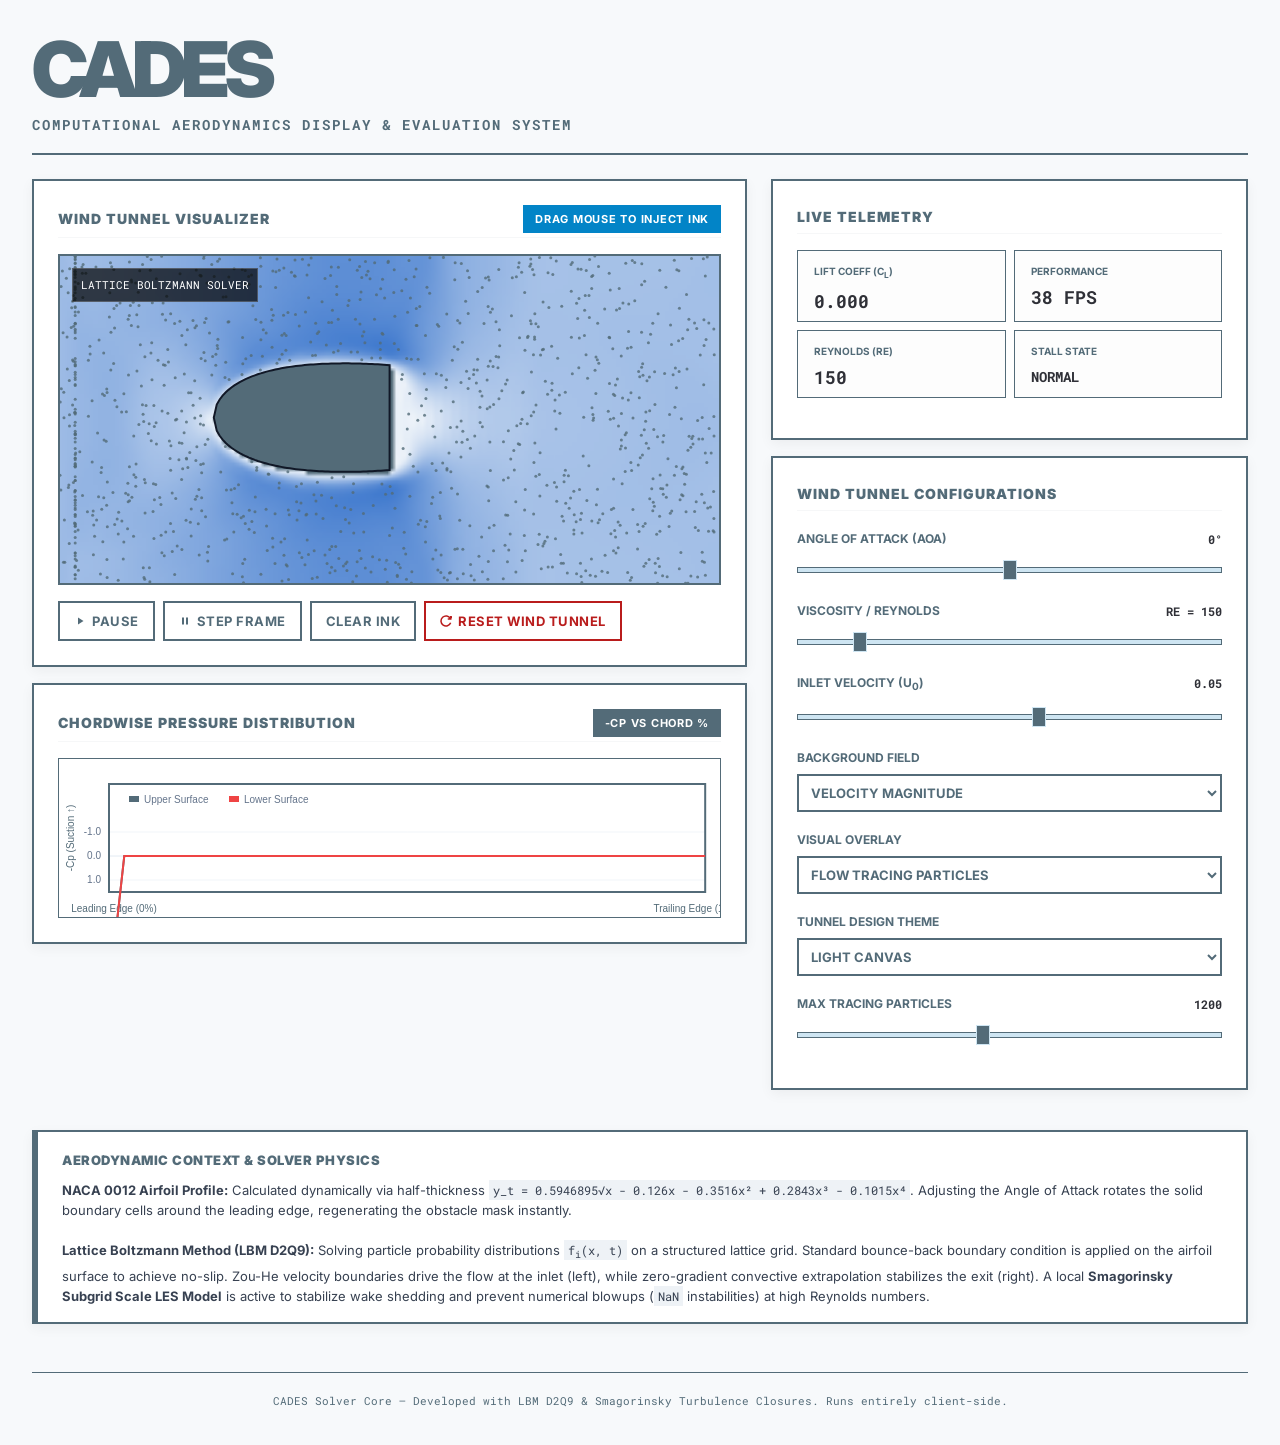
==== commit 4b645328: "refactor: Apply rebranding and remove unused files" ====
--- a/index.html
+++ b/index.html
@@ -3,7 +3,7 @@
 <head>
   <meta charset="UTF-8">
   <meta name="viewport" content="width=device-width, initial-scale=1.0">
-  <title>AeroDyn 2D: NACA 0012 Interactive CFD Wind Tunnel</title>
+  <title>CADES — Computational Aerodynamics Display & Evaluation System</title>
   
   <!-- Typography and Icons -->
   <link rel="preconnect" href="https://fonts.googleapis.com">
@@ -580,8 +580,8 @@
 
   <!-- Header -->
   <div class="title-container">
-    <h1 class="main-heading">NACA 0012</h1>
-    <div class="sub-heading">Real-Time Interactive 2D CFD Wind Tunnel</div>
+    <h1 class="main-heading">CADES</h1>
+    <div class="sub-heading">Computational Aerodynamics Display &amp; Evaluation System</div>
   </div>
 
   <!-- Dashboard -->
@@ -751,7 +751,7 @@
   </div>
 
   <footer>
-    AeroDyn 2D Solver Core — Developed with LBM D2Q9 & Smagorinsky Turbulence Closures. Runs entirely client-side.
+    CADES Solver Core — Developed with LBM D2Q9 & Smagorinsky Turbulence Closures. Runs entirely client-side.
   </footer>
 
   <!-- ============================================================
